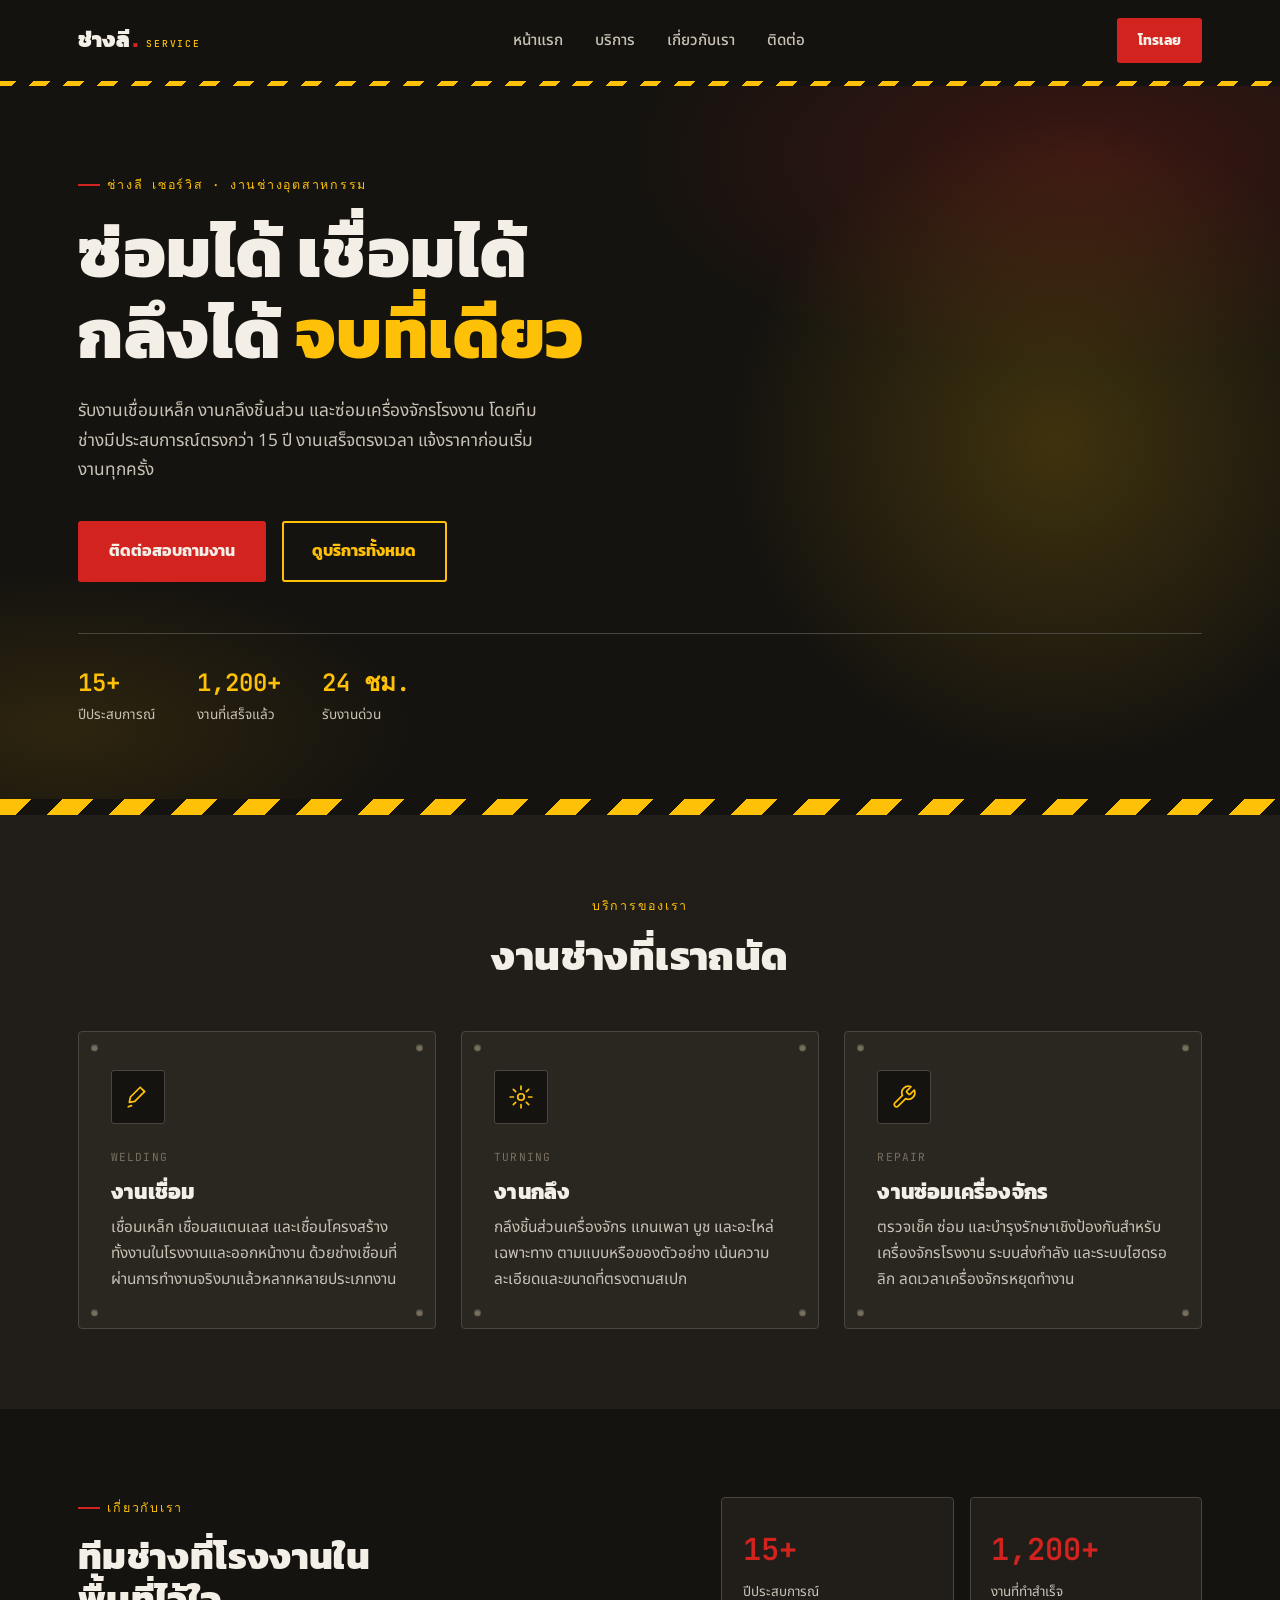
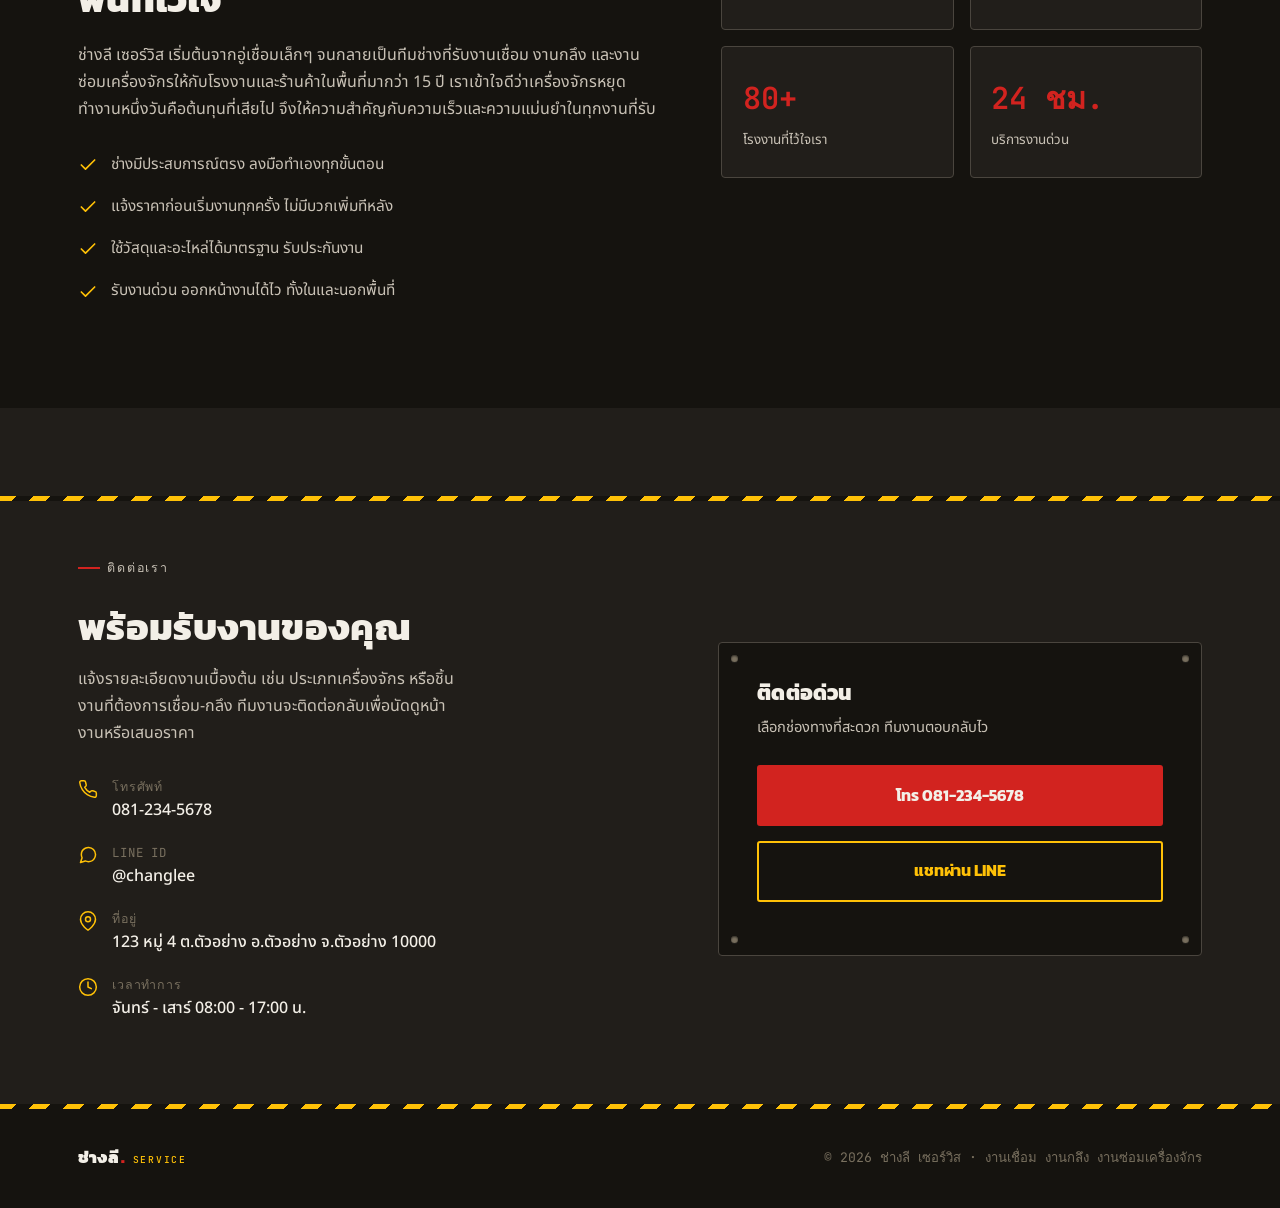
==== index.html @ 19589df7 "Add company website (index.html)" ====
<!DOCTYPE html>
<html lang="th">
<head>
<meta charset="UTF-8">
<meta name="viewport" content="width=device-width, initial-scale=1.0">
<title>ช่างลี เซอร์วิส | งานเชื่อม งานกลึง งานซ่อมเครื่องจักร</title>
<link rel="preconnect" href="https://fonts.googleapis.com">
<link rel="preconnect" href="https://fonts.gstatic.com" crossorigin>
<link href="https://fonts.googleapis.com/css2?family=Kanit:wght@400;600;700;800;900&family=Noto+Sans+Thai:wght@400;500;600;700&family=JetBrains+Mono:wght@400;500;600&display=swap" rel="stylesheet">
<style>
  :root{
    --black:#15130F;
    --charcoal:#211E1A;
    --charcoal-2:#2A2620;
    --steel:#4A453E;
    --steel-light:#79705F;
    --red:#D2231F;
    --red-dark:#9E1A17;
    --yellow:#FFC107;
    --yellow-dark:#E0A800;
    --cream:#F3EFE7;
    --cream-dim:#C9C2B6;
    --mono:'JetBrains Mono', monospace;
    --display:'Kanit', sans-serif;
    --body:'Noto Sans Thai','Kanit', sans-serif;
  }

  *{margin:0;padding:0;box-sizing:border-box;}
  html{scroll-behavior:smooth;}
  body{
    background:var(--black);
    color:var(--cream);
    font-family:var(--body);
    line-height:1.7;
    overflow-x:hidden;
  }
  img,svg{display:block;}
  a{color:inherit;text-decoration:none;}
  ul{list-style:none;}
  section{position:relative;}
  .wrap{max-width:1180px;margin:0 auto;padding:0 28px;}

  h1,h2,h3{font-family:var(--display);font-weight:800;line-height:1.15;letter-spacing:.01em;}
  .eyebrow{
    font-family:var(--mono);
    font-size:.78rem;
    letter-spacing:.14em;
    text-transform:uppercase;
    color:var(--yellow);
    display:flex;
    align-items:center;
    gap:.6em;
    margin-bottom:1.1rem;
  }
  .eyebrow::before{content:"";width:22px;height:2px;background:var(--red);display:inline-block;}
  .eyebrow.center{justify-content:center;}
  .eyebrow.center::before{display:none;}

  /* ---------- Hazard stripe element (signature) ---------- */
  .hazard-bar{
    height:10px;
    background:repeating-linear-gradient(135deg,var(--yellow) 0 18px,var(--black) 18px 36px);
  }
  .hazard-bar.thin{height:5px;background:repeating-linear-gradient(135deg,var(--yellow) 0 12px,var(--black) 12px 24px);}
  .hazard-divider{
    height:16px;
    background:repeating-linear-gradient(135deg,var(--yellow) 0 22px,var(--black) 22px 44px);
  }

  /* ---------- Buttons ---------- */
  .btn{
    display:inline-flex;align-items:center;justify-content:center;
    padding:.95rem 1.8rem;
    font-family:var(--display);font-weight:700;font-size:.98rem;
    border-radius:3px;
    border:2px solid transparent;
    transition:transform .15s ease, background .2s ease, border-color .2s ease, color .2s ease;
    white-space:nowrap;
  }
  .btn-primary{background:var(--red);color:var(--cream);}
  .btn-primary:hover{background:var(--red-dark);transform:translateY(-2px);}
  .btn-outline{border-color:var(--yellow);color:var(--yellow);}
  .btn-outline:hover{background:var(--yellow);color:var(--black);transform:translateY(-2px);}

  /* ---------- Header ---------- */
  .site-header{position:sticky;top:0;z-index:50;background:rgba(21,19,15,.92);backdrop-filter:blur(6px);}
  .header-inner{
    max-width:1180px;margin:0 auto;padding:18px 28px;
    display:flex;align-items:center;justify-content:space-between;gap:1.5rem;
  }
  .logo{font-family:var(--display);font-weight:900;font-size:1.35rem;letter-spacing:.01em;display:flex;align-items:baseline;gap:.15em;}
  .logo .dot{color:var(--red);}
  .logo .sub{font-family:var(--mono);font-weight:500;font-size:.6rem;color:var(--yellow);letter-spacing:.18em;text-transform:uppercase;margin-left:.5em;}
  .nav{display:flex;gap:2rem;font-size:.95rem;font-weight:500;}
  .nav a{position:relative;padding:.3rem 0;color:var(--cream-dim);transition:color .2s ease;}
  .nav a:hover{color:var(--yellow);}
  .nav-cta{
    font-family:var(--display);font-weight:700;font-size:.9rem;
    background:var(--red);color:var(--cream);padding:.65rem 1.3rem;border-radius:3px;
    transition:background .2s ease;
  }
  .nav-cta:hover{background:var(--red-dark);}
  .nav-toggle{display:none;background:none;border:1px solid var(--steel);color:var(--cream);font-size:1.3rem;width:42px;height:42px;border-radius:3px;cursor:pointer;}

  /* ---------- Hero ---------- */
  .hero{
    padding:5.5rem 0 4.5rem;
    background:
      radial-gradient(ellipse 60% 50% at 85% 10%, rgba(210,35,31,.20), transparent 60%),
      radial-gradient(ellipse 50% 40% at 5% 90%, rgba(255,193,7,.10), transparent 55%),
      var(--black);
    overflow:hidden;
  }
  .hero-glow{
    position:absolute;top:0;right:-10%;width:55%;height:100%;
    background:radial-gradient(circle, rgba(255,193,7,.18) 0%, transparent 65%);
    animation:pulse-glow 7s ease-in-out infinite alternate;
    pointer-events:none;
  }
  @keyframes pulse-glow{from{opacity:.5;transform:scale(1);}to{opacity:1;transform:scale(1.12);}}
  @media (prefers-reduced-motion:reduce){.hero-glow{animation:none;}}

  .hero-inner{position:relative;max-width:1180px;margin:0 auto;padding:0 28px;}
  .hero h1{
    font-size:clamp(2.6rem,6vw,4.4rem);
    color:var(--cream);
    margin-bottom:1.4rem;
    max-width:14ch;
  }
  .hero h1 .accent{color:var(--yellow);}
  .hero h1 .accent2{color:var(--red);}
  .hero-sub{
    font-size:1.08rem;color:var(--cream-dim);max-width:46ch;margin-bottom:2.2rem;
  }
  .hero-actions{display:flex;gap:1rem;flex-wrap:wrap;margin-bottom:3.2rem;}

  .hero-stats{display:flex;gap:2.6rem;flex-wrap:wrap;border-top:1px solid var(--steel);padding-top:1.8rem;}
  .stat-num{font-family:var(--mono);font-weight:600;font-size:1.5rem;color:var(--yellow);}
  .stat-label{font-size:.85rem;color:var(--cream-dim);}

  /* ---------- Section headers ---------- */
  .section-head{text-align:center;max-width:640px;margin:0 auto 3.2rem;}
  .section-head h2{font-size:clamp(1.8rem,3.4vw,2.5rem);color:var(--cream);}

  /* ---------- Services ---------- */
  .services{padding:5rem 0;background:var(--charcoal);}
  .cards-grid{display:grid;grid-template-columns:repeat(3,1fr);gap:1.6rem;}
  .plate-card{
    position:relative;background:var(--charcoal-2);border:1px solid var(--steel);
    border-radius:4px;padding:2.4rem 2rem 2.2rem;
    transition:transform .25s ease, border-color .25s ease;
  }
  .plate-card:hover{transform:translateY(-6px);border-color:var(--yellow);}
  .rivet{position:absolute;width:7px;height:7px;border-radius:50%;background:var(--steel-light);
    box-shadow:inset 0 1px 2px rgba(0,0,0,.6), 0 1px 0 rgba(255,255,255,.06);}
  .rivet-tl{top:12px;left:12px;}
  .rivet-tr{top:12px;right:12px;}
  .rivet-bl{bottom:12px;left:12px;}
  .rivet-br{bottom:12px;right:12px;}
  .plate-icon{
    width:54px;height:54px;border-radius:3px;background:var(--black);
    display:flex;align-items:center;justify-content:center;color:var(--yellow);
    margin-bottom:1.5rem;border:1px solid var(--steel);
  }
  .plate-card:hover .plate-icon{color:var(--red);}
  .plate-card h3{font-size:1.3rem;color:var(--cream);margin-bottom:.7rem;}
  .plate-card p{color:var(--cream-dim);font-size:.96rem;}
  .plate-tag{
    font-family:var(--mono);font-size:.7rem;letter-spacing:.1em;color:var(--steel-light);
    text-transform:uppercase;margin-bottom:.8rem;display:block;
  }

  /* ---------- About ---------- */
  .about{padding:5.5rem 0;background:var(--black);}
  .about-grid{display:grid;grid-template-columns:1.1fr .9fr;gap:3.5rem;align-items:start;}
  .about h2{font-size:clamp(1.8rem,3.2vw,2.3rem);color:var(--cream);margin-bottom:1.3rem;max-width:14ch;}
  .about-text p.lead{color:var(--cream-dim);margin-bottom:1.8rem;}
  .why-list li{display:flex;gap:.8rem;align-items:flex-start;margin-bottom:1rem;color:var(--cream-dim);font-size:.96rem;}
  .why-list svg{flex:none;color:var(--yellow);margin-top:.2rem;}

  .stat-plates{display:grid;grid-template-columns:1fr 1fr;gap:1rem;}
  .stat-plate{
    position:relative;background:var(--charcoal);border:1px solid var(--steel);border-radius:4px;
    padding:1.6rem 1.3rem;
  }
  .stat-plate .num{font-family:var(--mono);font-weight:600;font-size:1.9rem;color:var(--red);}
  .stat-plate .lbl{font-size:.84rem;color:var(--cream-dim);margin-top:.3rem;}

  /* ---------- Contact ---------- */
  .contact{background:var(--charcoal);padding:5.5rem 0 4rem;}
  .contact-grid{display:grid;grid-template-columns:1.1fr .9fr;gap:3rem;align-items:center;}
  .contact h2{font-size:clamp(1.8rem,3.2vw,2.3rem);color:var(--cream);margin-bottom:1rem;max-width:16ch;}
  .contact-info > p{color:var(--cream-dim);margin-bottom:1.8rem;max-width:42ch;}
  .contact-list li{display:flex;align-items:flex-start;gap:.9rem;margin-bottom:1.1rem;}
  .contact-list svg{flex:none;color:var(--yellow);margin-top:.15rem;}
  .contact-list .ctitle{font-size:.78rem;color:var(--steel-light);font-family:var(--mono);letter-spacing:.06em;text-transform:uppercase;}
  .contact-list .cval{color:var(--cream);font-weight:500;}

  .contact-card{
    background:var(--black);border:1px solid var(--steel);border-radius:4px;padding:2.4rem;
    position:relative;
  }
  .contact-card h3{color:var(--cream);font-size:1.3rem;margin-bottom:.6rem;}
  .contact-card p{color:var(--cream-dim);font-size:.92rem;margin-bottom:1.6rem;}
  .contact-card .btn{width:100%;margin-bottom:.9rem;}

  /* ---------- Footer ---------- */
  footer{background:var(--black);}
  .footer-inner{
    max-width:1180px;margin:0 auto;padding:2.2rem 28px;
    display:flex;align-items:center;justify-content:space-between;flex-wrap:wrap;gap:1rem;
  }
  .footer-inner .logo{font-size:1.05rem;}
  .footer-note{font-size:.82rem;color:var(--steel-light);font-family:var(--mono);}

  /* ---------- Reveal animation ---------- */
  .reveal{opacity:0;transform:translateY(18px);transition:opacity .6s ease, transform .6s ease;}
  .reveal.in-view{opacity:1;transform:translateY(0);}
  @media (prefers-reduced-motion:reduce){.reveal{opacity:1;transform:none;transition:none;}}

  /* ---------- Responsive ---------- */
  @media (max-width:860px){
    .nav{position:fixed;top:74px;left:0;right:0;background:var(--charcoal);
      flex-direction:column;padding:1.5rem 28px;gap:1.2rem;border-top:1px solid var(--steel);
      transform:translateY(-150%);transition:transform .25s ease;}
    .nav.open{transform:translateY(0);}
    .nav-toggle{display:block;}
    .nav-cta{display:none;}
    .about-grid,.contact-grid{grid-template-columns:1fr;}
    .cards-grid{grid-template-columns:1fr;}
    .stat-plates{grid-template-columns:1fr 1fr;}
  }
</style>
</head>
<body>

<header class="site-header">
  <div class="header-inner">
    <a href="#home" class="logo">ช่างลี<span class="dot">.</span><span class="sub">Service</span></a>
    <nav class="nav" id="nav">
      <a href="#home">หน้าแรก</a>
      <a href="#services">บริการ</a>
      <a href="#about">เกี่ยวกับเรา</a>
      <a href="#contact">ติดต่อ</a>
    </nav>
    <a href="tel:0812345678" class="nav-cta">โทรเลย</a>
    <button class="nav-toggle" id="navToggle" aria-label="เปิดเมนู">☰</button>
  </div>
  <div class="hazard-bar thin"></div>
</header>

<section class="hero" id="home">
  <div class="hero-glow"></div>
  <div class="hero-inner">
    <p class="eyebrow">ช่างลี เซอร์วิส · งานช่างอุตสาหกรรม</p>
    <h1>ซ่อมได้ เชื่อมได้<br>กลึงได้ <span class="accent">จบที่เดียว</span></h1>
    <p class="hero-sub">รับงานเชื่อมเหล็ก งานกลึงชิ้นส่วน และซ่อมเครื่องจักรโรงงาน โดยทีมช่างมีประสบการณ์ตรงกว่า 15 ปี งานเสร็จตรงเวลา แจ้งราคาก่อนเริ่มงานทุกครั้ง</p>
    <div class="hero-actions">
      <a href="#contact" class="btn btn-primary">ติดต่อสอบถามงาน</a>
      <a href="#services" class="btn btn-outline">ดูบริการทั้งหมด</a>
    </div>
    <div class="hero-stats">
      <div><div class="stat-num">15+</div><div class="stat-label">ปีประสบการณ์</div></div>
      <div><div class="stat-num">1,200+</div><div class="stat-label">งานที่เสร็จแล้ว</div></div>
      <div><div class="stat-num">24 ชม.</div><div class="stat-label">รับงานด่วน</div></div>
    </div>
  </div>
</section>

<div class="hazard-divider"></div>

<section class="services" id="services">
  <div class="wrap">
    <div class="section-head reveal">
      <p class="eyebrow center">บริการของเรา</p>
      <h2>งานช่างที่เราถนัด</h2>
    </div>
    <div class="cards-grid">

      <div class="plate-card reveal">
        <span class="rivet rivet-tl"></span><span class="rivet rivet-tr"></span>
        <span class="rivet rivet-bl"></span><span class="rivet rivet-br"></span>
        <div class="plate-icon">
          <svg width="26" height="26" viewBox="0 0 24 24" fill="none" stroke="currentColor" stroke-width="1.6" stroke-linecap="round" stroke-linejoin="round">
            <path d="M14 3l4 4-9 9-5 1 1-5 9-9z"/><path d="M17 6l1 1"/><path d="M3 21l3-1"/>
          </svg>
        </div>
        <span class="plate-tag">Welding</span>
        <h3>งานเชื่อม</h3>
        <p>เชื่อมเหล็ก เชื่อมสแตนเลส และเชื่อมโครงสร้าง ทั้งงานในโรงงานและออกหน้างาน ด้วยช่างเชื่อมที่ผ่านการทำงานจริงมาแล้วหลากหลายประเภทงาน</p>
      </div>

      <div class="plate-card reveal">
        <span class="rivet rivet-tl"></span><span class="rivet rivet-tr"></span>
        <span class="rivet rivet-bl"></span><span class="rivet rivet-br"></span>
        <div class="plate-icon">
          <svg width="26" height="26" viewBox="0 0 24 24" fill="none" stroke="currentColor" stroke-width="1.6" stroke-linecap="round" stroke-linejoin="round">
            <circle cx="12" cy="12" r="3"/><path d="M12 2v3M12 19v3M22 12h-3M5 12H2M19.07 4.93l-2.12 2.12M7.05 16.95l-2.12 2.12M19.07 19.07l-2.12-2.12M7.05 7.05L4.93 4.93"/>
          </svg>
        </div>
        <span class="plate-tag">Turning</span>
        <h3>งานกลึง</h3>
        <p>กลึงชิ้นส่วนเครื่องจักร แกนเพลา บูช และอะไหล่เฉพาะทาง ตามแบบหรือของตัวอย่าง เน้นความละเอียดและขนาดที่ตรงตามสเปก</p>
      </div>

      <div class="plate-card reveal">
        <span class="rivet rivet-tl"></span><span class="rivet rivet-tr"></span>
        <span class="rivet rivet-bl"></span><span class="rivet rivet-br"></span>
        <div class="plate-icon">
          <svg width="26" height="26" viewBox="0 0 24 24" fill="none" stroke="currentColor" stroke-width="1.6" stroke-linecap="round" stroke-linejoin="round">
            <path d="M14.7 6.3a1 1 0 000 1.4l1.6 1.6a1 1 0 001.4 0l3.77-3.77a6 6 0 01-7.94 7.94l-6.91 6.91a2.12 2.12 0 01-3-3l6.91-6.91a6 6 0 017.94-7.94l-3.76 3.76z"/>
          </svg>
        </div>
        <span class="plate-tag">Repair</span>
        <h3>งานซ่อมเครื่องจักร</h3>
        <p>ตรวจเช็ค ซ่อม และบำรุงรักษาเชิงป้องกันสำหรับเครื่องจักรโรงงาน ระบบส่งกำลัง และระบบไฮดรอลิก ลดเวลาเครื่องจักรหยุดทำงาน</p>
      </div>

    </div>
  </div>
</section>

<section class="about" id="about">
  <div class="wrap about-grid">
    <div class="about-text reveal">
      <p class="eyebrow">เกี่ยวกับเรา</p>
      <h2>ทีมช่างที่โรงงานในพื้นที่ไว้ใจ</h2>
      <p class="lead">ช่างลี เซอร์วิส เริ่มต้นจากอู่เชื่อมเล็กๆ จนกลายเป็นทีมช่างที่รับงานเชื่อม งานกลึง และงานซ่อมเครื่องจักรให้กับโรงงานและร้านค้าในพื้นที่มากว่า 15 ปี เราเข้าใจดีว่าเครื่องจักรหยุดทำงานหนึ่งวันคือต้นทุนที่เสียไป จึงให้ความสำคัญกับความเร็วและความแม่นยำในทุกงานที่รับ</p>
      <ul class="why-list">
        <li><svg width="20" height="20" viewBox="0 0 24 24" fill="none" stroke="currentColor" stroke-width="2" stroke-linecap="round" stroke-linejoin="round"><polyline points="20 6 9 17 4 12"/></svg>ช่างมีประสบการณ์ตรง ลงมือทำเองทุกขั้นตอน</li>
        <li><svg width="20" height="20" viewBox="0 0 24 24" fill="none" stroke="currentColor" stroke-width="2" stroke-linecap="round" stroke-linejoin="round"><polyline points="20 6 9 17 4 12"/></svg>แจ้งราคาก่อนเริ่มงานทุกครั้ง ไม่มีบวกเพิ่มทีหลัง</li>
        <li><svg width="20" height="20" viewBox="0 0 24 24" fill="none" stroke="currentColor" stroke-width="2" stroke-linecap="round" stroke-linejoin="round"><polyline points="20 6 9 17 4 12"/></svg>ใช้วัสดุและอะไหล่ได้มาตรฐาน รับประกันงาน</li>
        <li><svg width="20" height="20" viewBox="0 0 24 24" fill="none" stroke="currentColor" stroke-width="2" stroke-linecap="round" stroke-linejoin="round"><polyline points="20 6 9 17 4 12"/></svg>รับงานด่วน ออกหน้างานได้ไว ทั้งในและนอกพื้นที่</li>
      </ul>
    </div>
    <div class="stat-plates reveal">
      <div class="stat-plate"><div class="num">15+</div><div class="lbl">ปีประสบการณ์</div></div>
      <div class="stat-plate"><div class="num">1,200+</div><div class="lbl">งานที่ทำสำเร็จ</div></div>
      <div class="stat-plate"><div class="num">80+</div><div class="lbl">โรงงานที่ไว้ใจเรา</div></div>
      <div class="stat-plate"><div class="num">24 ชม.</div><div class="lbl">บริการงานด่วน</div></div>
    </div>
  </div>
</section>

<section class="contact" id="contact">
  <div class="hazard-bar thin"></div>
  <div class="wrap contact-grid" style="margin-top:3.5rem;">
    <div class="contact-info reveal">
      <p class="eyebrow">ติดต่อเรา</p>
      <h2>พร้อมรับงานของคุณ</h2>
      <p>แจ้งรายละเอียดงานเบื้องต้น เช่น ประเภทเครื่องจักร หรือชิ้นงานที่ต้องการเชื่อม-กลึง ทีมงานจะติดต่อกลับเพื่อนัดดูหน้างานหรือเสนอราคา</p>
      <ul class="contact-list">
        <li>
          <svg width="20" height="20" viewBox="0 0 24 24" fill="none" stroke="currentColor" stroke-width="1.8" stroke-linecap="round" stroke-linejoin="round"><path d="M22 16.92v3a2 2 0 01-2.18 2 19.79 19.79 0 01-8.63-3.07 19.5 19.5 0 01-6-6 19.79 19.79 0 01-3.07-8.67A2 2 0 014.11 2h3a2 2 0 012 1.72c.13.96.36 1.9.68 2.81a2 2 0 01-.45 2.11L8.09 9.91a16 16 0 006 6l1.27-1.27a2 2 0 012.11-.45c.91.32 1.85.55 2.81.68A2 2 0 0122 16.92z"/></svg>
          <div><div class="ctitle">โทรศัพท์</div><div class="cval">081-234-5678</div></div>
        </li>
        <li>
          <svg width="20" height="20" viewBox="0 0 24 24" fill="none" stroke="currentColor" stroke-width="1.8" stroke-linecap="round" stroke-linejoin="round"><path d="M21 11.5a8.38 8.38 0 01-.9 3.8 8.5 8.5 0 01-7.6 4.7 8.38 8.38 0 01-3.8-.9L3 21l1.9-5.7a8.38 8.38 0 01-.9-3.8 8.5 8.5 0 014.7-7.6 8.38 8.38 0 013.8-.9h.5a8.48 8.48 0 018 8v.5z"/></svg>
          <div><div class="ctitle">LINE ID</div><div class="cval">@changlee</div></div>
        </li>
        <li>
          <svg width="20" height="20" viewBox="0 0 24 24" fill="none" stroke="currentColor" stroke-width="1.8" stroke-linecap="round" stroke-linejoin="round"><path d="M21 10c0 7-9 13-9 13s-9-6-9-13a9 9 0 0118 0z"/><circle cx="12" cy="10" r="3"/></svg>
          <div><div class="ctitle">ที่อยู่</div><div class="cval">123 หมู่ 4 ต.ตัวอย่าง อ.ตัวอย่าง จ.ตัวอย่าง 10000</div></div>
        </li>
        <li>
          <svg width="20" height="20" viewBox="0 0 24 24" fill="none" stroke="currentColor" stroke-width="1.8" stroke-linecap="round" stroke-linejoin="round"><circle cx="12" cy="12" r="10"/><polyline points="12 6 12 12 16 14"/></svg>
          <div><div class="ctitle">เวลาทำการ</div><div class="cval">จันทร์ - เสาร์ 08:00 - 17:00 น.</div></div>
        </li>
      </ul>
    </div>
    <div class="contact-card reveal">
      <span class="rivet rivet-tl"></span><span class="rivet rivet-tr"></span>
      <span class="rivet rivet-bl"></span><span class="rivet rivet-br"></span>
      <h3>ติดต่อด่วน</h3>
      <p>เลือกช่องทางที่สะดวก ทีมงานตอบกลับไว</p>
      <a href="tel:0812345678" class="btn btn-primary">โทร 081-234-5678</a>
      <a href="#" class="btn btn-outline">แชทผ่าน LINE</a>
    </div>
  </div>
</section>

<footer>
  <div class="hazard-bar thin"></div>
  <div class="footer-inner">
    <a href="#home" class="logo">ช่างลี<span class="dot">.</span><span class="sub">Service</span></a>
    <p class="footer-note">© 2026 ช่างลี เซอร์วิส · งานเชื่อม งานกลึง งานซ่อมเครื่องจักร</p>
  </div>
</footer>

<script>
  // Mobile nav toggle
  const navToggle = document.getElementById('navToggle');
  const nav = document.getElementById('nav');
  navToggle.addEventListener('click', () => {
    nav.classList.toggle('open');
  });
  nav.querySelectorAll('a').forEach(a => a.addEventListener('click', () => nav.classList.remove('open')));

  // Reveal on scroll
  const revealEls = document.querySelectorAll('.reveal');
  const io = new IntersectionObserver((entries) => {
    entries.forEach(entry => {
      if (entry.isIntersecting) {
        entry.target.classList.add('in-view');
        io.unobserve(entry.target);
      }
    });
  }, { threshold: 0.15 });
  revealEls.forEach(el => io.observe(el));
</script>

</body>
</html>
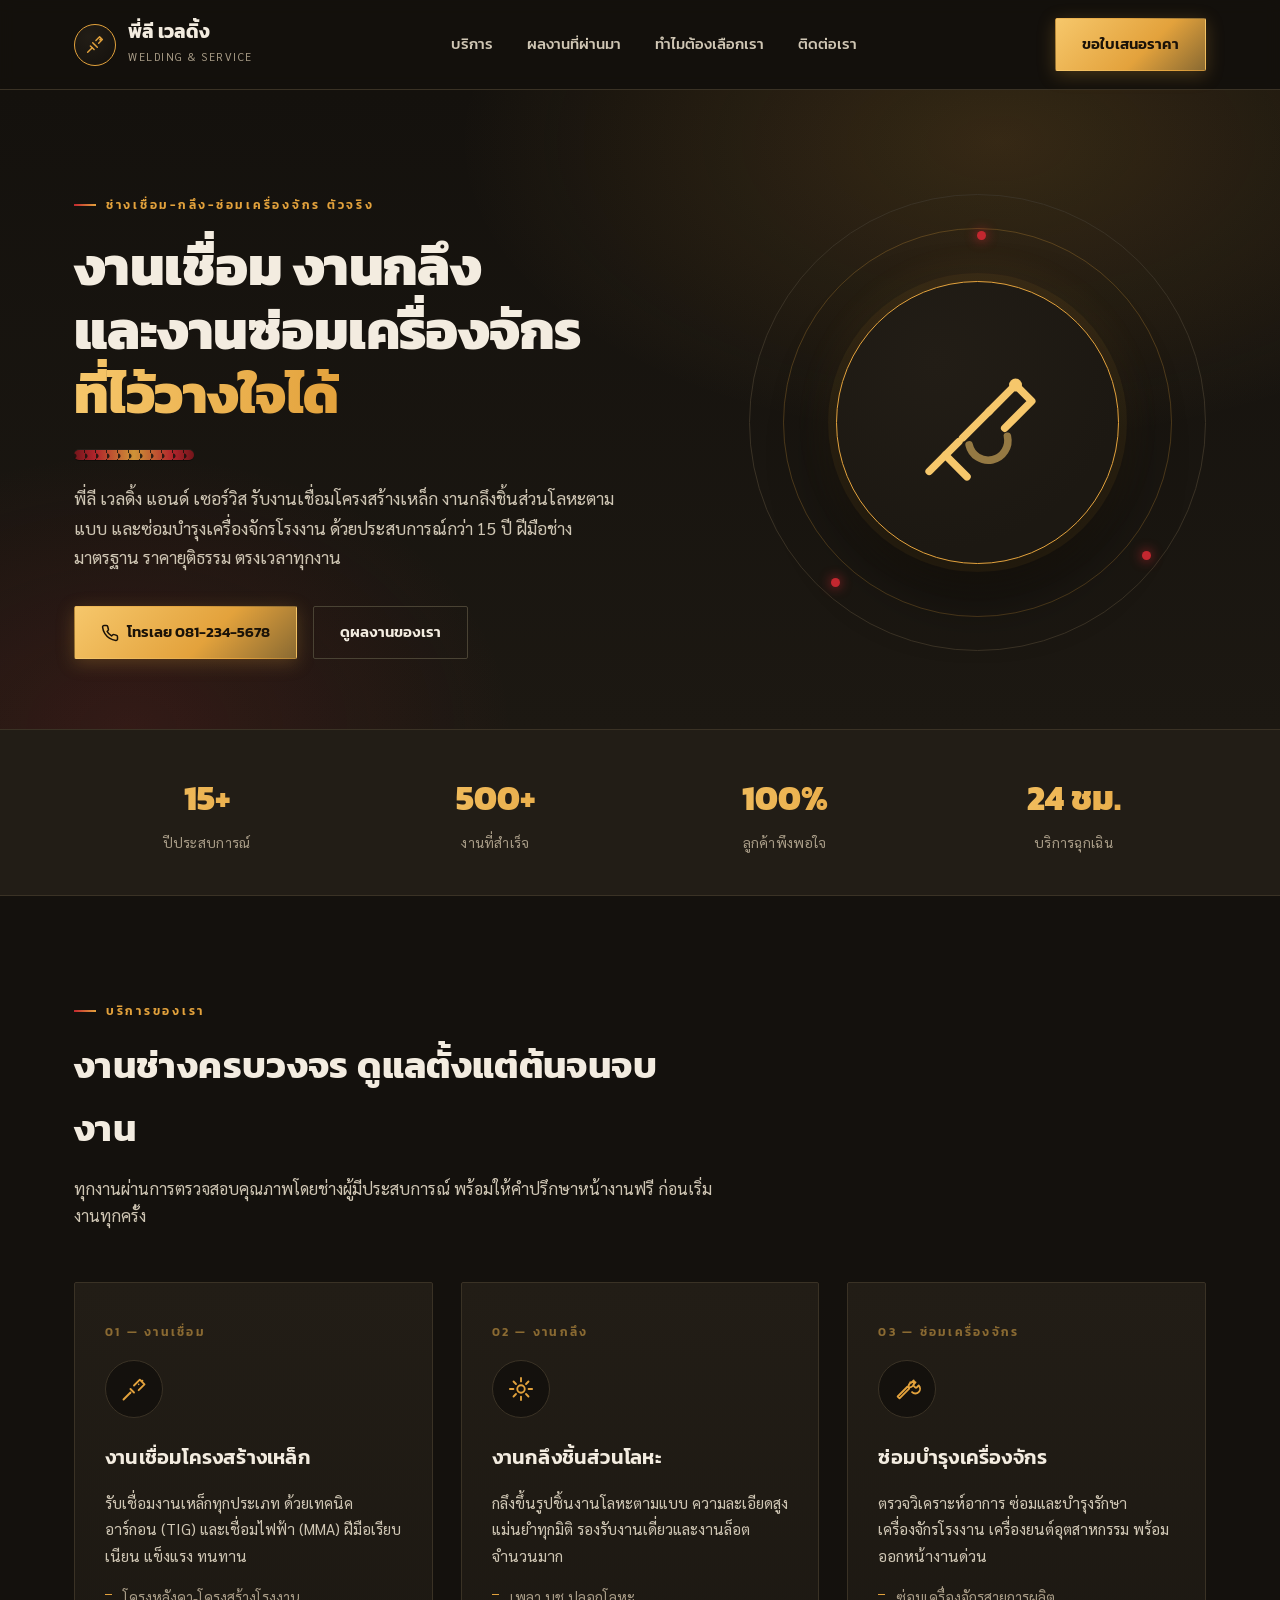
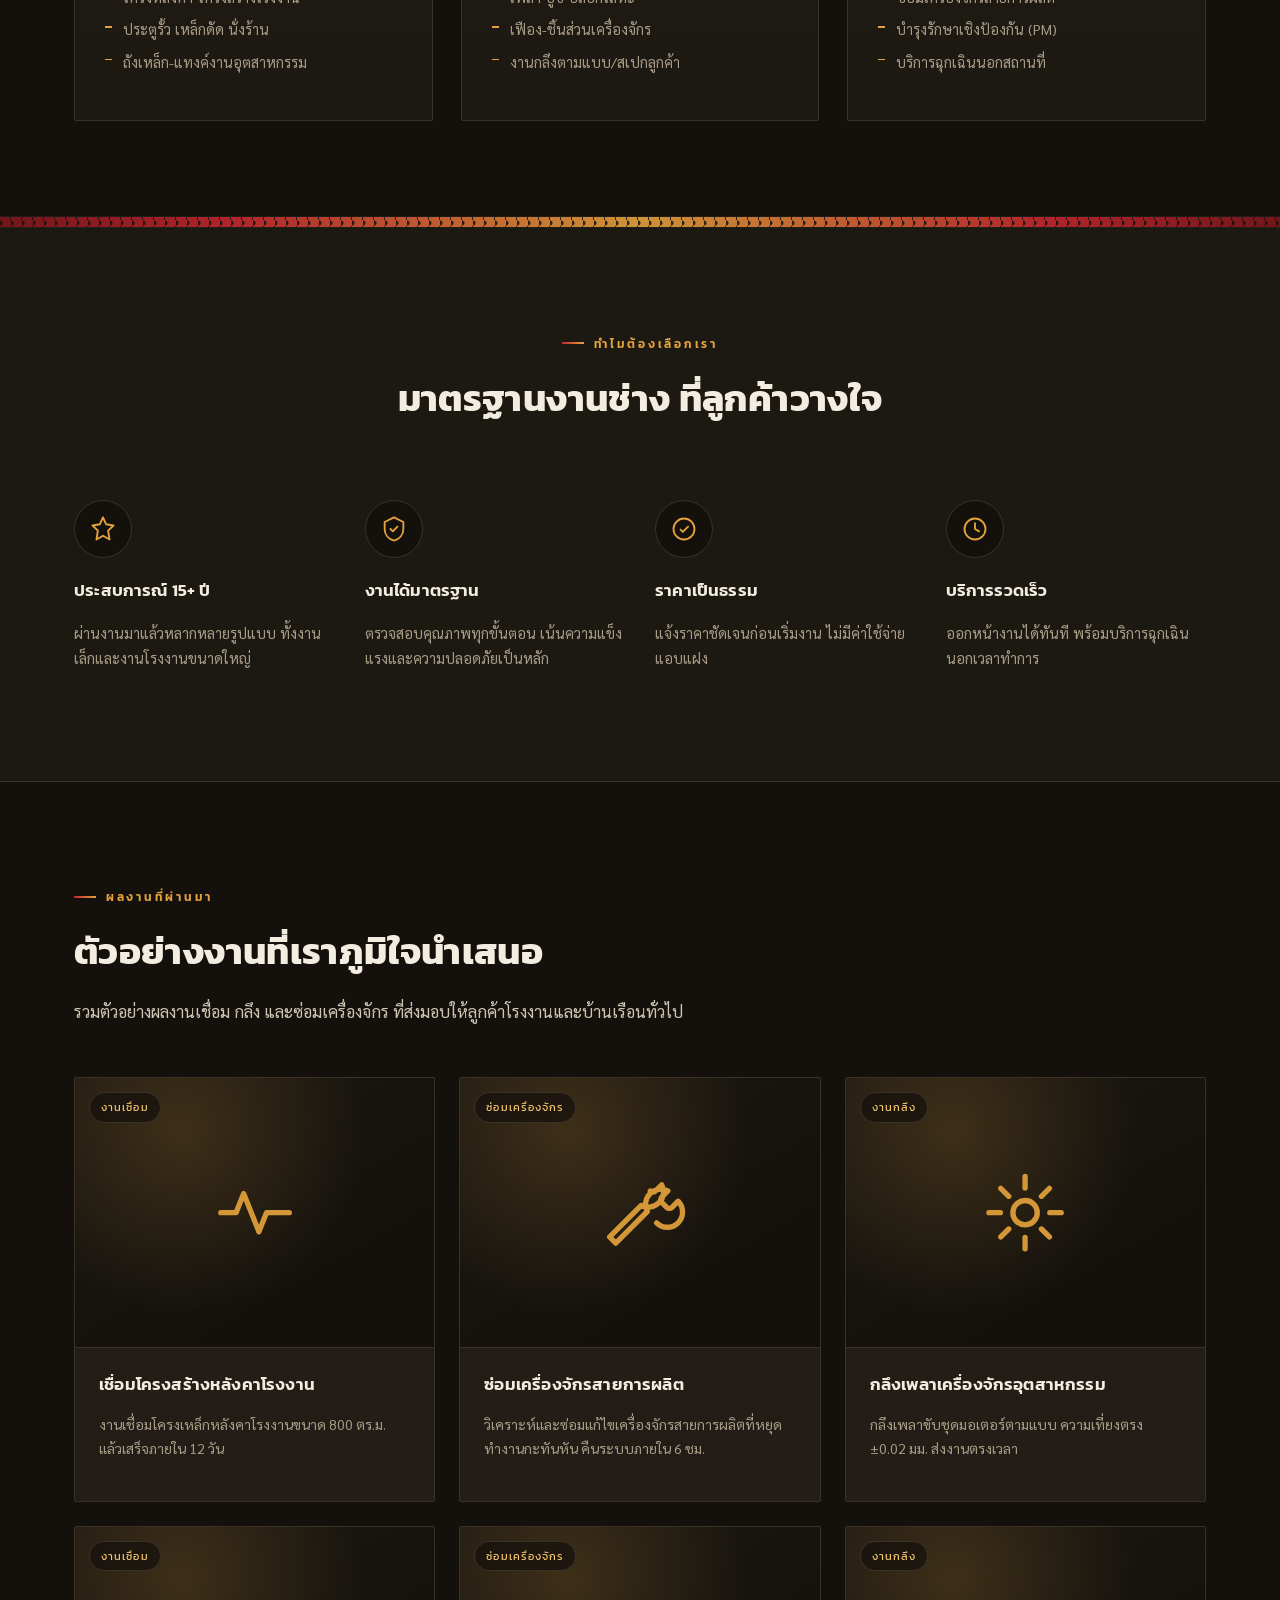
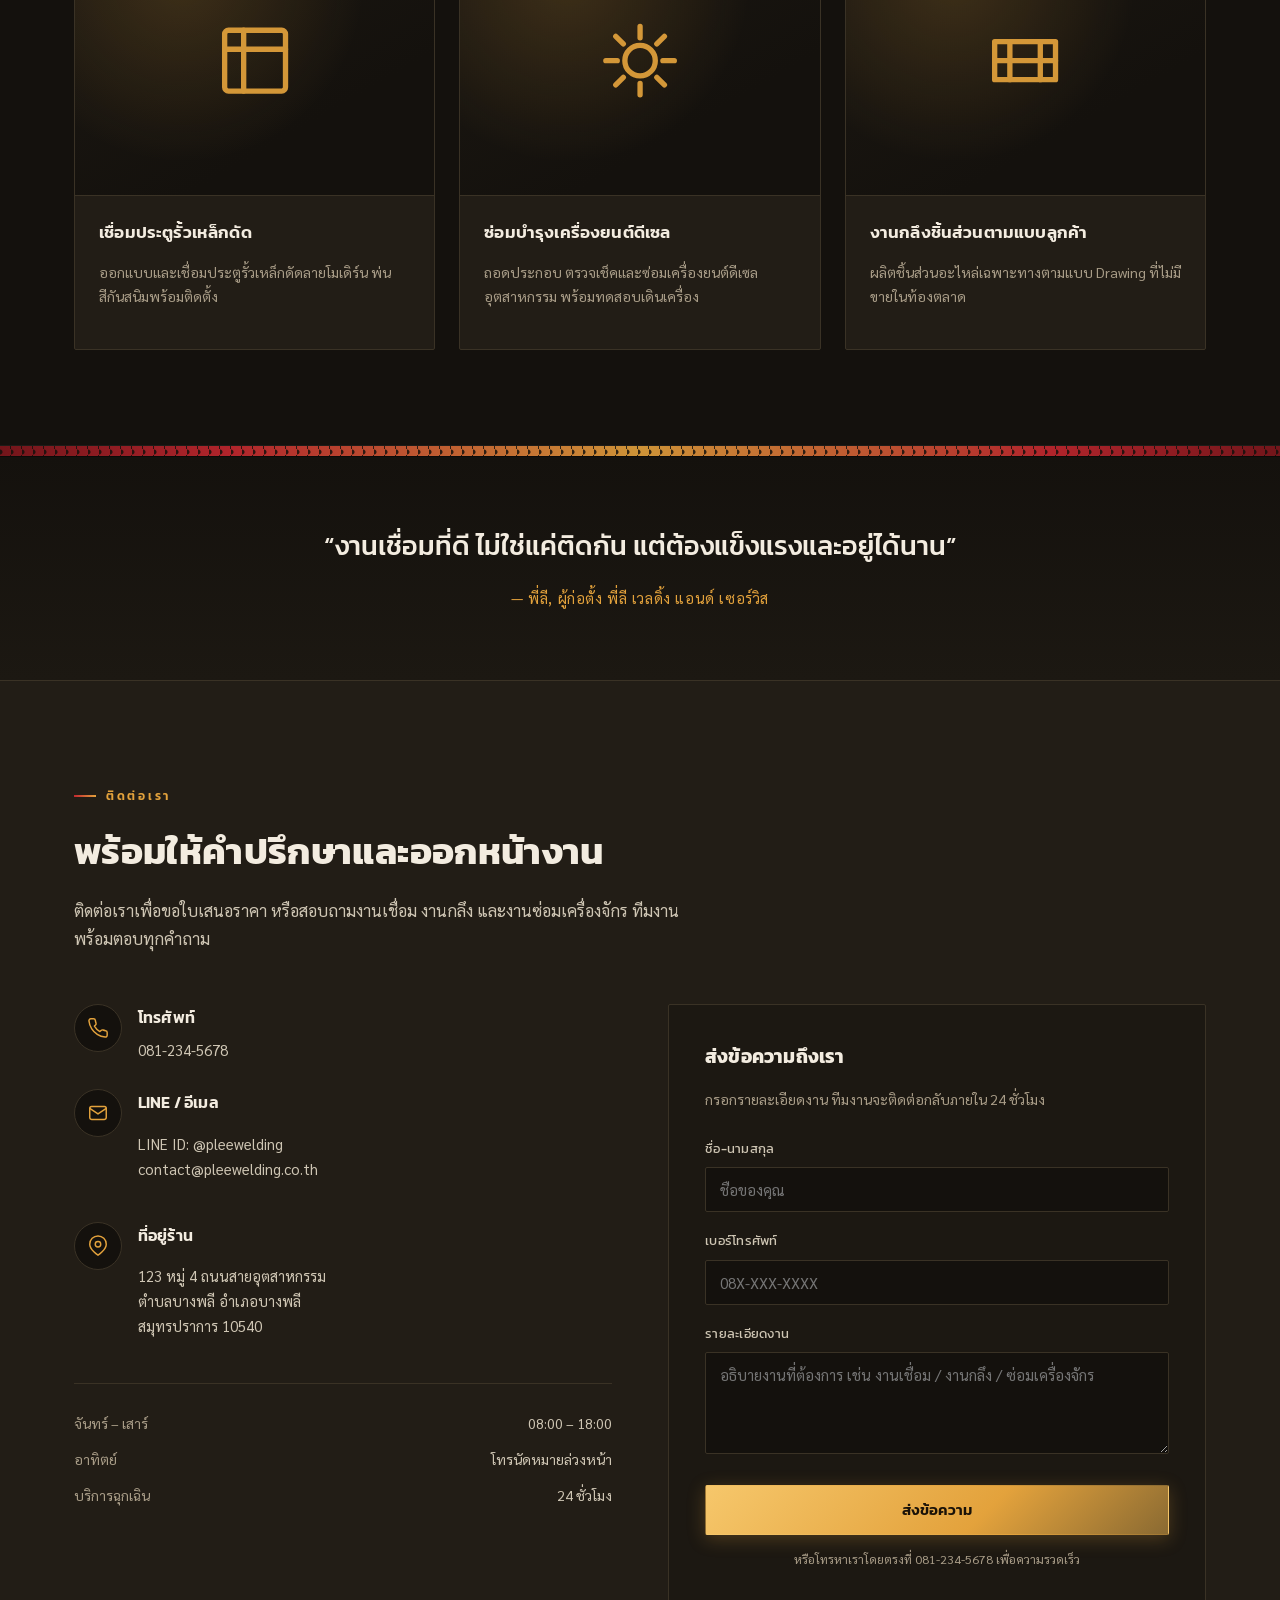
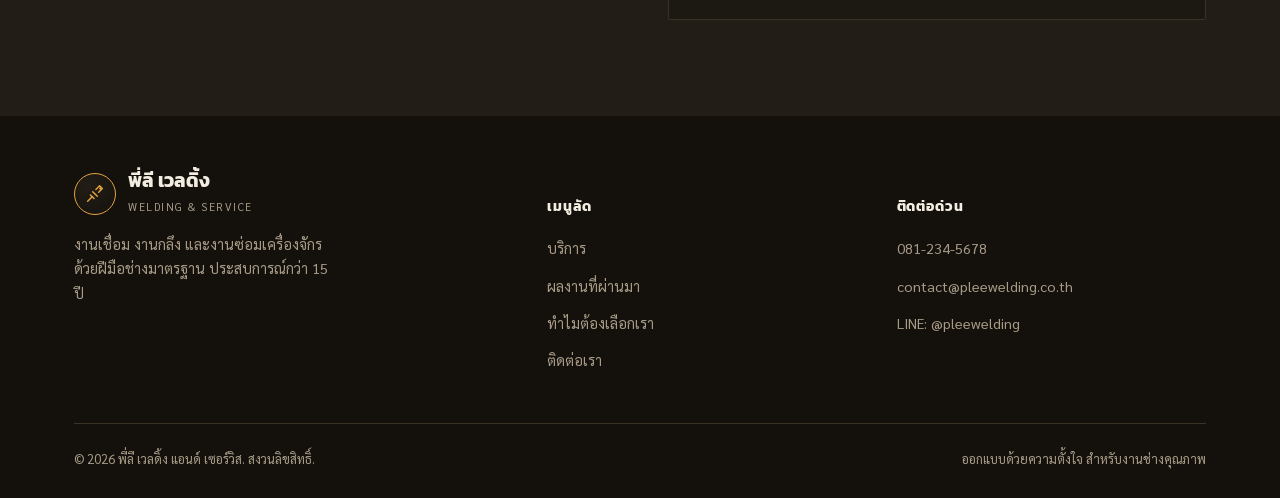
==== commit 92f3dc25: "ปรับเว็บไซต์ใหม่: ดีไซน์หรู เพิ่มเมนูผลงานที่ผ่านมา" ====
--- a/index.html
+++ b/index.html
@@ -3,410 +3,832 @@
 <head>
 <meta charset="UTF-8">
 <meta name="viewport" content="width=device-width, initial-scale=1.0">
-<title>ช่างลี เซอร์วิส | งานเชื่อม งานกลึง งานซ่อมเครื่องจักร</title>
+<title>พี่ลี เวลดิ้ง แอนด์ เซอร์วิส | งานเชื่อม งานกลึง งานซ่อมเครื่องจักร</title>
+<meta name="description" content="พี่ลี เวลดิ้ง แอนด์ เซอร์วิส รับงานเชื่อมโครงสร้างเหล็ก งานกลึงชิ้นส่วนโลหะ และซ่อมบำรุงเครื่องจักรโรงงาน ด้วยประสบการณ์กว่า 15 ปี">
 <link rel="preconnect" href="https://fonts.googleapis.com">
 <link rel="preconnect" href="https://fonts.gstatic.com" crossorigin>
-<link href="https://fonts.googleapis.com/css2?family=Kanit:wght@400;600;700;800;900&family=Noto+Sans+Thai:wght@400;500;600;700&family=JetBrains+Mono:wght@400;500;600&display=swap" rel="stylesheet">
+<link href="https://fonts.googleapis.com/css2?family=Kanit:ital,wght@0,300;0,400;0,500;0,600;0,700;0,800;0,900;1,600&family=Sarabun:wght@300;400;500;600;700&display=swap" rel="stylesheet">
 <style>
   :root{
-    --black:#15130F;
-    --charcoal:#211E1A;
-    --charcoal-2:#2A2620;
-    --steel:#4A453E;
-    --steel-light:#79705F;
-    --red:#D2231F;
-    --red-dark:#9E1A17;
-    --yellow:#FFC107;
-    --yellow-dark:#E0A800;
-    --cream:#F3EFE7;
-    --cream-dim:#C9C2B6;
-    --mono:'JetBrains Mono', monospace;
-    --display:'Kanit', sans-serif;
-    --body:'Noto Sans Thai','Kanit', sans-serif;
-  }
-
-  *{margin:0;padding:0;box-sizing:border-box;}
+    --ink:#14110d;
+    --ink-soft:#1c1812;
+    --panel:#221d16;
+    --panel-line:#3a3225;
+    --steel:#4a4334;
+    --gold:#e3a23c;
+    --gold-bright:#f6c76b;
+    --gold-dim:#8a6a32;
+    --ember:#c2272f;
+    --ember-deep:#7d161c;
+    --paper:#f3ece0;
+    --paper-dim:#cfc6b4;
+    --muted:#a89c87;
+    --radius:2px;
+    --maxw:1180px;
+  }
+  *{box-sizing:border-box;}
   html{scroll-behavior:smooth;}
+  @media (prefers-reduced-motion: reduce){
+    html{scroll-behavior:auto;}
+    *{animation-duration:.001ms !important; animation-iteration-count:1 !important; transition-duration:.001ms !important;}
+  }
   body{
-    background:var(--black);
-    color:var(--cream);
-    font-family:var(--body);
+    margin:0;
+    background:var(--ink);
+    color:var(--paper);
+    font-family:'Sarabun',sans-serif;
+    font-weight:400;
     line-height:1.7;
-    overflow-x:hidden;
-  }
-  img,svg{display:block;}
+    -webkit-font-smoothing:antialiased;
+  }
+  h1,h2,h3,h4,.display{
+    font-family:'Kanit',sans-serif;
+    color:var(--paper);
+    margin:0;
+    letter-spacing:.01em;
+  }
   a{color:inherit;text-decoration:none;}
-  ul{list-style:none;}
-  section{position:relative;}
-  .wrap{max-width:1180px;margin:0 auto;padding:0 28px;}
-
-  h1,h2,h3{font-family:var(--display);font-weight:800;line-height:1.15;letter-spacing:.01em;}
+  img,svg{display:block;max-width:100%;}
+  .container{max-width:var(--maxw);margin:0 auto;padding:0 24px;}
   .eyebrow{
-    font-family:var(--mono);
+    font-family:'Kanit',sans-serif;
     font-size:.78rem;
-    letter-spacing:.14em;
+    letter-spacing:.22em;
     text-transform:uppercase;
-    color:var(--yellow);
-    display:flex;
+    color:var(--gold);
+    font-weight:600;
+    display:inline-flex;
     align-items:center;
-    gap:.6em;
-    margin-bottom:1.1rem;
-  }
-  .eyebrow::before{content:"";width:22px;height:2px;background:var(--red);display:inline-block;}
-  .eyebrow.center{justify-content:center;}
-  .eyebrow.center::before{display:none;}
-
-  /* ---------- Hazard stripe element (signature) ---------- */
-  .hazard-bar{
+    gap:10px;
+  }
+  .eyebrow::before{
+    content:"";
+    width:22px;height:2px;
+    background:linear-gradient(90deg,var(--ember),var(--gold));
+    display:inline-block;
+  }
+  /* ---------- texture: diamond plate ---------- */
+  .plate-texture{
+    background-image:
+      radial-gradient(circle at 12px 12px, rgba(227,162,60,.10) 1.6px, transparent 1.8px);
+    background-size:24px 24px;
+  }
+  /* ---------- weld seam signature divider ---------- */
+  .weld-seam{
     height:10px;
-    background:repeating-linear-gradient(135deg,var(--yellow) 0 18px,var(--black) 18px 36px);
-  }
-  .hazard-bar.thin{height:5px;background:repeating-linear-gradient(135deg,var(--yellow) 0 12px,var(--black) 12px 24px);}
-  .hazard-divider{
-    height:16px;
-    background:repeating-linear-gradient(135deg,var(--yellow) 0 22px,var(--black) 22px 44px);
-  }
-
-  /* ---------- Buttons ---------- */
+    width:100%;
+    background:
+      repeating-radial-gradient(circle at 0 6px, rgba(20,17,13,.85) 0 2px, transparent 3px 11px),
+      linear-gradient(90deg, var(--ember-deep), var(--ember) 18%, var(--gold) 50%, var(--ember) 82%, var(--ember-deep));
+    background-size: 11px 11px, 100% 100%;
+    opacity:.9;
+    box-shadow:0 1px 0 rgba(0,0,0,.4), 0 -1px 0 rgba(255,255,255,.05);
+  }
+  /* ---------- nav ---------- */
+  header{
+    position:sticky;top:0;z-index:100;
+    background:rgba(20,17,13,.92);
+    backdrop-filter:blur(8px);
+    border-bottom:1px solid var(--panel-line);
+    transition:padding .25s ease;
+  }
+  .navwrap{
+    display:flex;align-items:center;justify-content:space-between;
+    padding:18px 24px;max-width:var(--maxw);margin:0 auto;
+  }
+  .brand{display:flex;align-items:center;gap:12px;}
+  .brand-badge{
+    width:42px;height:42px;border-radius:50%;
+    border:1.5px solid var(--gold);
+    display:flex;align-items:center;justify-content:center;
+    background:radial-gradient(circle at 35% 30%, var(--panel), var(--ink));
+    flex-shrink:0;
+  }
+  .brand-badge svg{width:22px;height:22px;color:var(--gold);}
+  .brand-name{font-family:'Kanit';font-weight:700;font-size:1.18rem;line-height:1.1;color:var(--paper);}
+  .brand-tag{font-size:.68rem;letter-spacing:.14em;color:var(--muted);text-transform:uppercase;}
+  nav.links{display:flex;gap:34px;align-items:center;}
+  nav.links a{
+    font-family:'Kanit';font-size:.92rem;font-weight:500;color:var(--paper-dim);
+    position:relative;padding:6px 0;transition:color .2s;
+  }
+  nav.links a:hover{color:var(--gold-bright);}
+  nav.links a::after{
+    content:"";position:absolute;left:0;bottom:0;width:0;height:2px;
+    background:linear-gradient(90deg,var(--gold),var(--ember));
+    transition:width .25s ease;
+  }
+  nav.links a:hover::after{width:100%;}
   .btn{
-    display:inline-flex;align-items:center;justify-content:center;
-    padding:.95rem 1.8rem;
-    font-family:var(--display);font-weight:700;font-size:.98rem;
-    border-radius:3px;
-    border:2px solid transparent;
-    transition:transform .15s ease, background .2s ease, border-color .2s ease, color .2s ease;
+    display:inline-flex;align-items:center;gap:8px;
+    font-family:'Kanit';font-weight:600;font-size:.92rem;
+    padding:13px 26px;border-radius:var(--radius);
+    border:1.5px solid transparent;cursor:pointer;
+    transition:transform .2s ease, box-shadow .2s ease, background .2s ease, border-color .2s;
     white-space:nowrap;
   }
-  .btn-primary{background:var(--red);color:var(--cream);}
-  .btn-primary:hover{background:var(--red-dark);transform:translateY(-2px);}
-  .btn-outline{border-color:var(--yellow);color:var(--yellow);}
-  .btn-outline:hover{background:var(--yellow);color:var(--black);transform:translateY(-2px);}
-
-  /* ---------- Header ---------- */
-  .site-header{position:sticky;top:0;z-index:50;background:rgba(21,19,15,.92);backdrop-filter:blur(6px);}
-  .header-inner{
-    max-width:1180px;margin:0 auto;padding:18px 28px;
-    display:flex;align-items:center;justify-content:space-between;gap:1.5rem;
-  }
-  .logo{font-family:var(--display);font-weight:900;font-size:1.35rem;letter-spacing:.01em;display:flex;align-items:baseline;gap:.15em;}
-  .logo .dot{color:var(--red);}
-  .logo .sub{font-family:var(--mono);font-weight:500;font-size:.6rem;color:var(--yellow);letter-spacing:.18em;text-transform:uppercase;margin-left:.5em;}
-  .nav{display:flex;gap:2rem;font-size:.95rem;font-weight:500;}
-  .nav a{position:relative;padding:.3rem 0;color:var(--cream-dim);transition:color .2s ease;}
-  .nav a:hover{color:var(--yellow);}
-  .nav-cta{
-    font-family:var(--display);font-weight:700;font-size:.9rem;
-    background:var(--red);color:var(--cream);padding:.65rem 1.3rem;border-radius:3px;
-    transition:background .2s ease;
-  }
-  .nav-cta:hover{background:var(--red-dark);}
-  .nav-toggle{display:none;background:none;border:1px solid var(--steel);color:var(--cream);font-size:1.3rem;width:42px;height:42px;border-radius:3px;cursor:pointer;}
-
-  /* ---------- Hero ---------- */
+  .btn-gold{
+    background:linear-gradient(135deg,var(--gold-bright),var(--gold) 60%,var(--gold-dim));
+    color:#1a1208;
+    box-shadow:0 4px 18px rgba(227,162,60,.25);
+  }
+  .btn-gold:hover{transform:translateY(-2px);box-shadow:0 8px 24px rgba(227,162,60,.38);}
+  .btn-ghost{
+    background:transparent;border-color:var(--steel);color:var(--paper);
+  }
+  .btn-ghost:hover{border-color:var(--gold);color:var(--gold-bright);}
+  .navcta{display:flex;align-items:center;gap:14px;}
+  .hamburger{display:none;flex-direction:column;gap:5px;background:none;border:none;cursor:pointer;padding:6px;}
+  .hamburger span{width:24px;height:2px;background:var(--paper);}
+
+  /* ---------- hero ---------- */
   .hero{
-    padding:5.5rem 0 4.5rem;
+    position:relative;overflow:hidden;
     background:
-      radial-gradient(ellipse 60% 50% at 85% 10%, rgba(210,35,31,.20), transparent 60%),
-      radial-gradient(ellipse 50% 40% at 5% 90%, rgba(255,193,7,.10), transparent 55%),
-      var(--black);
-    overflow:hidden;
-  }
-  .hero-glow{
-    position:absolute;top:0;right:-10%;width:55%;height:100%;
-    background:radial-gradient(circle, rgba(255,193,7,.18) 0%, transparent 65%);
-    animation:pulse-glow 7s ease-in-out infinite alternate;
-    pointer-events:none;
-  }
-  @keyframes pulse-glow{from{opacity:.5;transform:scale(1);}to{opacity:1;transform:scale(1.12);}}
-  @media (prefers-reduced-motion:reduce){.hero-glow{animation:none;}}
-
-  .hero-inner{position:relative;max-width:1180px;margin:0 auto;padding:0 28px;}
+      radial-gradient(ellipse 900px 500px at 78% 8%, rgba(227,162,60,.16), transparent 60%),
+      radial-gradient(ellipse 700px 500px at 10% 100%, rgba(194,39,47,.14), transparent 55%),
+      linear-gradient(180deg, var(--ink) 0%, var(--ink-soft) 100%);
+    padding:96px 0 70px;
+  }
+  .hero-grid{
+    display:grid;grid-template-columns:1.15fr .85fr;gap:56px;align-items:center;
+  }
   .hero h1{
-    font-size:clamp(2.6rem,6vw,4.4rem);
-    color:var(--cream);
-    margin-bottom:1.4rem;
-    max-width:14ch;
-  }
-  .hero h1 .accent{color:var(--yellow);}
-  .hero h1 .accent2{color:var(--red);}
-  .hero-sub{
-    font-size:1.08rem;color:var(--cream-dim);max-width:46ch;margin-bottom:2.2rem;
-  }
-  .hero-actions{display:flex;gap:1rem;flex-wrap:wrap;margin-bottom:3.2rem;}
-
-  .hero-stats{display:flex;gap:2.6rem;flex-wrap:wrap;border-top:1px solid var(--steel);padding-top:1.8rem;}
-  .stat-num{font-family:var(--mono);font-weight:600;font-size:1.5rem;color:var(--yellow);}
-  .stat-label{font-size:.85rem;color:var(--cream-dim);}
-
-  /* ---------- Section headers ---------- */
-  .section-head{text-align:center;max-width:640px;margin:0 auto 3.2rem;}
-  .section-head h2{font-size:clamp(1.8rem,3.4vw,2.5rem);color:var(--cream);}
-
-  /* ---------- Services ---------- */
-  .services{padding:5rem 0;background:var(--charcoal);}
-  .cards-grid{display:grid;grid-template-columns:repeat(3,1fr);gap:1.6rem;}
-  .plate-card{
-    position:relative;background:var(--charcoal-2);border:1px solid var(--steel);
-    border-radius:4px;padding:2.4rem 2rem 2.2rem;
-    transition:transform .25s ease, border-color .25s ease;
-  }
-  .plate-card:hover{transform:translateY(-6px);border-color:var(--yellow);}
-  .rivet{position:absolute;width:7px;height:7px;border-radius:50%;background:var(--steel-light);
-    box-shadow:inset 0 1px 2px rgba(0,0,0,.6), 0 1px 0 rgba(255,255,255,.06);}
-  .rivet-tl{top:12px;left:12px;}
-  .rivet-tr{top:12px;right:12px;}
-  .rivet-bl{bottom:12px;left:12px;}
-  .rivet-br{bottom:12px;right:12px;}
-  .plate-icon{
-    width:54px;height:54px;border-radius:3px;background:var(--black);
-    display:flex;align-items:center;justify-content:center;color:var(--yellow);
-    margin-bottom:1.5rem;border:1px solid var(--steel);
-  }
-  .plate-card:hover .plate-icon{color:var(--red);}
-  .plate-card h3{font-size:1.3rem;color:var(--cream);margin-bottom:.7rem;}
-  .plate-card p{color:var(--cream-dim);font-size:.96rem;}
-  .plate-tag{
-    font-family:var(--mono);font-size:.7rem;letter-spacing:.1em;color:var(--steel-light);
-    text-transform:uppercase;margin-bottom:.8rem;display:block;
-  }
-
-  /* ---------- About ---------- */
-  .about{padding:5.5rem 0;background:var(--black);}
-  .about-grid{display:grid;grid-template-columns:1.1fr .9fr;gap:3.5rem;align-items:start;}
-  .about h2{font-size:clamp(1.8rem,3.2vw,2.3rem);color:var(--cream);margin-bottom:1.3rem;max-width:14ch;}
-  .about-text p.lead{color:var(--cream-dim);margin-bottom:1.8rem;}
-  .why-list li{display:flex;gap:.8rem;align-items:flex-start;margin-bottom:1rem;color:var(--cream-dim);font-size:.96rem;}
-  .why-list svg{flex:none;color:var(--yellow);margin-top:.2rem;}
-
-  .stat-plates{display:grid;grid-template-columns:1fr 1fr;gap:1rem;}
-  .stat-plate{
-    position:relative;background:var(--charcoal);border:1px solid var(--steel);border-radius:4px;
-    padding:1.6rem 1.3rem;
-  }
-  .stat-plate .num{font-family:var(--mono);font-weight:600;font-size:1.9rem;color:var(--red);}
-  .stat-plate .lbl{font-size:.84rem;color:var(--cream-dim);margin-top:.3rem;}
-
-  /* ---------- Contact ---------- */
-  .contact{background:var(--charcoal);padding:5.5rem 0 4rem;}
-  .contact-grid{display:grid;grid-template-columns:1.1fr .9fr;gap:3rem;align-items:center;}
-  .contact h2{font-size:clamp(1.8rem,3.2vw,2.3rem);color:var(--cream);margin-bottom:1rem;max-width:16ch;}
-  .contact-info > p{color:var(--cream-dim);margin-bottom:1.8rem;max-width:42ch;}
-  .contact-list li{display:flex;align-items:flex-start;gap:.9rem;margin-bottom:1.1rem;}
-  .contact-list svg{flex:none;color:var(--yellow);margin-top:.15rem;}
-  .contact-list .ctitle{font-size:.78rem;color:var(--steel-light);font-family:var(--mono);letter-spacing:.06em;text-transform:uppercase;}
-  .contact-list .cval{color:var(--cream);font-weight:500;}
-
-  .contact-card{
-    background:var(--black);border:1px solid var(--steel);border-radius:4px;padding:2.4rem;
-    position:relative;
-  }
-  .contact-card h3{color:var(--cream);font-size:1.3rem;margin-bottom:.6rem;}
-  .contact-card p{color:var(--cream-dim);font-size:.92rem;margin-bottom:1.6rem;}
-  .contact-card .btn{width:100%;margin-bottom:.9rem;}
-
-  /* ---------- Footer ---------- */
-  footer{background:var(--black);}
-  .footer-inner{
-    max-width:1180px;margin:0 auto;padding:2.2rem 28px;
-    display:flex;align-items:center;justify-content:space-between;flex-wrap:wrap;gap:1rem;
-  }
-  .footer-inner .logo{font-size:1.05rem;}
-  .footer-note{font-size:.82rem;color:var(--steel-light);font-family:var(--mono);}
-
-  /* ---------- Reveal animation ---------- */
-  .reveal{opacity:0;transform:translateY(18px);transition:opacity .6s ease, transform .6s ease;}
-  .reveal.in-view{opacity:1;transform:translateY(0);}
-  @media (prefers-reduced-motion:reduce){.reveal{opacity:1;transform:none;transition:none;}}
-
-  /* ---------- Responsive ---------- */
-  @media (max-width:860px){
-    .nav{position:fixed;top:74px;left:0;right:0;background:var(--charcoal);
-      flex-direction:column;padding:1.5rem 28px;gap:1.2rem;border-top:1px solid var(--steel);
-      transform:translateY(-150%);transition:transform .25s ease;}
-    .nav.open{transform:translateY(0);}
-    .nav-toggle{display:block;}
-    .nav-cta{display:none;}
-    .about-grid,.contact-grid{grid-template-columns:1fr;}
-    .cards-grid{grid-template-columns:1fr;}
-    .stat-plates{grid-template-columns:1fr 1fr;}
-  }
+    font-size:clamp(2.1rem,4.4vw,3.4rem);
+    font-weight:800;line-height:1.18;letter-spacing:-.01em;
+  }
+  .hero h1 em{
+    font-style:normal;
+    background:linear-gradient(90deg,var(--gold-bright),var(--gold));
+    -webkit-background-clip:text;background-clip:text;color:transparent;
+  }
+  .hero-eyebrow{margin-bottom:18px;}
+  .hero-divider{width:120px;margin:24px 0;border-radius:6px;overflow:hidden;}
+  .hero p.lead{
+    font-size:1.08rem;color:var(--paper-dim);max-width:54ch;margin-bottom:34px;
+  }
+  .hero-ctas{display:flex;gap:16px;flex-wrap:wrap;}
+  .hero-art{
+    position:relative;display:flex;align-items:center;justify-content:center;
+    aspect-ratio:1/1;
+  }
+  .hero-art .ring{
+    position:absolute;inset:0;border-radius:50%;
+    border:1px solid var(--panel-line);
+  }
+  .hero-art .ring.r2{inset:34px;border-color:rgba(227,162,60,.25);}
+  .hero-art .glow{
+    position:absolute;width:78%;height:78%;border-radius:50%;
+    background:radial-gradient(circle, rgba(227,162,60,.22), transparent 70%);
+    filter:blur(6px);
+  }
+  .hero-art .badge{
+    position:relative;width:62%;aspect-ratio:1/1;border-radius:50%;
+    background:radial-gradient(circle at 35% 28%, var(--panel), var(--ink-soft) 70%);
+    border:1.5px solid var(--gold);
+    display:flex;align-items:center;justify-content:center;
+    box-shadow:0 0 0 8px rgba(227,162,60,.06), 0 30px 60px rgba(0,0,0,.5);
+  }
+  .hero-art .badge svg{width:46%;height:46%;color:var(--gold-bright);}
+  .hero-art .orbit-dot{
+    position:absolute;width:9px;height:9px;border-radius:50%;
+    background:var(--ember);box-shadow:0 0 12px var(--ember);
+  }
+  @media (prefers-reduced-motion: no-preference){
+    .hero-art .badge{animation:floaty 6s ease-in-out infinite;}
+  }
+  @keyframes floaty{0%,100%{transform:translateY(0);}50%{transform:translateY(-10px);}}
+
+  /* ---------- stats ---------- */
+  .stats{
+    background:var(--panel);
+    border-top:1px solid var(--panel-line);
+    border-bottom:1px solid var(--panel-line);
+    padding:40px 0;
+  }
+  .stats-grid{
+    display:grid;grid-template-columns:repeat(4,1fr);gap:24px;text-align:center;
+  }
+  .stat .num{
+    font-family:'Kanit';font-weight:800;font-size:2.1rem;
+    background:linear-gradient(90deg,var(--gold-bright),var(--gold));
+    -webkit-background-clip:text;background-clip:text;color:transparent;
+  }
+  .stat .label{font-size:.86rem;color:var(--muted);margin-top:4px;letter-spacing:.02em;}
+
+  /* ---------- section shells ---------- */
+  section{padding:96px 0;}
+  .section-head{max-width:640px;margin:0 0 52px;}
+  .section-head h2{font-size:clamp(1.7rem,3vw,2.3rem);font-weight:700;margin-top:14px;}
+  .section-head p{color:var(--paper-dim);margin-top:14px;font-size:1.02rem;}
+  .section-head.center{margin-left:auto;margin-right:auto;text-align:center;}
+
+  /* ---------- services ---------- */
+  .services-grid{display:grid;grid-template-columns:repeat(3,1fr);gap:28px;}
+  .service-card{
+    background:linear-gradient(180deg, var(--panel), var(--ink-soft));
+    border:1px solid var(--panel-line);
+    border-radius:var(--radius);
+    padding:38px 30px;
+    position:relative;overflow:hidden;
+    transition:transform .3s ease, border-color .3s ease, box-shadow .3s ease;
+  }
+  .service-card::before{
+    content:"";position:absolute;top:0;left:0;right:0;height:3px;
+    background:linear-gradient(90deg,var(--ember),var(--gold));
+    transform:scaleX(0);transform-origin:left;transition:transform .35s ease;
+  }
+  .service-card:hover{transform:translateY(-6px);border-color:var(--gold-dim);box-shadow:0 20px 40px rgba(0,0,0,.35);}
+  .service-card:hover::before{transform:scaleX(1);}
+  .service-num{
+    font-family:'Kanit';font-size:.78rem;color:var(--gold-dim);letter-spacing:.18em;font-weight:600;
+  }
+  .icon-circle{
+    width:58px;height:58px;border-radius:50%;
+    border:1px solid var(--panel-line);
+    background:var(--ink);
+    display:flex;align-items:center;justify-content:center;
+    margin:18px 0 22px;
+  }
+  .icon-circle svg{width:28px;height:28px;color:var(--gold);}
+  .service-card h3{font-size:1.28rem;font-weight:600;margin-bottom:12px;}
+  .service-card p{color:var(--paper-dim);font-size:.96rem;}
+  .service-card ul{margin:16px 0 0;padding:0;list-style:none;}
+  .service-card li{
+    font-size:.9rem;color:var(--muted);padding-left:18px;position:relative;margin-bottom:8px;
+  }
+  .service-card li::before{
+    content:"";position:absolute;left:0;top:9px;width:7px;height:1.5px;background:var(--gold);
+  }
+
+  /* ---------- why us ---------- */
+  .why-section{
+    background:var(--ink-soft);
+    border-top:1px solid var(--panel-line);
+    border-bottom:1px solid var(--panel-line);
+  }
+  .why-grid{display:grid;grid-template-columns:repeat(4,1fr);gap:30px;}
+  .why-item{text-align:left;}
+  .why-item .icon-circle{margin-bottom:18px;}
+  .why-item h4{font-size:1.06rem;font-weight:600;margin-bottom:8px;}
+  .why-item p{font-size:.92rem;color:var(--muted);}
+
+  /* ---------- portfolio ---------- */
+  .portfolio-grid{display:grid;grid-template-columns:repeat(3,1fr);gap:24px;}
+  .work-card{
+    border-radius:var(--radius);overflow:hidden;
+    border:1px solid var(--panel-line);
+    background:var(--panel);
+    transition:transform .3s ease, box-shadow .3s ease;
+  }
+  .work-card:hover{transform:translateY(-5px);box-shadow:0 22px 44px rgba(0,0,0,.4);}
+  .work-visual{
+    aspect-ratio:4/3;position:relative;
+    display:flex;align-items:center;justify-content:center;
+    background:
+      radial-gradient(circle at 30% 20%, rgba(227,162,60,.18), transparent 55%),
+      linear-gradient(150deg, var(--ink-soft), var(--ink) 70%);
+    border-bottom:1px solid var(--panel-line);
+  }
+  .work-visual svg{width:34%;height:34%;color:var(--gold);opacity:.92;}
+  .work-tag{
+    position:absolute;top:14px;left:14px;
+    font-family:'Kanit';font-size:.68rem;letter-spacing:.1em;
+    background:rgba(20,17,13,.75);border:1px solid var(--panel-line);
+    color:var(--gold-bright);padding:5px 11px;border-radius:20px;
+  }
+  .work-body{padding:22px 24px 26px;}
+  .work-body h4{font-size:1.06rem;font-weight:600;margin-bottom:8px;}
+  .work-body p{font-size:.88rem;color:var(--muted);}
+
+  /* ---------- quote / trust strip ---------- */
+  .quote-strip{
+    text-align:center;padding:70px 0;
+    background:linear-gradient(180deg, var(--ink) 0%, var(--ink-soft) 100%);
+  }
+  .quote-strip blockquote{
+    font-family:'Kanit';font-weight:500;font-size:clamp(1.2rem,2.4vw,1.7rem);
+    max-width:760px;margin:0 auto 18px;line-height:1.5;color:var(--paper);
+  }
+  .quote-strip .who{color:var(--gold);font-size:.92rem;letter-spacing:.04em;}
+
+  /* ---------- contact ---------- */
+  .contact-section{
+    background:var(--panel);border-top:1px solid var(--panel-line);
+  }
+  .contact-grid{display:grid;grid-template-columns:1fr 1fr;gap:56px;align-items:start;}
+  .contact-info .item{display:flex;gap:16px;margin-bottom:26px;align-items:flex-start;}
+  .contact-info .icon-circle{flex-shrink:0;margin:0;width:48px;height:48px;}
+  .contact-info .icon-circle svg{width:22px;height:22px;}
+  .contact-info h4{font-size:1rem;font-weight:600;margin-bottom:4px;}
+  .contact-info p,.contact-info a{font-size:.92rem;color:var(--paper-dim);}
+  .contact-info a:hover{color:var(--gold-bright);}
+  .hours-table{margin-top:30px;border-top:1px solid var(--panel-line);padding-top:22px;}
+  .hours-row{display:flex;justify-content:space-between;font-size:.88rem;color:var(--paper-dim);padding:6px 0;}
+  .hours-row span:first-child{color:var(--muted);}
+
+  .form-card{
+    background:var(--ink-soft);border:1px solid var(--panel-line);
+    border-radius:var(--radius);padding:36px;
+  }
+  .form-card h3{font-size:1.2rem;margin-bottom:6px;}
+  .form-card .sub{font-size:.88rem;color:var(--muted);margin-bottom:26px;}
+  .field{margin-bottom:18px;}
+  .field label{display:block;font-size:.82rem;color:var(--paper-dim);margin-bottom:7px;font-family:'Kanit';letter-spacing:.02em;}
+  .field input,.field textarea{
+    width:100%;background:var(--ink);border:1px solid var(--panel-line);
+    border-radius:var(--radius);padding:12px 14px;color:var(--paper);
+    font-family:'Sarabun';font-size:.94rem;resize:vertical;
+    transition:border-color .2s;
+  }
+  .field input:focus,.field textarea:focus{outline:none;border-color:var(--gold);}
+  .form-card .btn{width:100%;justify-content:center;margin-top:6px;}
+  .form-note{font-size:.78rem;color:var(--muted);margin-top:14px;text-align:center;}
+
+  /* ---------- footer ---------- */
+  footer{background:var(--ink);padding:54px 0 28px;}
+  .footer-grid{display:grid;grid-template-columns:1.4fr 1fr 1fr;gap:40px;margin-bottom:40px;}
+  .footer-brand p{color:var(--muted);font-size:.9rem;margin-top:14px;max-width:32ch;}
+  footer h5{font-family:'Kanit';font-size:.9rem;letter-spacing:.06em;color:var(--paper);margin-bottom:16px;}
+  footer ul{list-style:none;padding:0;margin:0;}
+  footer li{margin-bottom:10px;}
+  footer a{font-size:.9rem;color:var(--muted);transition:color .2s;}
+  footer a:hover{color:var(--gold-bright);}
+  .footer-bottom{
+    border-top:1px solid var(--panel-line);padding-top:24px;
+    display:flex;justify-content:space-between;flex-wrap:wrap;gap:12px;
+    font-size:.8rem;color:var(--muted);
+  }
+
+  /* ---------- reveal-on-scroll ---------- */
+  .reveal{opacity:0;transform:translateY(18px);transition:opacity .7s ease, transform .7s ease;}
+  .reveal.in{opacity:1;transform:translateY(0);}
+
+  /* ---------- responsive ---------- */
+  @media (max-width:980px){
+    nav.links{display:none;}
+    .hamburger{display:flex;}
+    .hero-grid{grid-template-columns:1fr;}
+    .hero-art{max-width:300px;margin:0 auto;}
+    .stats-grid{grid-template-columns:repeat(2,1fr);row-gap:28px;}
+    .services-grid{grid-template-columns:1fr;}
+    .why-grid{grid-template-columns:repeat(2,1fr);}
+    .portfolio-grid{grid-template-columns:repeat(2,1fr);}
+    .contact-grid{grid-template-columns:1fr;}
+    .footer-grid{grid-template-columns:1fr 1fr;}
+  }
+  @media (max-width:560px){
+    .why-grid{grid-template-columns:1fr;}
+    .portfolio-grid{grid-template-columns:1fr;}
+    .footer-grid{grid-template-columns:1fr;}
+    .hero-ctas{flex-direction:column;align-items:stretch;}
+    section{padding:64px 0;}
+  }
+
+  /* mobile menu */
+  .mobile-menu{
+    display:none;position:fixed;inset:0;z-index:200;
+    background:rgba(15,12,8,.97);
+    flex-direction:column;align-items:center;justify-content:center;gap:30px;
+  }
+  .mobile-menu.open{display:flex;}
+  .mobile-menu a{font-family:'Kanit';font-size:1.4rem;font-weight:600;color:var(--paper);}
+  .mobile-menu .close-btn{position:absolute;top:24px;right:24px;background:none;border:none;color:var(--paper);font-size:1.8rem;cursor:pointer;}
 </style>
 </head>
 <body>
 
-<header class="site-header">
-  <div class="header-inner">
-    <a href="#home" class="logo">ช่างลี<span class="dot">.</span><span class="sub">Service</span></a>
-    <nav class="nav" id="nav">
-      <a href="#home">หน้าแรก</a>
+<!-- ============ NAV ============ -->
+<header>
+  <div class="navwrap">
+    <a href="#top" class="brand">
+      <span class="brand-badge">
+        <svg viewBox="0 0 24 24" fill="none" stroke="currentColor" stroke-width="1.6" stroke-linecap="round" stroke-linejoin="round"><path d="M4 20l5-5"/><path d="M13 7l4-4 3 3-4 4"/><path d="M7 13l4 4"/><path d="M9.5 9.5l5 5"/><circle cx="18" cy="6" r="1.4" fill="currentColor" stroke="none"/></svg>
+      </span>
+      <span>
+        <span class="brand-name" style="display:block;">พี่ลี เวลดิ้ง</span>
+        <span class="brand-tag">Welding &amp; Service</span>
+      </span>
+    </a>
+    <nav class="links">
       <a href="#services">บริการ</a>
-      <a href="#about">เกี่ยวกับเรา</a>
-      <a href="#contact">ติดต่อ</a>
+      <a href="#portfolio">ผลงานที่ผ่านมา</a>
+      <a href="#why">ทำไมต้องเลือกเรา</a>
+      <a href="#contact">ติดต่อเรา</a>
     </nav>
-    <a href="tel:0812345678" class="nav-cta">โทรเลย</a>
-    <button class="nav-toggle" id="navToggle" aria-label="เปิดเมนู">☰</button>
+    <div class="navcta">
+      <a href="#contact" class="btn btn-gold">ขอใบเสนอราคา</a>
+      <button class="hamburger" id="hamburgerBtn" aria-label="เปิดเมนู">
+        <span></span><span></span><span></span>
+      </button>
+    </div>
   </div>
-  <div class="hazard-bar thin"></div>
 </header>
 
-<section class="hero" id="home">
-  <div class="hero-glow"></div>
-  <div class="hero-inner">
-    <p class="eyebrow">ช่างลี เซอร์วิส · งานช่างอุตสาหกรรม</p>
-    <h1>ซ่อมได้ เชื่อมได้<br>กลึงได้ <span class="accent">จบที่เดียว</span></h1>
-    <p class="hero-sub">รับงานเชื่อมเหล็ก งานกลึงชิ้นส่วน และซ่อมเครื่องจักรโรงงาน โดยทีมช่างมีประสบการณ์ตรงกว่า 15 ปี งานเสร็จตรงเวลา แจ้งราคาก่อนเริ่มงานทุกครั้ง</p>
-    <div class="hero-actions">
-      <a href="#contact" class="btn btn-primary">ติดต่อสอบถามงาน</a>
-      <a href="#services" class="btn btn-outline">ดูบริการทั้งหมด</a>
-    </div>
-    <div class="hero-stats">
-      <div><div class="stat-num">15+</div><div class="stat-label">ปีประสบการณ์</div></div>
-      <div><div class="stat-num">1,200+</div><div class="stat-label">งานที่เสร็จแล้ว</div></div>
-      <div><div class="stat-num">24 ชม.</div><div class="stat-label">รับงานด่วน</div></div>
+<div class="mobile-menu" id="mobileMenu">
+  <button class="close-btn" id="closeMenuBtn" aria-label="ปิดเมนู">&times;</button>
+  <a href="#services">บริการ</a>
+  <a href="#portfolio">ผลงานที่ผ่านมา</a>
+  <a href="#why">ทำไมต้องเลือกเรา</a>
+  <a href="#contact">ติดต่อเรา</a>
+</div>
+
+<div id="top"></div>
+
+<!-- ============ HERO ============ -->
+<section class="hero">
+  <div class="container hero-grid">
+    <div>
+      <div class="eyebrow hero-eyebrow">ช่างเชื่อม-กลึง-ซ่อมเครื่องจักร ตัวจริง</div>
+      <h1>งานเชื่อม งานกลึง<br>และงานซ่อมเครื่องจักร<br><em>ที่ไว้วางใจได้</em></h1>
+      <div class="hero-divider weld-seam"></div>
+      <p class="lead">พี่ลี เวลดิ้ง แอนด์ เซอร์วิส รับงานเชื่อมโครงสร้างเหล็ก งานกลึงชิ้นส่วนโลหะตามแบบ และซ่อมบำรุงเครื่องจักรโรงงาน ด้วยประสบการณ์กว่า 15 ปี ฝีมือช่างมาตรฐาน ราคายุติธรรม ตรงเวลาทุกงาน</p>
+      <div class="hero-ctas">
+        <a href="tel:0812345678" class="btn btn-gold">
+          <svg width="18" height="18" viewBox="0 0 24 24" fill="none" stroke="currentColor" stroke-width="2" stroke-linecap="round" stroke-linejoin="round"><path d="M22 16.92v3a2 2 0 0 1-2.18 2 19.79 19.79 0 0 1-8.63-3.07 19.5 19.5 0 0 1-6-6 19.79 19.79 0 0 1-3.07-8.67A2 2 0 0 1 4.11 2h3a2 2 0 0 1 2 1.72c.127.96.361 1.903.7 2.81a2 2 0 0 1-.45 2.11L8.09 9.91a16 16 0 0 0 6 6l1.27-1.27a2 2 0 0 1 2.11-.45c.907.339 1.85.573 2.81.7A2 2 0 0 1 22 16.92z"/></svg>
+          โทรเลย 081-234-5678
+        </a>
+        <a href="#portfolio" class="btn btn-ghost">ดูผลงานของเรา</a>
+      </div>
+    </div>
+    <div class="hero-art" aria-hidden="true">
+      <div class="ring"></div>
+      <div class="ring r2"></div>
+      <div class="glow"></div>
+      <div class="badge">
+        <svg viewBox="0 0 24 24" fill="none" stroke="currentColor" stroke-width="1.4" stroke-linecap="round" stroke-linejoin="round">
+          <path d="M3 21l5.5-5.5"/>
+          <path d="M14 10l5-5 3 3-5 5"/>
+          <path d="M6 18l4 4"/>
+          <path d="M9.2 14.8l5-5"/>
+          <circle cx="19" cy="5" r="1.2" fill="currentColor" stroke="none"/>
+          <path d="M17.5 14.5a3.2 3.2 0 1 1-7.1 1.6" stroke-opacity=".55"/>
+        </svg>
+      </div>
+      <span class="orbit-dot" style="top:8%;left:50%;"></span>
+      <span class="orbit-dot" style="bottom:14%;left:18%;"></span>
+      <span class="orbit-dot" style="bottom:20%;right:12%;"></span>
     </div>
   </div>
 </section>
 
-<div class="hazard-divider"></div>
-
-<section class="services" id="services">
-  <div class="wrap">
+<!-- ============ STATS ============ -->
+<div class="stats">
+  <div class="container stats-grid">
+    <div class="stat"><div class="num">15+</div><div class="label">ปีประสบการณ์</div></div>
+    <div class="stat"><div class="num">500+</div><div class="label">งานที่สำเร็จ</div></div>
+    <div class="stat"><div class="num">100%</div><div class="label">ลูกค้าพึงพอใจ</div></div>
+    <div class="stat"><div class="num">24 ชม.</div><div class="label">บริการฉุกเฉิน</div></div>
+  </div>
+</div>
+
+<!-- ============ SERVICES ============ -->
+<section id="services">
+  <div class="container">
     <div class="section-head reveal">
-      <p class="eyebrow center">บริการของเรา</p>
-      <h2>งานช่างที่เราถนัด</h2>
-    </div>
-    <div class="cards-grid">
-
-      <div class="plate-card reveal">
-        <span class="rivet rivet-tl"></span><span class="rivet rivet-tr"></span>
-        <span class="rivet rivet-bl"></span><span class="rivet rivet-br"></span>
-        <div class="plate-icon">
-          <svg width="26" height="26" viewBox="0 0 24 24" fill="none" stroke="currentColor" stroke-width="1.6" stroke-linecap="round" stroke-linejoin="round">
-            <path d="M14 3l4 4-9 9-5 1 1-5 9-9z"/><path d="M17 6l1 1"/><path d="M3 21l3-1"/>
-          </svg>
-        </div>
-        <span class="plate-tag">Welding</span>
-        <h3>งานเชื่อม</h3>
-        <p>เชื่อมเหล็ก เชื่อมสแตนเลส และเชื่อมโครงสร้าง ทั้งงานในโรงงานและออกหน้างาน ด้วยช่างเชื่อมที่ผ่านการทำงานจริงมาแล้วหลากหลายประเภทงาน</p>
-      </div>
-
-      <div class="plate-card reveal">
-        <span class="rivet rivet-tl"></span><span class="rivet rivet-tr"></span>
-        <span class="rivet rivet-bl"></span><span class="rivet rivet-br"></span>
-        <div class="plate-icon">
-          <svg width="26" height="26" viewBox="0 0 24 24" fill="none" stroke="currentColor" stroke-width="1.6" stroke-linecap="round" stroke-linejoin="round">
-            <circle cx="12" cy="12" r="3"/><path d="M12 2v3M12 19v3M22 12h-3M5 12H2M19.07 4.93l-2.12 2.12M7.05 16.95l-2.12 2.12M19.07 19.07l-2.12-2.12M7.05 7.05L4.93 4.93"/>
-          </svg>
-        </div>
-        <span class="plate-tag">Turning</span>
-        <h3>งานกลึง</h3>
-        <p>กลึงชิ้นส่วนเครื่องจักร แกนเพลา บูช และอะไหล่เฉพาะทาง ตามแบบหรือของตัวอย่าง เน้นความละเอียดและขนาดที่ตรงตามสเปก</p>
-      </div>
-
-      <div class="plate-card reveal">
-        <span class="rivet rivet-tl"></span><span class="rivet rivet-tr"></span>
-        <span class="rivet rivet-bl"></span><span class="rivet rivet-br"></span>
-        <div class="plate-icon">
-          <svg width="26" height="26" viewBox="0 0 24 24" fill="none" stroke="currentColor" stroke-width="1.6" stroke-linecap="round" stroke-linejoin="round">
-            <path d="M14.7 6.3a1 1 0 000 1.4l1.6 1.6a1 1 0 001.4 0l3.77-3.77a6 6 0 01-7.94 7.94l-6.91 6.91a2.12 2.12 0 01-3-3l6.91-6.91a6 6 0 017.94-7.94l-3.76 3.76z"/>
-          </svg>
-        </div>
-        <span class="plate-tag">Repair</span>
-        <h3>งานซ่อมเครื่องจักร</h3>
-        <p>ตรวจเช็ค ซ่อม และบำรุงรักษาเชิงป้องกันสำหรับเครื่องจักรโรงงาน ระบบส่งกำลัง และระบบไฮดรอลิก ลดเวลาเครื่องจักรหยุดทำงาน</p>
+      <div class="eyebrow">บริการของเรา</div>
+      <h2>งานช่างครบวงจร ดูแลตั้งแต่ต้นจนจบงาน</h2>
+      <p>ทุกงานผ่านการตรวจสอบคุณภาพโดยช่างผู้มีประสบการณ์ พร้อมให้คำปรึกษาหน้างานฟรี ก่อนเริ่มงานทุกครั้ง</p>
+    </div>
+
+    <div class="services-grid">
+
+      <div class="service-card reveal">
+        <div class="service-num">01 — งานเชื่อม</div>
+        <div class="icon-circle">
+          <svg viewBox="0 0 24 24" fill="none" stroke="currentColor" stroke-width="1.6" stroke-linecap="round" stroke-linejoin="round"><path d="M3 21l6-6"/><path d="M12 9l5-5 4 4-5 5"/><path d="M9 12l3 3"/><circle cx="19" cy="5" r="1" fill="currentColor" stroke="none"/><circle cx="16" cy="8" r=".7" fill="currentColor" stroke="none"/></svg>
+        </div>
+        <h3>งานเชื่อมโครงสร้างเหล็ก</h3>
+        <p>รับเชื่อมงานเหล็กทุกประเภท ด้วยเทคนิคอาร์กอน (TIG) และเชื่อมไฟฟ้า (MMA) ฝีมือเรียบเนียน แข็งแรง ทนทาน</p>
+        <ul>
+          <li>โครงหลังคา-โครงสร้างโรงงาน</li>
+          <li>ประตูรั้ว เหล็กดัด นั่งร้าน</li>
+          <li>ถังเหล็ก-แทงค์งานอุตสาหกรรม</li>
+        </ul>
+      </div>
+
+      <div class="service-card reveal">
+        <div class="service-num">02 — งานกลึง</div>
+        <div class="icon-circle">
+          <svg viewBox="0 0 24 24" fill="none" stroke="currentColor" stroke-width="1.6" stroke-linecap="round" stroke-linejoin="round"><circle cx="12" cy="12" r="3.2"/><path d="M12 2.5v3M12 18.5v3M21.5 12h-3M5.5 12h-3M18.4 5.6l-2.1 2.1M7.7 16.3l-2.1 2.1M18.4 18.4l-2.1-2.1M7.7 7.7L5.6 5.6"/></svg>
+        </div>
+        <h3>งานกลึงชิ้นส่วนโลหะ</h3>
+        <p>กลึงขึ้นรูปชิ้นงานโลหะตามแบบ ความละเอียดสูง แม่นยำทุกมิติ รองรับงานเดี่ยวและงานล็อตจำนวนมาก</p>
+        <ul>
+          <li>เพลา บูช ปลอกโลหะ</li>
+          <li>เฟือง-ชิ้นส่วนเครื่องจักร</li>
+          <li>งานกลึงตามแบบ/สเปกลูกค้า</li>
+        </ul>
+      </div>
+
+      <div class="service-card reveal">
+        <div class="service-num">03 — ซ่อมเครื่องจักร</div>
+        <div class="icon-circle">
+          <svg viewBox="0 0 24 24" fill="none" stroke="currentColor" stroke-width="1.6" stroke-linecap="round" stroke-linejoin="round"><path d="M14.7 6.3a1 1 0 0 0 1.4 0l1.6-1.6a4 4 0 0 1-5.4 5.4L4 18.4 5.6 20l8.3-8.3a4 4 0 0 1 5.4-5.4l-1.6 1.6a1 1 0 0 0 0 1.4l1.3 1.3a1 1 0 0 0 1.4 0L22 9a4 4 0 0 1-5.66 5.66"/></svg>
+        </div>
+        <h3>ซ่อมบำรุงเครื่องจักร</h3>
+        <p>ตรวจวิเคราะห์อาการ ซ่อมและบำรุงรักษาเครื่องจักรโรงงาน เครื่องยนต์อุตสาหกรรม พร้อมออกหน้างานด่วน</p>
+        <ul>
+          <li>ซ่อมเครื่องจักรสายการผลิต</li>
+          <li>บำรุงรักษาเชิงป้องกัน (PM)</li>
+          <li>บริการฉุกเฉินนอกสถานที่</li>
+        </ul>
       </div>
 
     </div>
   </div>
 </section>
 
-<section class="about" id="about">
-  <div class="wrap about-grid">
-    <div class="about-text reveal">
-      <p class="eyebrow">เกี่ยวกับเรา</p>
-      <h2>ทีมช่างที่โรงงานในพื้นที่ไว้ใจ</h2>
-      <p class="lead">ช่างลี เซอร์วิส เริ่มต้นจากอู่เชื่อมเล็กๆ จนกลายเป็นทีมช่างที่รับงานเชื่อม งานกลึง และงานซ่อมเครื่องจักรให้กับโรงงานและร้านค้าในพื้นที่มากว่า 15 ปี เราเข้าใจดีว่าเครื่องจักรหยุดทำงานหนึ่งวันคือต้นทุนที่เสียไป จึงให้ความสำคัญกับความเร็วและความแม่นยำในทุกงานที่รับ</p>
-      <ul class="why-list">
-        <li><svg width="20" height="20" viewBox="0 0 24 24" fill="none" stroke="currentColor" stroke-width="2" stroke-linecap="round" stroke-linejoin="round"><polyline points="20 6 9 17 4 12"/></svg>ช่างมีประสบการณ์ตรง ลงมือทำเองทุกขั้นตอน</li>
-        <li><svg width="20" height="20" viewBox="0 0 24 24" fill="none" stroke="currentColor" stroke-width="2" stroke-linecap="round" stroke-linejoin="round"><polyline points="20 6 9 17 4 12"/></svg>แจ้งราคาก่อนเริ่มงานทุกครั้ง ไม่มีบวกเพิ่มทีหลัง</li>
-        <li><svg width="20" height="20" viewBox="0 0 24 24" fill="none" stroke="currentColor" stroke-width="2" stroke-linecap="round" stroke-linejoin="round"><polyline points="20 6 9 17 4 12"/></svg>ใช้วัสดุและอะไหล่ได้มาตรฐาน รับประกันงาน</li>
-        <li><svg width="20" height="20" viewBox="0 0 24 24" fill="none" stroke="currentColor" stroke-width="2" stroke-linecap="round" stroke-linejoin="round"><polyline points="20 6 9 17 4 12"/></svg>รับงานด่วน ออกหน้างานได้ไว ทั้งในและนอกพื้นที่</li>
-      </ul>
-    </div>
-    <div class="stat-plates reveal">
-      <div class="stat-plate"><div class="num">15+</div><div class="lbl">ปีประสบการณ์</div></div>
-      <div class="stat-plate"><div class="num">1,200+</div><div class="lbl">งานที่ทำสำเร็จ</div></div>
-      <div class="stat-plate"><div class="num">80+</div><div class="lbl">โรงงานที่ไว้ใจเรา</div></div>
-      <div class="stat-plate"><div class="num">24 ชม.</div><div class="lbl">บริการงานด่วน</div></div>
+<div class="weld-seam"></div>
+
+<!-- ============ WHY US ============ -->
+<section id="why" class="why-section">
+  <div class="container">
+    <div class="section-head center reveal" style="margin-left:auto;margin-right:auto;">
+      <div class="eyebrow" style="justify-content:center;">ทำไมต้องเลือกเรา</div>
+      <h2>มาตรฐานงานช่าง ที่ลูกค้าวางใจ</h2>
+    </div>
+    <div class="why-grid">
+
+      <div class="why-item reveal">
+        <div class="icon-circle">
+          <svg viewBox="0 0 24 24" fill="none" stroke="currentColor" stroke-width="1.6" stroke-linecap="round" stroke-linejoin="round"><path d="M12 2l2.6 5.9L21 9l-4.6 4.4L17.6 21 12 17.8 6.4 21l1.2-7.6L3 9l6.4-1.1z"/></svg>
+        </div>
+        <h4>ประสบการณ์ 15+ ปี</h4>
+        <p>ผ่านงานมาแล้วหลากหลายรูปแบบ ทั้งงานเล็กและงานโรงงานขนาดใหญ่</p>
+      </div>
+
+      <div class="why-item reveal">
+        <div class="icon-circle">
+          <svg viewBox="0 0 24 24" fill="none" stroke="currentColor" stroke-width="1.6" stroke-linecap="round" stroke-linejoin="round"><path d="M12 2l8 4v6c0 5-3.4 8.7-8 10-4.6-1.3-8-5-8-10V6z"/><path d="M9 12l2 2 4-4"/></svg>
+        </div>
+        <h4>งานได้มาตรฐาน</h4>
+        <p>ตรวจสอบคุณภาพทุกขั้นตอน เน้นความแข็งแรงและความปลอดภัยเป็นหลัก</p>
+      </div>
+
+      <div class="why-item reveal">
+        <div class="icon-circle">
+          <svg viewBox="0 0 24 24" fill="none" stroke="currentColor" stroke-width="1.6" stroke-linecap="round" stroke-linejoin="round"><circle cx="12" cy="12" r="9"/><path d="M9 12.5l2 2 4.5-4.5"/></svg>
+        </div>
+        <h4>ราคาเป็นธรรม</h4>
+        <p>แจ้งราคาชัดเจนก่อนเริ่มงาน ไม่มีค่าใช้จ่ายแอบแฝง</p>
+      </div>
+
+      <div class="why-item reveal">
+        <div class="icon-circle">
+          <svg viewBox="0 0 24 24" fill="none" stroke="currentColor" stroke-width="1.6" stroke-linecap="round" stroke-linejoin="round"><circle cx="12" cy="12" r="9"/><path d="M12 7v5l3.5 2"/></svg>
+        </div>
+        <h4>บริการรวดเร็ว</h4>
+        <p>ออกหน้างานได้ทันที พร้อมบริการฉุกเฉินนอกเวลาทำการ</p>
+      </div>
+
     </div>
   </div>
 </section>
 
-<section class="contact" id="contact">
-  <div class="hazard-bar thin"></div>
-  <div class="wrap contact-grid" style="margin-top:3.5rem;">
-    <div class="contact-info reveal">
-      <p class="eyebrow">ติดต่อเรา</p>
-      <h2>พร้อมรับงานของคุณ</h2>
-      <p>แจ้งรายละเอียดงานเบื้องต้น เช่น ประเภทเครื่องจักร หรือชิ้นงานที่ต้องการเชื่อม-กลึง ทีมงานจะติดต่อกลับเพื่อนัดดูหน้างานหรือเสนอราคา</p>
-      <ul class="contact-list">
-        <li>
-          <svg width="20" height="20" viewBox="0 0 24 24" fill="none" stroke="currentColor" stroke-width="1.8" stroke-linecap="round" stroke-linejoin="round"><path d="M22 16.92v3a2 2 0 01-2.18 2 19.79 19.79 0 01-8.63-3.07 19.5 19.5 0 01-6-6 19.79 19.79 0 01-3.07-8.67A2 2 0 014.11 2h3a2 2 0 012 1.72c.13.96.36 1.9.68 2.81a2 2 0 01-.45 2.11L8.09 9.91a16 16 0 006 6l1.27-1.27a2 2 0 012.11-.45c.91.32 1.85.55 2.81.68A2 2 0 0122 16.92z"/></svg>
-          <div><div class="ctitle">โทรศัพท์</div><div class="cval">081-234-5678</div></div>
-        </li>
-        <li>
-          <svg width="20" height="20" viewBox="0 0 24 24" fill="none" stroke="currentColor" stroke-width="1.8" stroke-linecap="round" stroke-linejoin="round"><path d="M21 11.5a8.38 8.38 0 01-.9 3.8 8.5 8.5 0 01-7.6 4.7 8.38 8.38 0 01-3.8-.9L3 21l1.9-5.7a8.38 8.38 0 01-.9-3.8 8.5 8.5 0 014.7-7.6 8.38 8.38 0 013.8-.9h.5a8.48 8.48 0 018 8v.5z"/></svg>
-          <div><div class="ctitle">LINE ID</div><div class="cval">@changlee</div></div>
-        </li>
-        <li>
-          <svg width="20" height="20" viewBox="0 0 24 24" fill="none" stroke="currentColor" stroke-width="1.8" stroke-linecap="round" stroke-linejoin="round"><path d="M21 10c0 7-9 13-9 13s-9-6-9-13a9 9 0 0118 0z"/><circle cx="12" cy="10" r="3"/></svg>
-          <div><div class="ctitle">ที่อยู่</div><div class="cval">123 หมู่ 4 ต.ตัวอย่าง อ.ตัวอย่าง จ.ตัวอย่าง 10000</div></div>
-        </li>
-        <li>
-          <svg width="20" height="20" viewBox="0 0 24 24" fill="none" stroke="currentColor" stroke-width="1.8" stroke-linecap="round" stroke-linejoin="round"><circle cx="12" cy="12" r="10"/><polyline points="12 6 12 12 16 14"/></svg>
-          <div><div class="ctitle">เวลาทำการ</div><div class="cval">จันทร์ - เสาร์ 08:00 - 17:00 น.</div></div>
-        </li>
-      </ul>
-    </div>
-    <div class="contact-card reveal">
-      <span class="rivet rivet-tl"></span><span class="rivet rivet-tr"></span>
-      <span class="rivet rivet-bl"></span><span class="rivet rivet-br"></span>
-      <h3>ติดต่อด่วน</h3>
-      <p>เลือกช่องทางที่สะดวก ทีมงานตอบกลับไว</p>
-      <a href="tel:0812345678" class="btn btn-primary">โทร 081-234-5678</a>
-      <a href="#" class="btn btn-outline">แชทผ่าน LINE</a>
+<!-- ============ PORTFOLIO ============ -->
+<section id="portfolio">
+  <div class="container">
+    <div class="section-head reveal">
+      <div class="eyebrow">ผลงานที่ผ่านมา</div>
+      <h2>ตัวอย่างงานที่เราภูมิใจนำเสนอ</h2>
+      <p>รวมตัวอย่างผลงานเชื่อม กลึง และซ่อมเครื่องจักร ที่ส่งมอบให้ลูกค้าโรงงานและบ้านเรือนทั่วไป</p>
+    </div>
+
+    <div class="portfolio-grid">
+
+      <div class="work-card reveal">
+        <div class="work-visual">
+          <span class="work-tag">งานเชื่อม</span>
+          <svg viewBox="0 0 24 24" fill="none" stroke="currentColor" stroke-width="1.4" stroke-linecap="round" stroke-linejoin="round"><path d="M3 12h4l2-5 4 10 2-5h6"/></svg>
+        </div>
+        <div class="work-body">
+          <h4>เชื่อมโครงสร้างหลังคาโรงงาน</h4>
+          <p>งานเชื่อมโครงเหล็กหลังคาโรงงานขนาด 800 ตร.ม. แล้วเสร็จภายใน 12 วัน</p>
+        </div>
+      </div>
+
+      <div class="work-card reveal">
+        <div class="work-visual">
+          <span class="work-tag">ซ่อมเครื่องจักร</span>
+          <svg viewBox="0 0 24 24" fill="none" stroke="currentColor" stroke-width="1.4" stroke-linecap="round" stroke-linejoin="round"><path d="M14.7 6.3a1 1 0 0 0 1.4 0l1.6-1.6a4 4 0 0 1-5.4 5.4L4 18.4 5.6 20l8.3-8.3a4 4 0 0 1 5.4-5.4l-1.6 1.6a1 1 0 0 0 0 1.4l1.3 1.3a1 1 0 0 0 1.4 0L22 9a4 4 0 0 1-5.66 5.66"/></svg>
+        </div>
+        <div class="work-body">
+          <h4>ซ่อมเครื่องจักรสายการผลิต</h4>
+          <p>วิเคราะห์และซ่อมแก้ไขเครื่องจักรสายการผลิตที่หยุดทำงานกะทันหัน คืนระบบภายใน 6 ชม.</p>
+        </div>
+      </div>
+
+      <div class="work-card reveal">
+        <div class="work-visual">
+          <span class="work-tag">งานกลึง</span>
+          <svg viewBox="0 0 24 24" fill="none" stroke="currentColor" stroke-width="1.4" stroke-linecap="round" stroke-linejoin="round"><circle cx="12" cy="12" r="3.2"/><path d="M12 2.5v3M12 18.5v3M21.5 12h-3M5.5 12h-3M18.4 5.6l-2.1 2.1M7.7 16.3l-2.1 2.1M18.4 18.4l-2.1-2.1M7.7 7.7L5.6 5.6"/></svg>
+        </div>
+        <div class="work-body">
+          <h4>กลึงเพลาเครื่องจักรอุตสาหกรรม</h4>
+          <p>กลึงเพลาขับชุดมอเตอร์ตามแบบ ความเที่ยงตรง ±0.02 มม. ส่งงานตรงเวลา</p>
+        </div>
+      </div>
+
+      <div class="work-card reveal">
+        <div class="work-visual">
+          <span class="work-tag">งานเชื่อม</span>
+          <svg viewBox="0 0 24 24" fill="none" stroke="currentColor" stroke-width="1.4" stroke-linecap="round" stroke-linejoin="round"><rect x="4" y="4" width="16" height="16" rx="1"/><path d="M4 9h16M9 4v16"/></svg>
+        </div>
+        <div class="work-body">
+          <h4>เชื่อมประตูรั้วเหล็กดัด</h4>
+          <p>ออกแบบและเชื่อมประตูรั้วเหล็กดัดลายโมเดิร์น พ่นสีกันสนิมพร้อมติดตั้ง</p>
+        </div>
+      </div>
+
+      <div class="work-card reveal">
+        <div class="work-visual">
+          <span class="work-tag">ซ่อมเครื่องจักร</span>
+          <svg viewBox="0 0 24 24" fill="none" stroke="currentColor" stroke-width="1.4" stroke-linecap="round" stroke-linejoin="round"><path d="M12 3v3M12 18v3M3 12h3M18 12h3M5.6 5.6l2 2M16.4 16.4l2 2M5.6 18.4l2-2M16.4 7.6l2-2"/><circle cx="12" cy="12" r="4"/></svg>
+        </div>
+        <div class="work-body">
+          <h4>ซ่อมบำรุงเครื่องยนต์ดีเซล</h4>
+          <p>ถอดประกอบ ตรวจเช็คและซ่อมเครื่องยนต์ดีเซลอุตสาหกรรม พร้อมทดสอบเดินเครื่อง</p>
+        </div>
+      </div>
+
+      <div class="work-card reveal">
+        <div class="work-visual">
+          <span class="work-tag">งานกลึง</span>
+          <svg viewBox="0 0 24 24" fill="none" stroke="currentColor" stroke-width="1.4" stroke-linecap="round" stroke-linejoin="round"><path d="M4 7h16v10H4z"/><path d="M8 7v10M16 7v10M4 12h16"/></svg>
+        </div>
+        <div class="work-body">
+          <h4>งานกลึงชิ้นส่วนตามแบบลูกค้า</h4>
+          <p>ผลิตชิ้นส่วนอะไหล่เฉพาะทางตามแบบ Drawing ที่ไม่มีขายในท้องตลาด</p>
+        </div>
+      </div>
+
     </div>
   </div>
 </section>
 
+<div class="weld-seam"></div>
+
+<!-- ============ QUOTE ============ -->
+<div class="quote-strip">
+  <div class="container">
+    <blockquote class="reveal">&ldquo;งานเชื่อมที่ดี ไม่ใช่แค่ติดกัน แต่ต้องแข็งแรงและอยู่ได้นาน&rdquo;</blockquote>
+    <div class="who">— พี่ลี, ผู้ก่อตั้ง พี่ลี เวลดิ้ง แอนด์ เซอร์วิส</div>
+  </div>
+</div>
+
+<!-- ============ CONTACT ============ -->
+<section id="contact" class="contact-section">
+  <div class="container">
+    <div class="section-head reveal">
+      <div class="eyebrow">ติดต่อเรา</div>
+      <h2>พร้อมให้คำปรึกษาและออกหน้างาน</h2>
+      <p>ติดต่อเราเพื่อขอใบเสนอราคา หรือสอบถามงานเชื่อม งานกลึง และงานซ่อมเครื่องจักร ทีมงานพร้อมตอบทุกคำถาม</p>
+    </div>
+
+    <div class="contact-grid">
+      <div class="contact-info reveal">
+
+        <div class="item">
+          <div class="icon-circle">
+            <svg viewBox="0 0 24 24" fill="none" stroke="currentColor" stroke-width="1.6" stroke-linecap="round" stroke-linejoin="round"><path d="M22 16.92v3a2 2 0 0 1-2.18 2 19.79 19.79 0 0 1-8.63-3.07 19.5 19.5 0 0 1-6-6 19.79 19.79 0 0 1-3.07-8.67A2 2 0 0 1 4.11 2h3a2 2 0 0 1 2 1.72c.127.96.361 1.903.7 2.81a2 2 0 0 1-.45 2.11L8.09 9.91a16 16 0 0 0 6 6l1.27-1.27a2 2 0 0 1 2.11-.45c.907.339 1.85.573 2.81.7A2 2 0 0 1 22 16.92z"/></svg>
+          </div>
+          <div>
+            <h4>โทรศัพท์</h4>
+            <a href="tel:0812345678">081-234-5678</a>
+          </div>
+        </div>
+
+        <div class="item">
+          <div class="icon-circle">
+            <svg viewBox="0 0 24 24" fill="none" stroke="currentColor" stroke-width="1.6" stroke-linecap="round" stroke-linejoin="round"><path d="M3 7l9 6 9-6"/><rect x="3" y="5" width="18" height="14" rx="2"/></svg>
+          </div>
+          <div>
+            <h4>LINE / อีเมล</h4>
+            <p>LINE ID: @pleewelding<br><a href="mailto:contact@pleewelding.co.th">contact@pleewelding.co.th</a></p>
+          </div>
+        </div>
+
+        <div class="item">
+          <div class="icon-circle">
+            <svg viewBox="0 0 24 24" fill="none" stroke="currentColor" stroke-width="1.6" stroke-linecap="round" stroke-linejoin="round"><path d="M21 10c0 6-9 12-9 12s-9-6-9-12a9 9 0 0 1 18 0z"/><circle cx="12" cy="10" r="3"/></svg>
+          </div>
+          <div>
+            <h4>ที่อยู่ร้าน</h4>
+            <p>123 หมู่ 4 ถนนสายอุตสาหกรรม<br>ตำบลบางพลี อำเภอบางพลี<br>สมุทรปราการ 10540</p>
+          </div>
+        </div>
+
+        <div class="hours-table">
+          <div class="hours-row"><span>จันทร์ – เสาร์</span><span>08:00 – 18:00</span></div>
+          <div class="hours-row"><span>อาทิตย์</span><span>โทรนัดหมายล่วงหน้า</span></div>
+          <div class="hours-row"><span>บริการฉุกเฉิน</span><span>24 ชั่วโมง</span></div>
+        </div>
+      </div>
+
+      <form class="form-card reveal" id="contactForm">
+        <h3>ส่งข้อความถึงเรา</h3>
+        <p class="sub">กรอกรายละเอียดงาน ทีมงานจะติดต่อกลับภายใน 24 ชั่วโมง</p>
+
+        <div class="field">
+          <label for="name">ชื่อ-นามสกุล</label>
+          <input type="text" id="name" name="name" placeholder="ชื่อของคุณ" required>
+        </div>
+        <div class="field">
+          <label for="phone">เบอร์โทรศัพท์</label>
+          <input type="tel" id="phone" name="phone" placeholder="08X-XXX-XXXX" required>
+        </div>
+        <div class="field">
+          <label for="message">รายละเอียดงาน</label>
+          <textarea id="message" name="message" rows="4" placeholder="อธิบายงานที่ต้องการ เช่น งานเชื่อม / งานกลึง / ซ่อมเครื่องจักร"></textarea>
+        </div>
+        <button type="submit" class="btn btn-gold">ส่งข้อความ</button>
+        <p class="form-note">หรือโทรหาเราโดยตรงที่ 081-234-5678 เพื่อความรวดเร็ว</p>
+      </form>
+    </div>
+  </div>
+</section>
+
+<!-- ============ FOOTER ============ -->
 <footer>
-  <div class="hazard-bar thin"></div>
-  <div class="footer-inner">
-    <a href="#home" class="logo">ช่างลี<span class="dot">.</span><span class="sub">Service</span></a>
-    <p class="footer-note">© 2026 ช่างลี เซอร์วิส · งานเชื่อม งานกลึง งานซ่อมเครื่องจักร</p>
+  <div class="container">
+    <div class="footer-grid">
+      <div class="footer-brand">
+        <div class="brand" style="margin-bottom:0;">
+          <span class="brand-badge">
+            <svg viewBox="0 0 24 24" fill="none" stroke="currentColor" stroke-width="1.6" stroke-linecap="round" stroke-linejoin="round"><path d="M4 20l5-5"/><path d="M13 7l4-4 3 3-4 4"/><path d="M7 13l4 4"/><path d="M9.5 9.5l5 5"/><circle cx="18" cy="6" r="1.4" fill="currentColor" stroke="none"/></svg>
+          </span>
+          <span>
+            <span class="brand-name" style="display:block;">พี่ลี เวลดิ้ง</span>
+            <span class="brand-tag">Welding &amp; Service</span>
+          </span>
+        </div>
+        <p>งานเชื่อม งานกลึง และงานซ่อมเครื่องจักร ด้วยฝีมือช่างมาตรฐาน ประสบการณ์กว่า 15 ปี</p>
+      </div>
+      <div>
+        <h5>เมนูลัด</h5>
+        <ul>
+          <li><a href="#services">บริการ</a></li>
+          <li><a href="#portfolio">ผลงานที่ผ่านมา</a></li>
+          <li><a href="#why">ทำไมต้องเลือกเรา</a></li>
+          <li><a href="#contact">ติดต่อเรา</a></li>
+        </ul>
+      </div>
+      <div>
+        <h5>ติดต่อด่วน</h5>
+        <ul>
+          <li><a href="tel:0812345678">081-234-5678</a></li>
+          <li><a href="mailto:contact@pleewelding.co.th">contact@pleewelding.co.th</a></li>
+          <li><a href="#">LINE: @pleewelding</a></li>
+        </ul>
+      </div>
+    </div>
+    <div class="footer-bottom">
+      <span id="year">© 2026 พี่ลี เวลดิ้ง แอนด์ เซอร์วิส. สงวนลิขสิทธิ์.</span>
+      <span>ออกแบบด้วยความตั้งใจ สำหรับงานช่างคุณภาพ</span>
+    </div>
   </div>
 </footer>
 
 <script>
-  // Mobile nav toggle
-  const navToggle = document.getElementById('navToggle');
-  const nav = document.getElementById('nav');
-  navToggle.addEventListener('click', () => {
-    nav.classList.toggle('open');
+  // year
+  document.getElementById('year').textContent = '© ' + new Date().getFullYear() + ' พี่ลี เวลดิ้ง แอนด์ เซอร์วิส. สงวนลิขสิทธิ์.';
+
+  // mobile menu
+  const hamburgerBtn = document.getElementById('hamburgerBtn');
+  const closeMenuBtn = document.getElementById('closeMenuBtn');
+  const mobileMenu = document.getElementById('mobileMenu');
+  hamburgerBtn.addEventListener('click', () => mobileMenu.classList.add('open'));
+  closeMenuBtn.addEventListener('click', () => mobileMenu.classList.remove('open'));
+  mobileMenu.querySelectorAll('a').forEach(a => a.addEventListener('click', () => mobileMenu.classList.remove('open')));
+
+  // reveal on scroll
+  const revealEls = document.querySelectorAll('.reveal');
+  if ('IntersectionObserver' in window) {
+    const io = new IntersectionObserver((entries) => {
+      entries.forEach(entry => {
+        if (entry.isIntersecting) {
+          entry.target.classList.add('in');
+          io.unobserve(entry.target);
+        }
+      });
+    }, { threshold: 0.12 });
+    revealEls.forEach(el => io.observe(el));
+  } else {
+    revealEls.forEach(el => el.classList.add('in'));
+  }
+
+  // contact form -> mailto fallback (no backend)
+  const form = document.getElementById('contactForm');
+  form.addEventListener('submit', function(e){
+    e.preventDefault();
+    const name = document.getElementById('name').value;
+    const phone = document.getElementById('phone').value;
+    const message = document.getElementById('message').value;
+    const subject = encodeURIComponent('ขอใบเสนอราคา - ' + name);
+    const body = encodeURIComponent('ชื่อ: ' + name + '\nเบอร์โทร: ' + phone + '\n\nรายละเอียดงาน:\n' + message);
+    window.location.href = 'mailto:contact@pleewelding.co.th?subject=' + subject + '&body=' + body;
   });
-  nav.querySelectorAll('a').forEach(a => a.addEventListener('click', () => nav.classList.remove('open')));
-
-  // Reveal on scroll
-  const revealEls = document.querySelectorAll('.reveal');
-  const io = new IntersectionObserver((entries) => {
-    entries.forEach(entry => {
-      if (entry.isIntersecting) {
-        entry.target.classList.add('in-view');
-        io.unobserve(entry.target);
-      }
-    });
-  }, { threshold: 0.15 });
-  revealEls.forEach(el => io.observe(el));
 </script>
 
 </body>
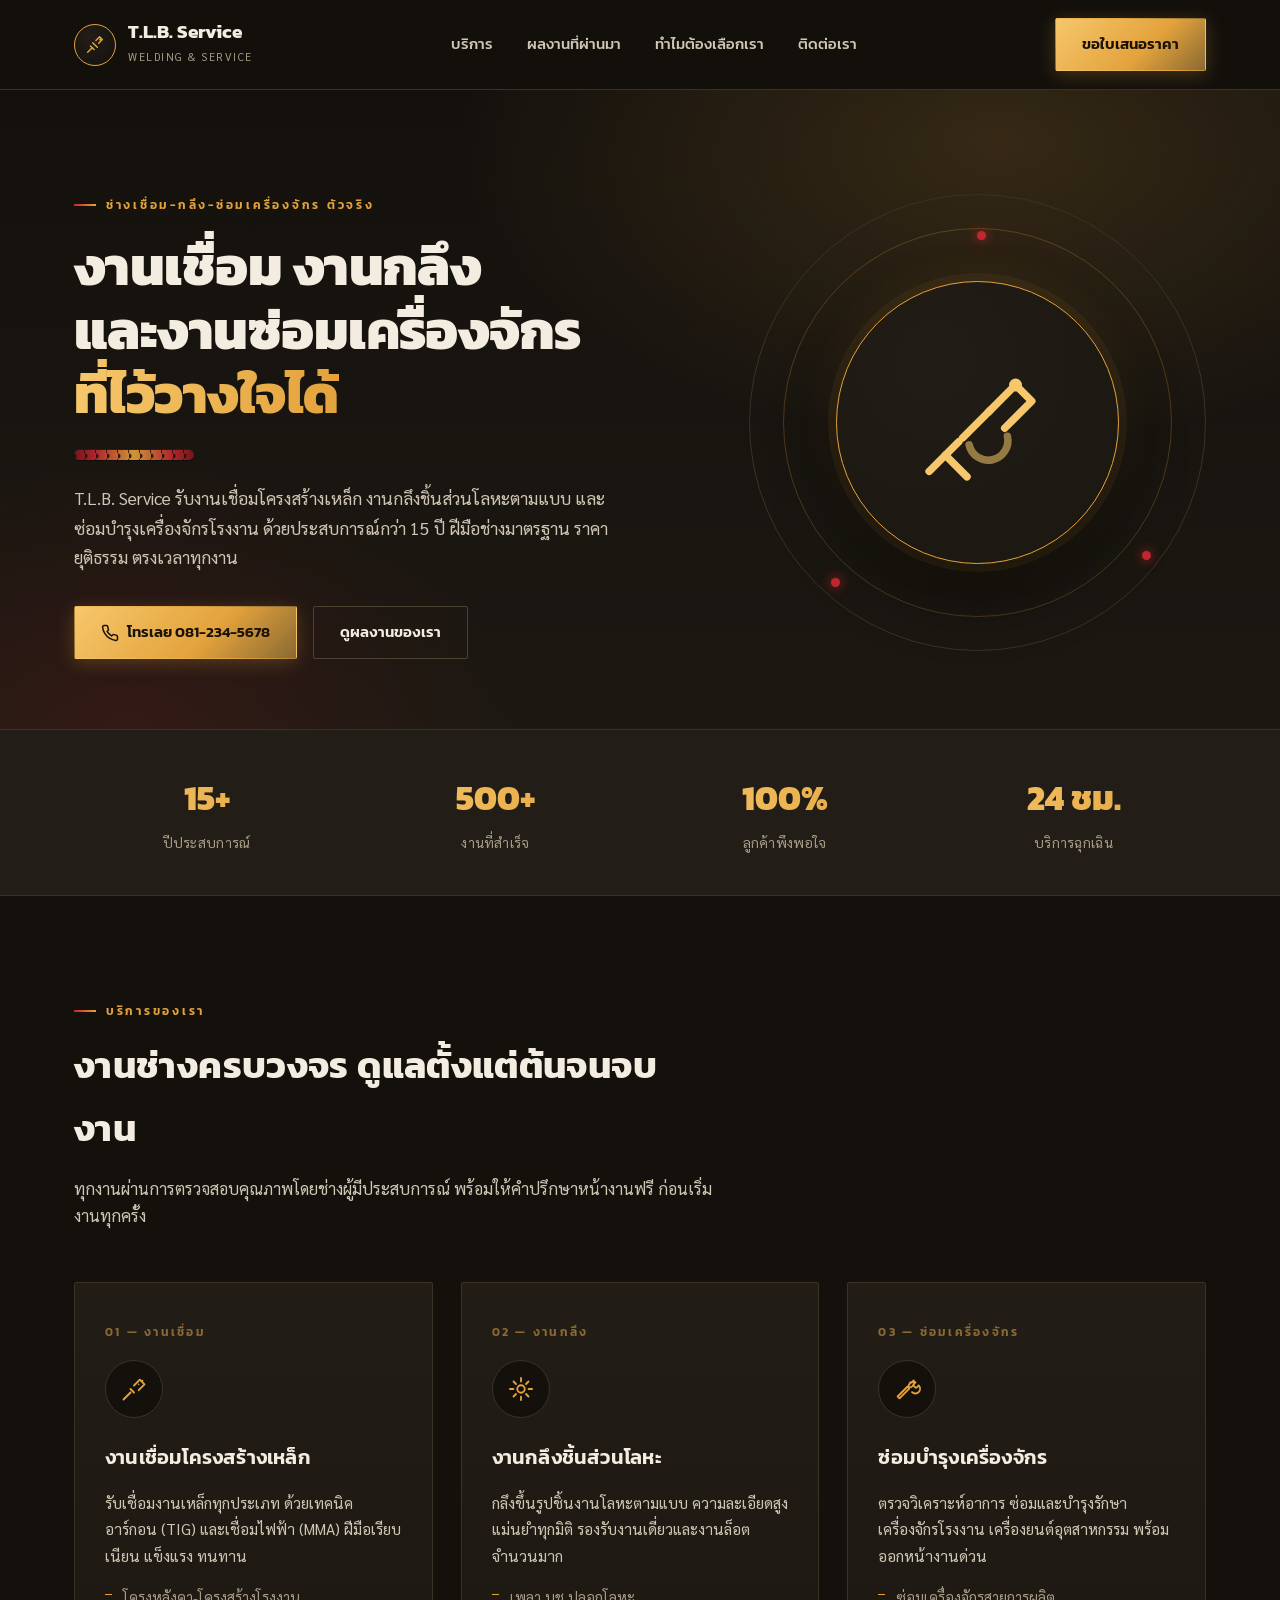
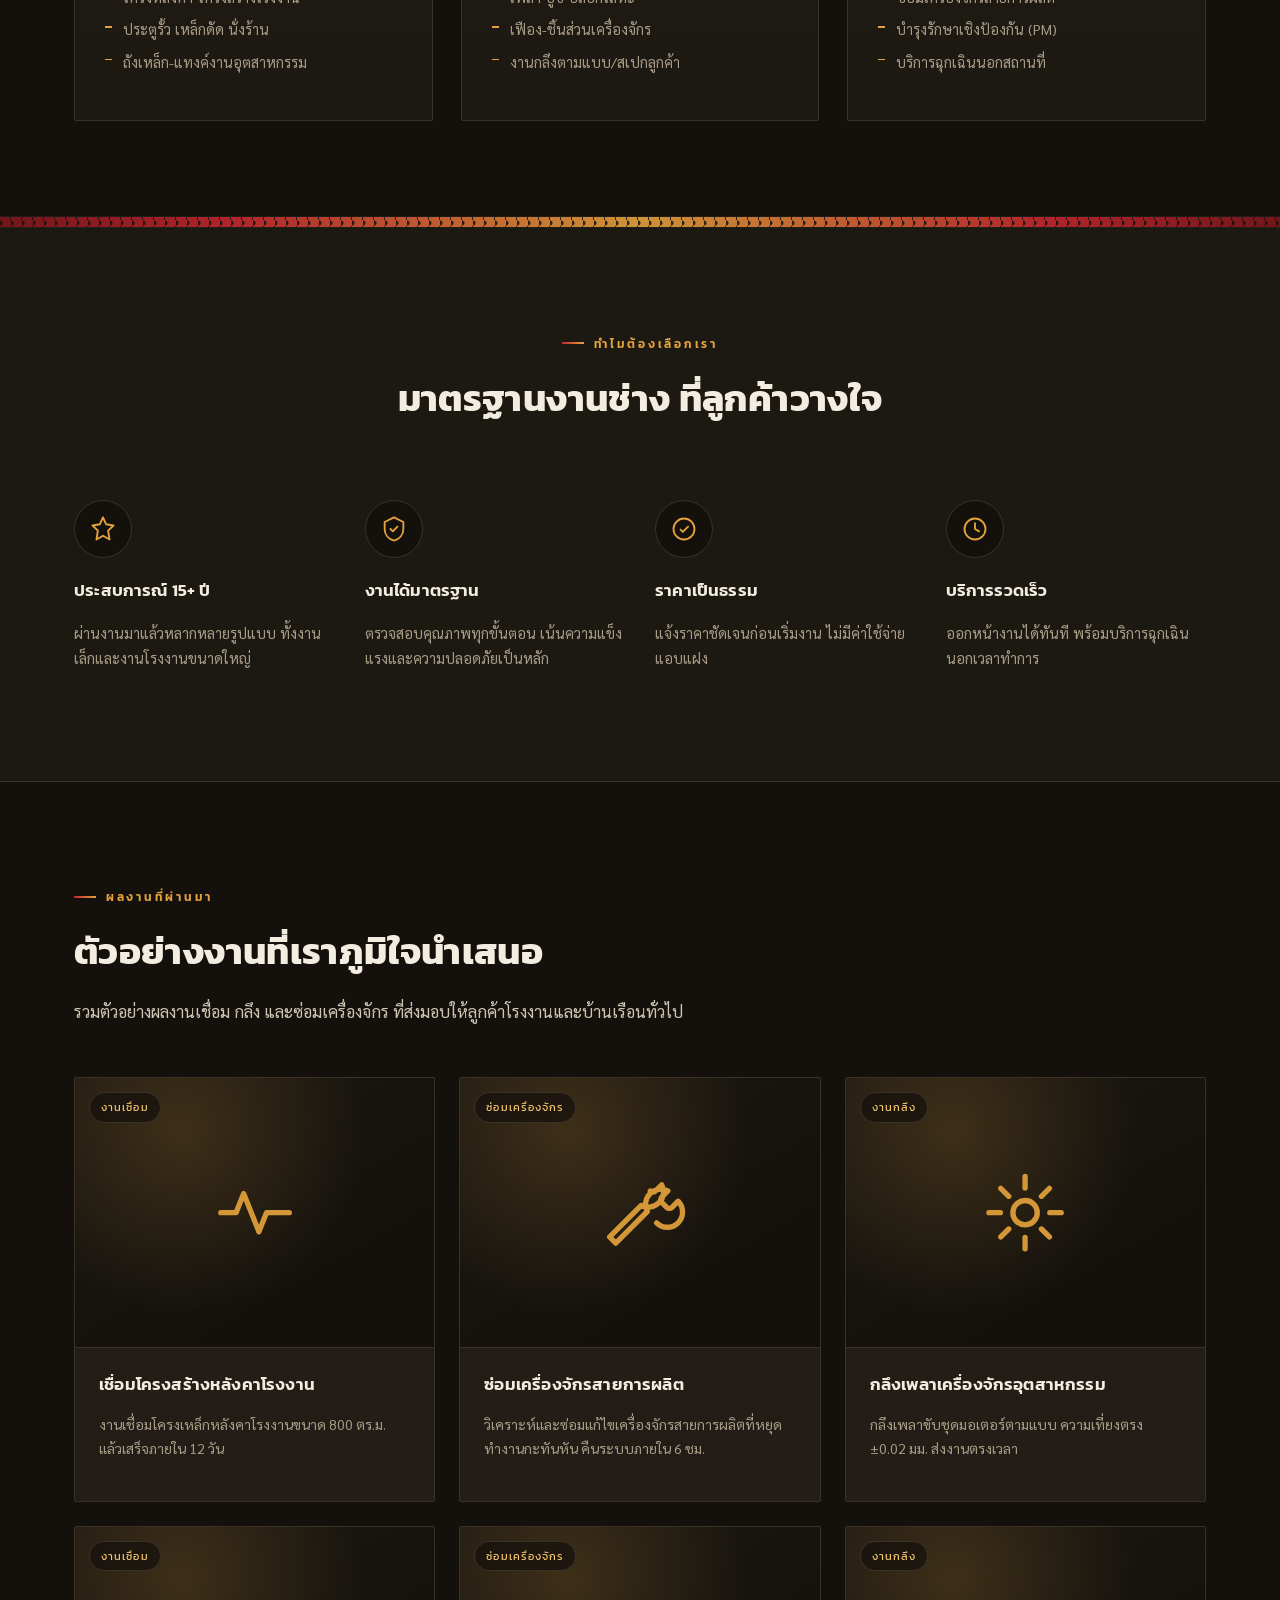
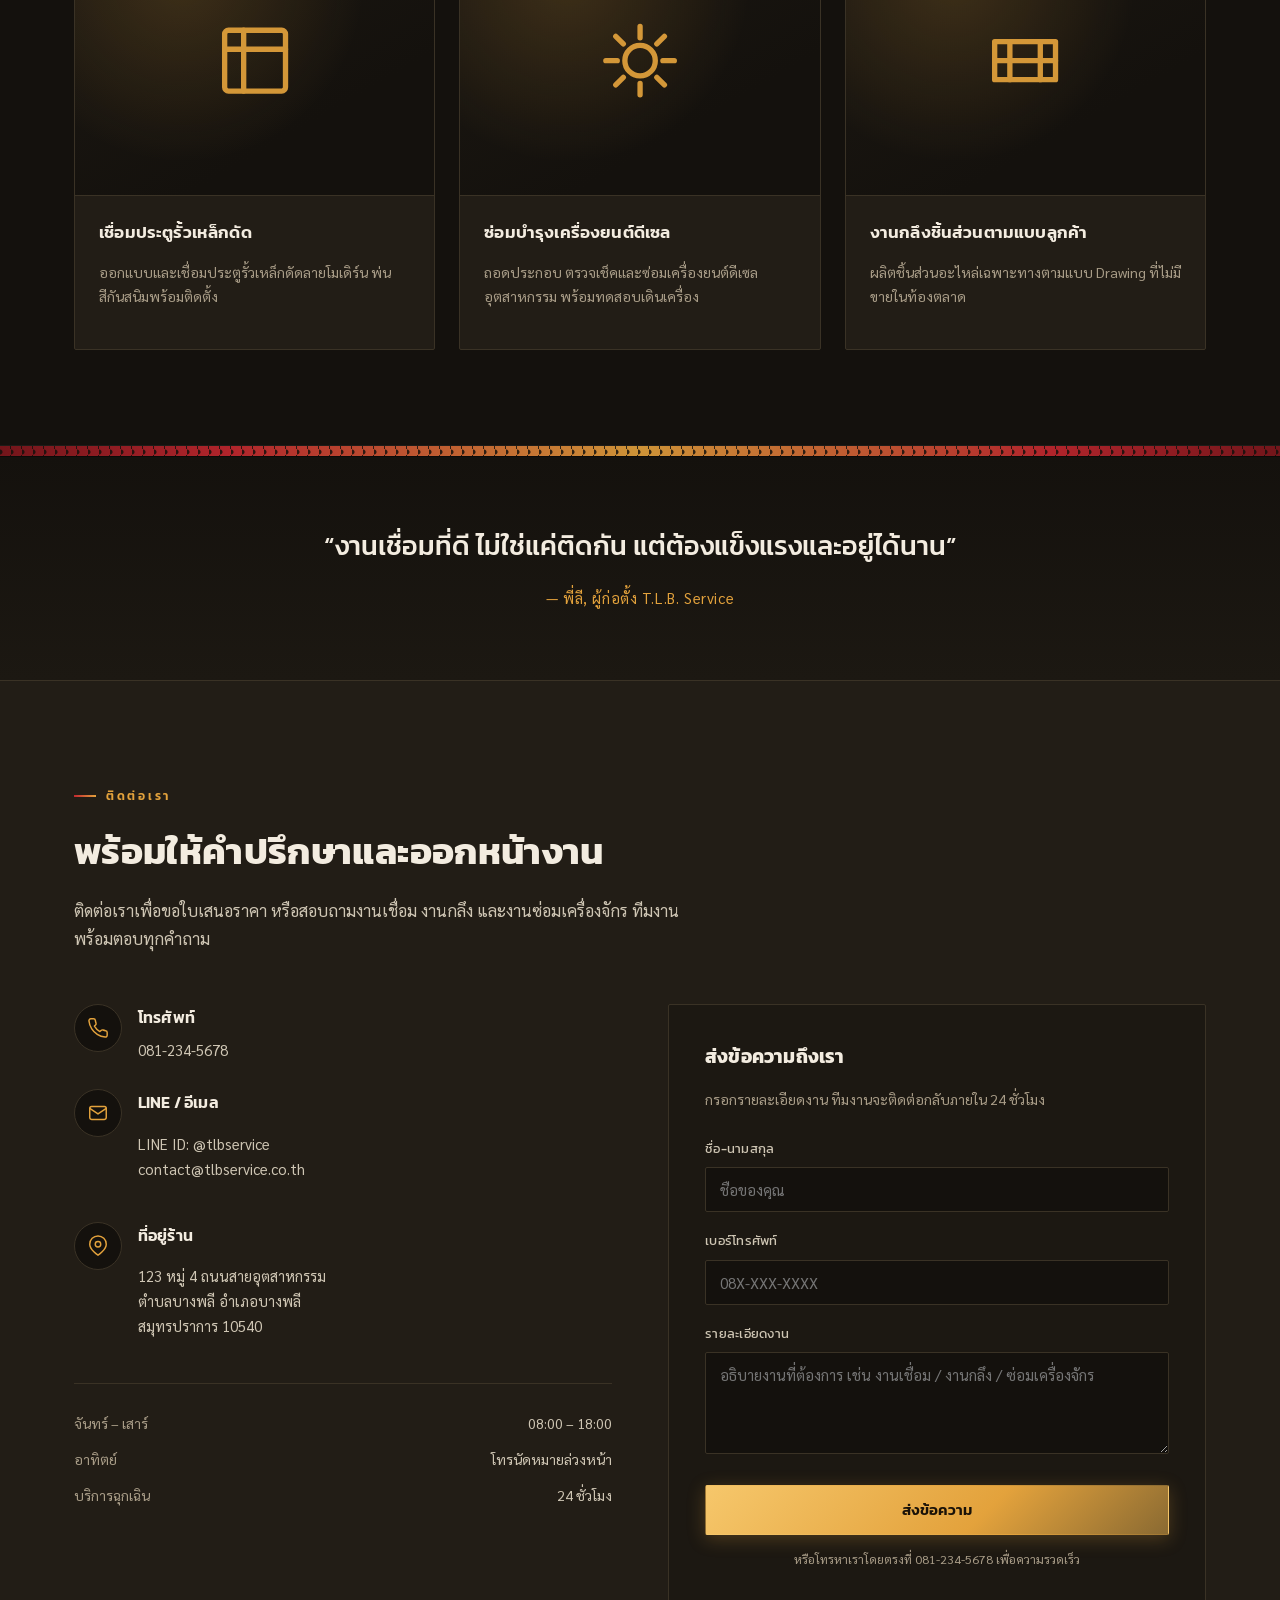
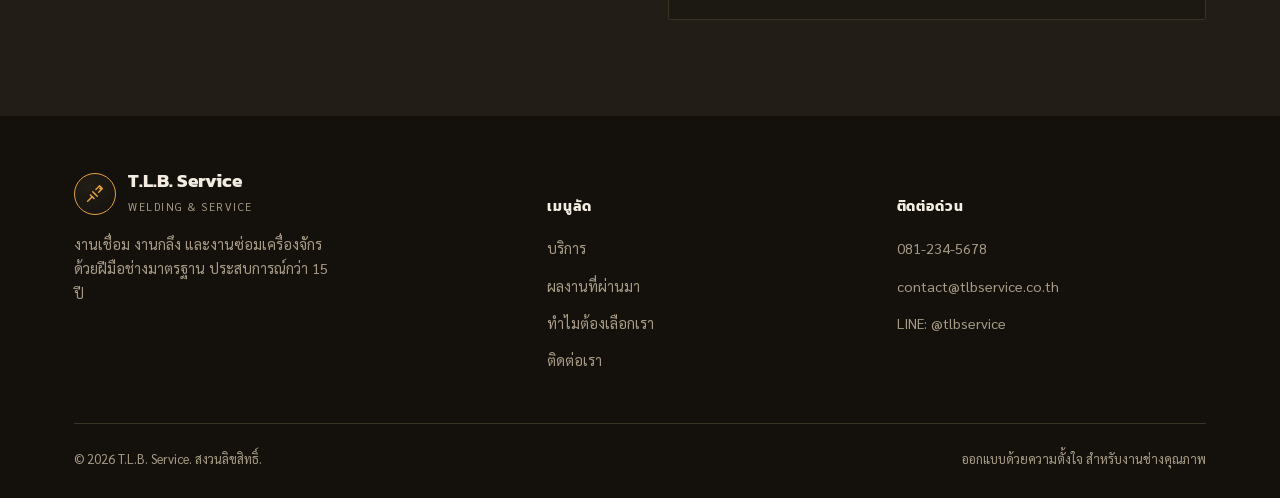
==== commit 4cf31cdd: "Update company name to T.L.B. Service" ====
--- a/index.html
+++ b/index.html
@@ -3,8 +3,8 @@
 <head>
 <meta charset="UTF-8">
 <meta name="viewport" content="width=device-width, initial-scale=1.0">
-<title>พี่ลี เวลดิ้ง แอนด์ เซอร์วิส | งานเชื่อม งานกลึง งานซ่อมเครื่องจักร</title>
-<meta name="description" content="พี่ลี เวลดิ้ง แอนด์ เซอร์วิส รับงานเชื่อมโครงสร้างเหล็ก งานกลึงชิ้นส่วนโลหะ และซ่อมบำรุงเครื่องจักรโรงงาน ด้วยประสบการณ์กว่า 15 ปี">
+<title>T.L.B. Service | งานเชื่อม งานกลึง งานซ่อมเครื่องจักร</title>
+<meta name="description" content="T.L.B. Service รับงานเชื่อมโครงสร้างเหล็ก งานกลึงชิ้นส่วนโลหะ และซ่อมบำรุงเครื่องจักรโรงงาน ด้วยประสบการณ์กว่า 15 ปี">
 <link rel="preconnect" href="https://fonts.googleapis.com">
 <link rel="preconnect" href="https://fonts.gstatic.com" crossorigin>
 <link href="https://fonts.googleapis.com/css2?family=Kanit:ital,wght@0,300;0,400;0,500;0,600;0,700;0,800;0,900;1,600&family=Sarabun:wght@300;400;500;600;700&display=swap" rel="stylesheet">
@@ -406,7 +406,7 @@
         <svg viewBox="0 0 24 24" fill="none" stroke="currentColor" stroke-width="1.6" stroke-linecap="round" stroke-linejoin="round"><path d="M4 20l5-5"/><path d="M13 7l4-4 3 3-4 4"/><path d="M7 13l4 4"/><path d="M9.5 9.5l5 5"/><circle cx="18" cy="6" r="1.4" fill="currentColor" stroke="none"/></svg>
       </span>
       <span>
-        <span class="brand-name" style="display:block;">พี่ลี เวลดิ้ง</span>
+        <span class="brand-name" style="display:block;">T.L.B. Service</span>
         <span class="brand-tag">Welding &amp; Service</span>
       </span>
     </a>
@@ -442,7 +442,7 @@
       <div class="eyebrow hero-eyebrow">ช่างเชื่อม-กลึง-ซ่อมเครื่องจักร ตัวจริง</div>
       <h1>งานเชื่อม งานกลึง<br>และงานซ่อมเครื่องจักร<br><em>ที่ไว้วางใจได้</em></h1>
       <div class="hero-divider weld-seam"></div>
-      <p class="lead">พี่ลี เวลดิ้ง แอนด์ เซอร์วิส รับงานเชื่อมโครงสร้างเหล็ก งานกลึงชิ้นส่วนโลหะตามแบบ และซ่อมบำรุงเครื่องจักรโรงงาน ด้วยประสบการณ์กว่า 15 ปี ฝีมือช่างมาตรฐาน ราคายุติธรรม ตรงเวลาทุกงาน</p>
+      <p class="lead">T.L.B. Service รับงานเชื่อมโครงสร้างเหล็ก งานกลึงชิ้นส่วนโลหะตามแบบ และซ่อมบำรุงเครื่องจักรโรงงาน ด้วยประสบการณ์กว่า 15 ปี ฝีมือช่างมาตรฐาน ราคายุติธรรม ตรงเวลาทุกงาน</p>
       <div class="hero-ctas">
         <a href="tel:0812345678" class="btn btn-gold">
           <svg width="18" height="18" viewBox="0 0 24 24" fill="none" stroke="currentColor" stroke-width="2" stroke-linecap="round" stroke-linejoin="round"><path d="M22 16.92v3a2 2 0 0 1-2.18 2 19.79 19.79 0 0 1-8.63-3.07 19.5 19.5 0 0 1-6-6 19.79 19.79 0 0 1-3.07-8.67A2 2 0 0 1 4.11 2h3a2 2 0 0 1 2 1.72c.127.96.361 1.903.7 2.81a2 2 0 0 1-.45 2.11L8.09 9.91a16 16 0 0 0 6 6l1.27-1.27a2 2 0 0 1 2.11-.45c.907.339 1.85.573 2.81.7A2 2 0 0 1 22 16.92z"/></svg>
@@ -673,7 +673,7 @@
 <div class="quote-strip">
   <div class="container">
     <blockquote class="reveal">&ldquo;งานเชื่อมที่ดี ไม่ใช่แค่ติดกัน แต่ต้องแข็งแรงและอยู่ได้นาน&rdquo;</blockquote>
-    <div class="who">— พี่ลี, ผู้ก่อตั้ง พี่ลี เวลดิ้ง แอนด์ เซอร์วิส</div>
+    <div class="who">— พี่ลี, ผู้ก่อตั้ง T.L.B. Service</div>
   </div>
 </div>
 
@@ -705,7 +705,7 @@
           </div>
           <div>
             <h4>LINE / อีเมล</h4>
-            <p>LINE ID: @pleewelding<br><a href="mailto:contact@pleewelding.co.th">contact@pleewelding.co.th</a></p>
+            <p>LINE ID: @tlbservice<br><a href="mailto:contact@tlbservice.co.th">contact@tlbservice.co.th</a></p>
           </div>
         </div>
 
@@ -759,7 +759,7 @@
             <svg viewBox="0 0 24 24" fill="none" stroke="currentColor" stroke-width="1.6" stroke-linecap="round" stroke-linejoin="round"><path d="M4 20l5-5"/><path d="M13 7l4-4 3 3-4 4"/><path d="M7 13l4 4"/><path d="M9.5 9.5l5 5"/><circle cx="18" cy="6" r="1.4" fill="currentColor" stroke="none"/></svg>
           </span>
           <span>
-            <span class="brand-name" style="display:block;">พี่ลี เวลดิ้ง</span>
+            <span class="brand-name" style="display:block;">T.L.B. Service</span>
             <span class="brand-tag">Welding &amp; Service</span>
           </span>
         </div>
@@ -778,13 +778,13 @@
         <h5>ติดต่อด่วน</h5>
         <ul>
           <li><a href="tel:0812345678">081-234-5678</a></li>
-          <li><a href="mailto:contact@pleewelding.co.th">contact@pleewelding.co.th</a></li>
-          <li><a href="#">LINE: @pleewelding</a></li>
+          <li><a href="mailto:contact@tlbservice.co.th">contact@tlbservice.co.th</a></li>
+          <li><a href="#">LINE: @tlbservice</a></li>
         </ul>
       </div>
     </div>
     <div class="footer-bottom">
-      <span id="year">© 2026 พี่ลี เวลดิ้ง แอนด์ เซอร์วิส. สงวนลิขสิทธิ์.</span>
+      <span id="year">© 2026 T.L.B. Service. สงวนลิขสิทธิ์.</span>
       <span>ออกแบบด้วยความตั้งใจ สำหรับงานช่างคุณภาพ</span>
     </div>
   </div>
@@ -792,7 +792,7 @@
 
 <script>
   // year
-  document.getElementById('year').textContent = '© ' + new Date().getFullYear() + ' พี่ลี เวลดิ้ง แอนด์ เซอร์วิส. สงวนลิขสิทธิ์.';
+  document.getElementById('year').textContent = '© ' + new Date().getFullYear() + ' T.L.B. Service. สงวนลิขสิทธิ์.';
 
   // mobile menu
   const hamburgerBtn = document.getElementById('hamburgerBtn');
@@ -827,7 +827,7 @@
     const message = document.getElementById('message').value;
     const subject = encodeURIComponent('ขอใบเสนอราคา - ' + name);
     const body = encodeURIComponent('ชื่อ: ' + name + '\nเบอร์โทร: ' + phone + '\n\nรายละเอียดงาน:\n' + message);
-    window.location.href = 'mailto:contact@pleewelding.co.th?subject=' + subject + '&body=' + body;
+    window.location.href = 'mailto:contact@tlbservice.co.th?subject=' + subject + '&body=' + body;
   });
 </script>
 
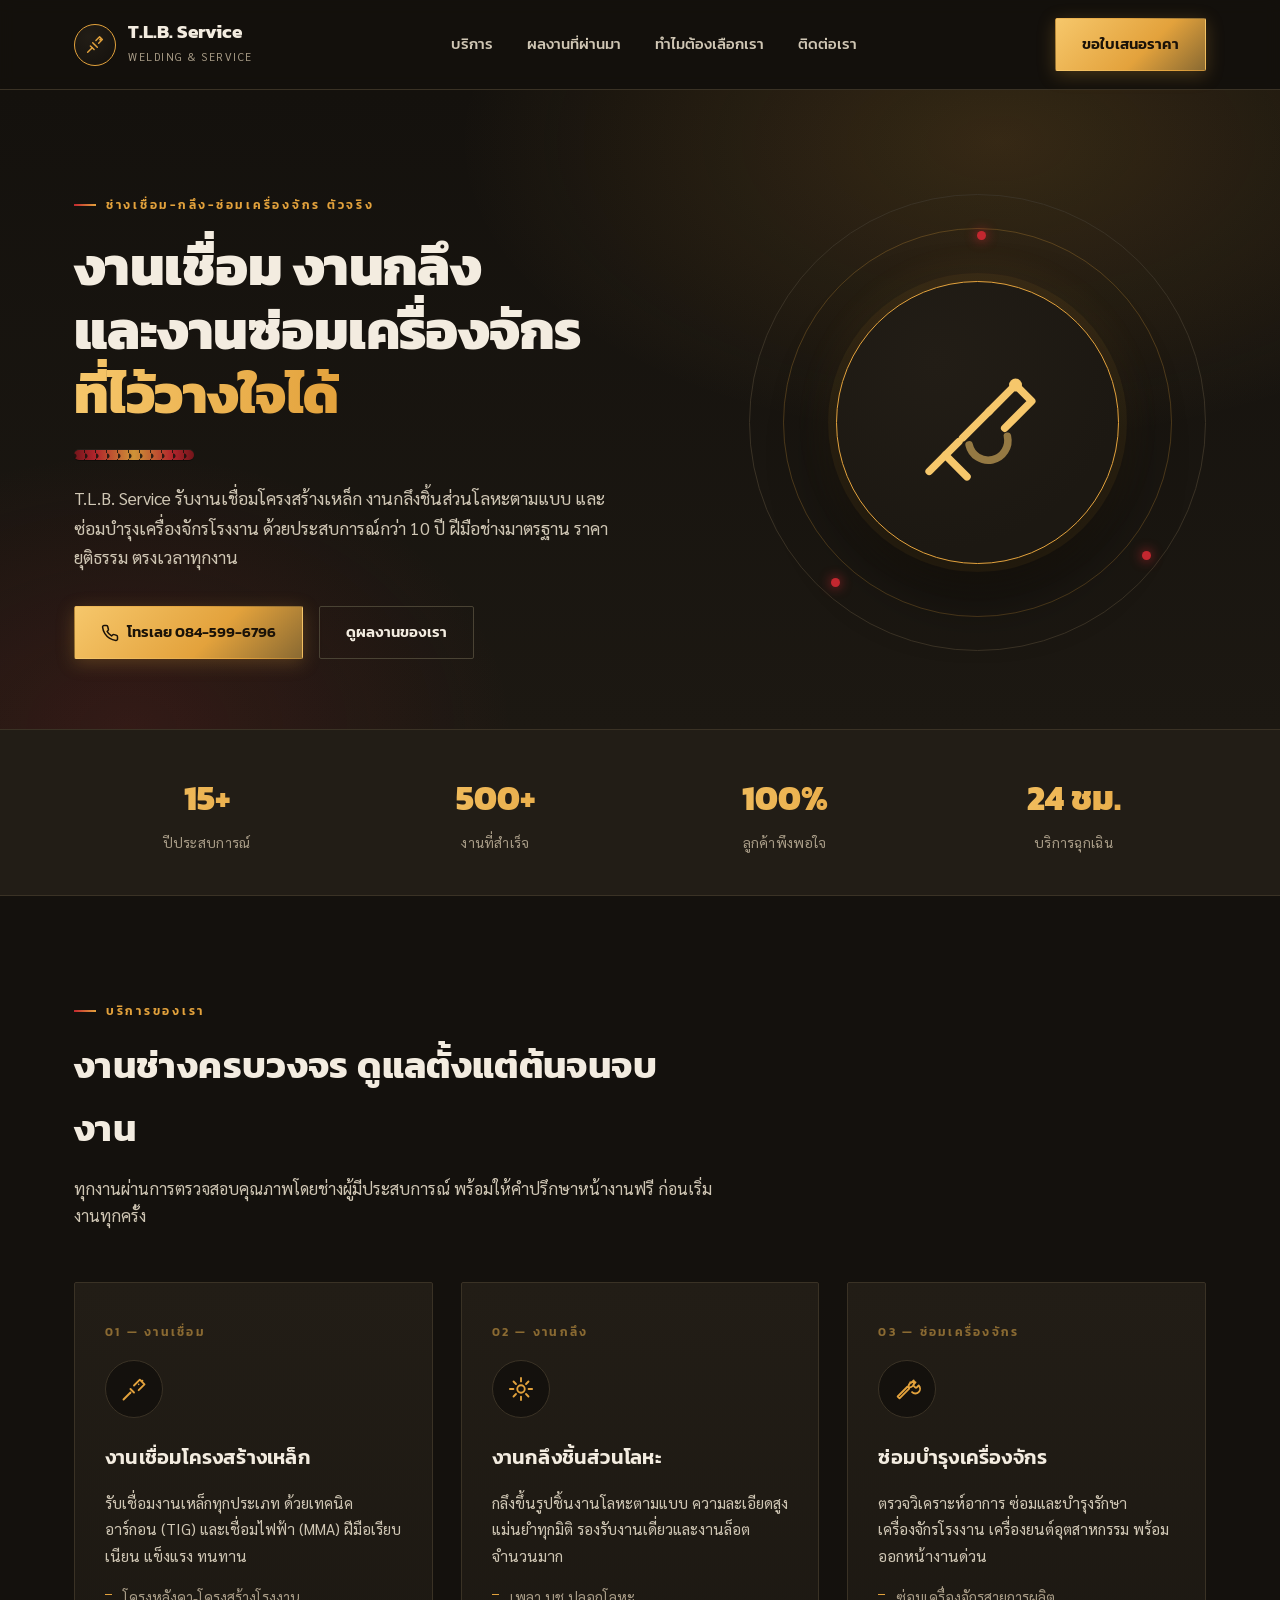
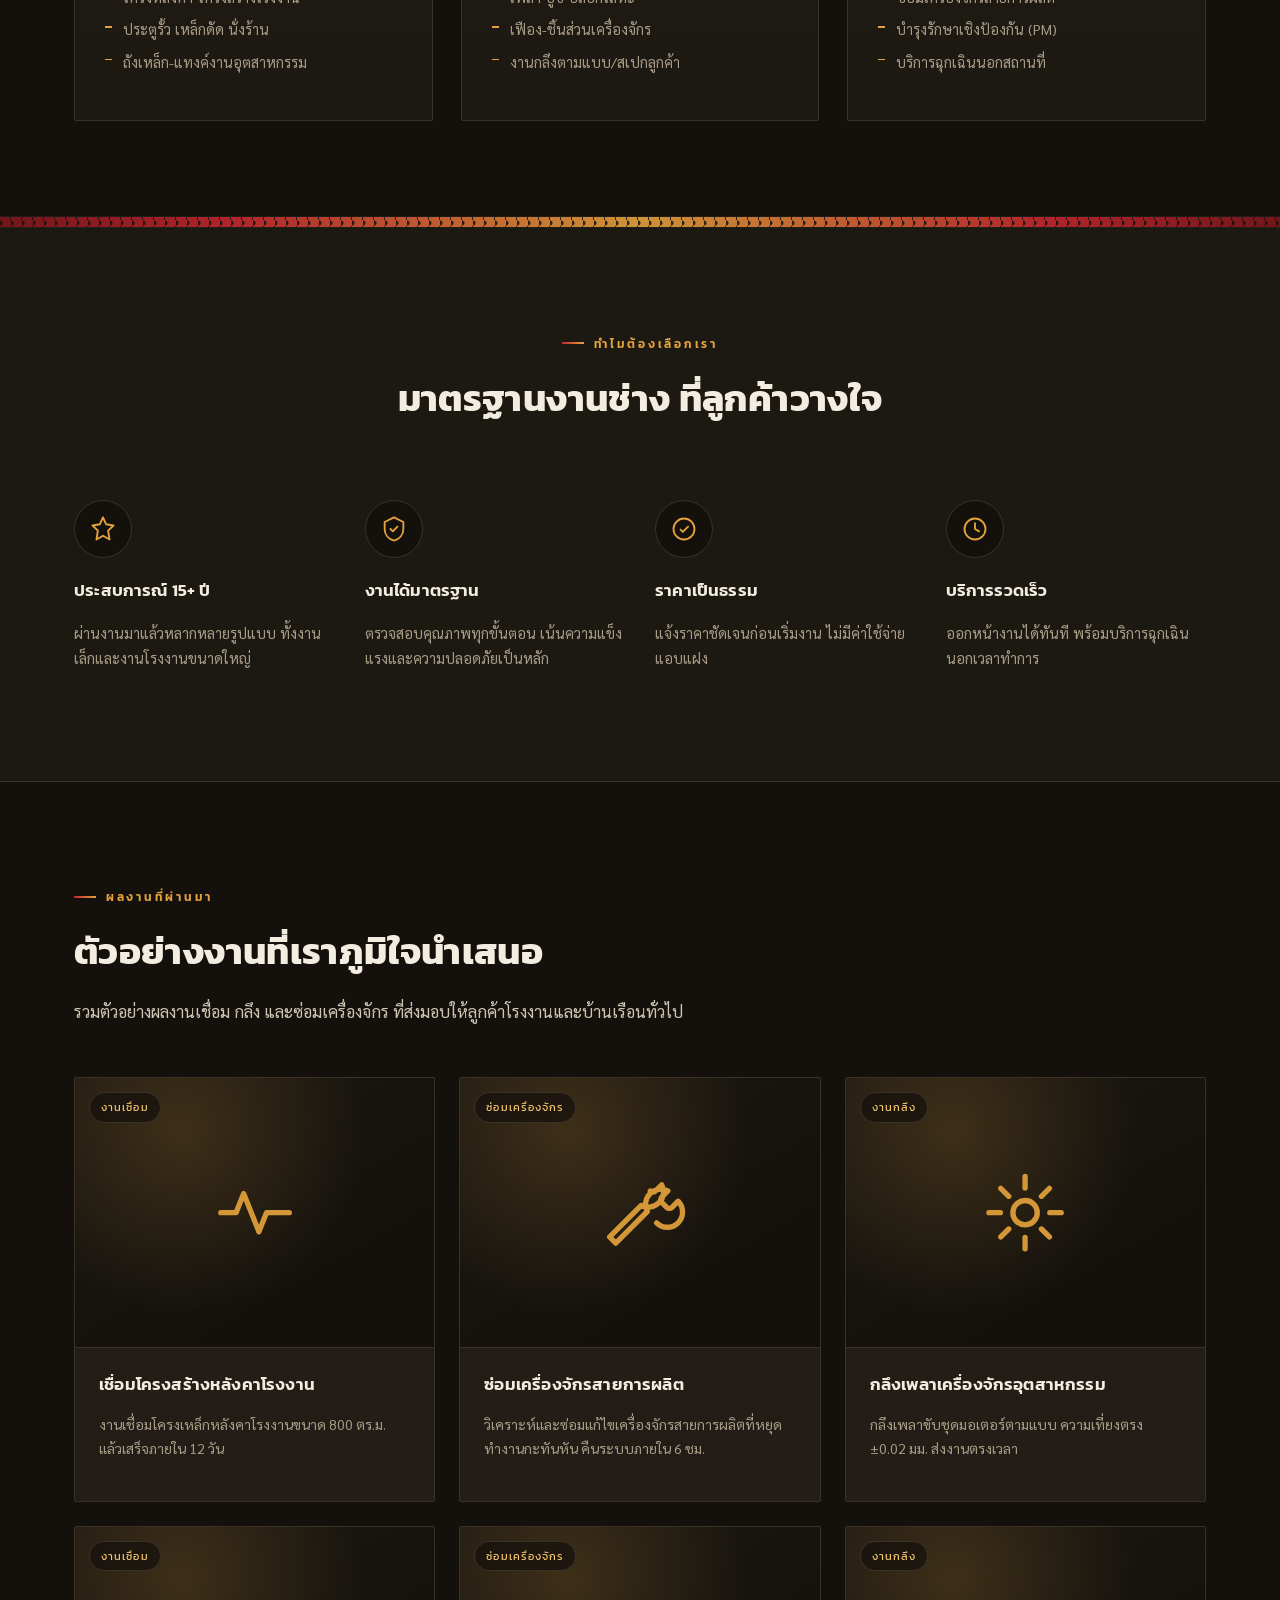
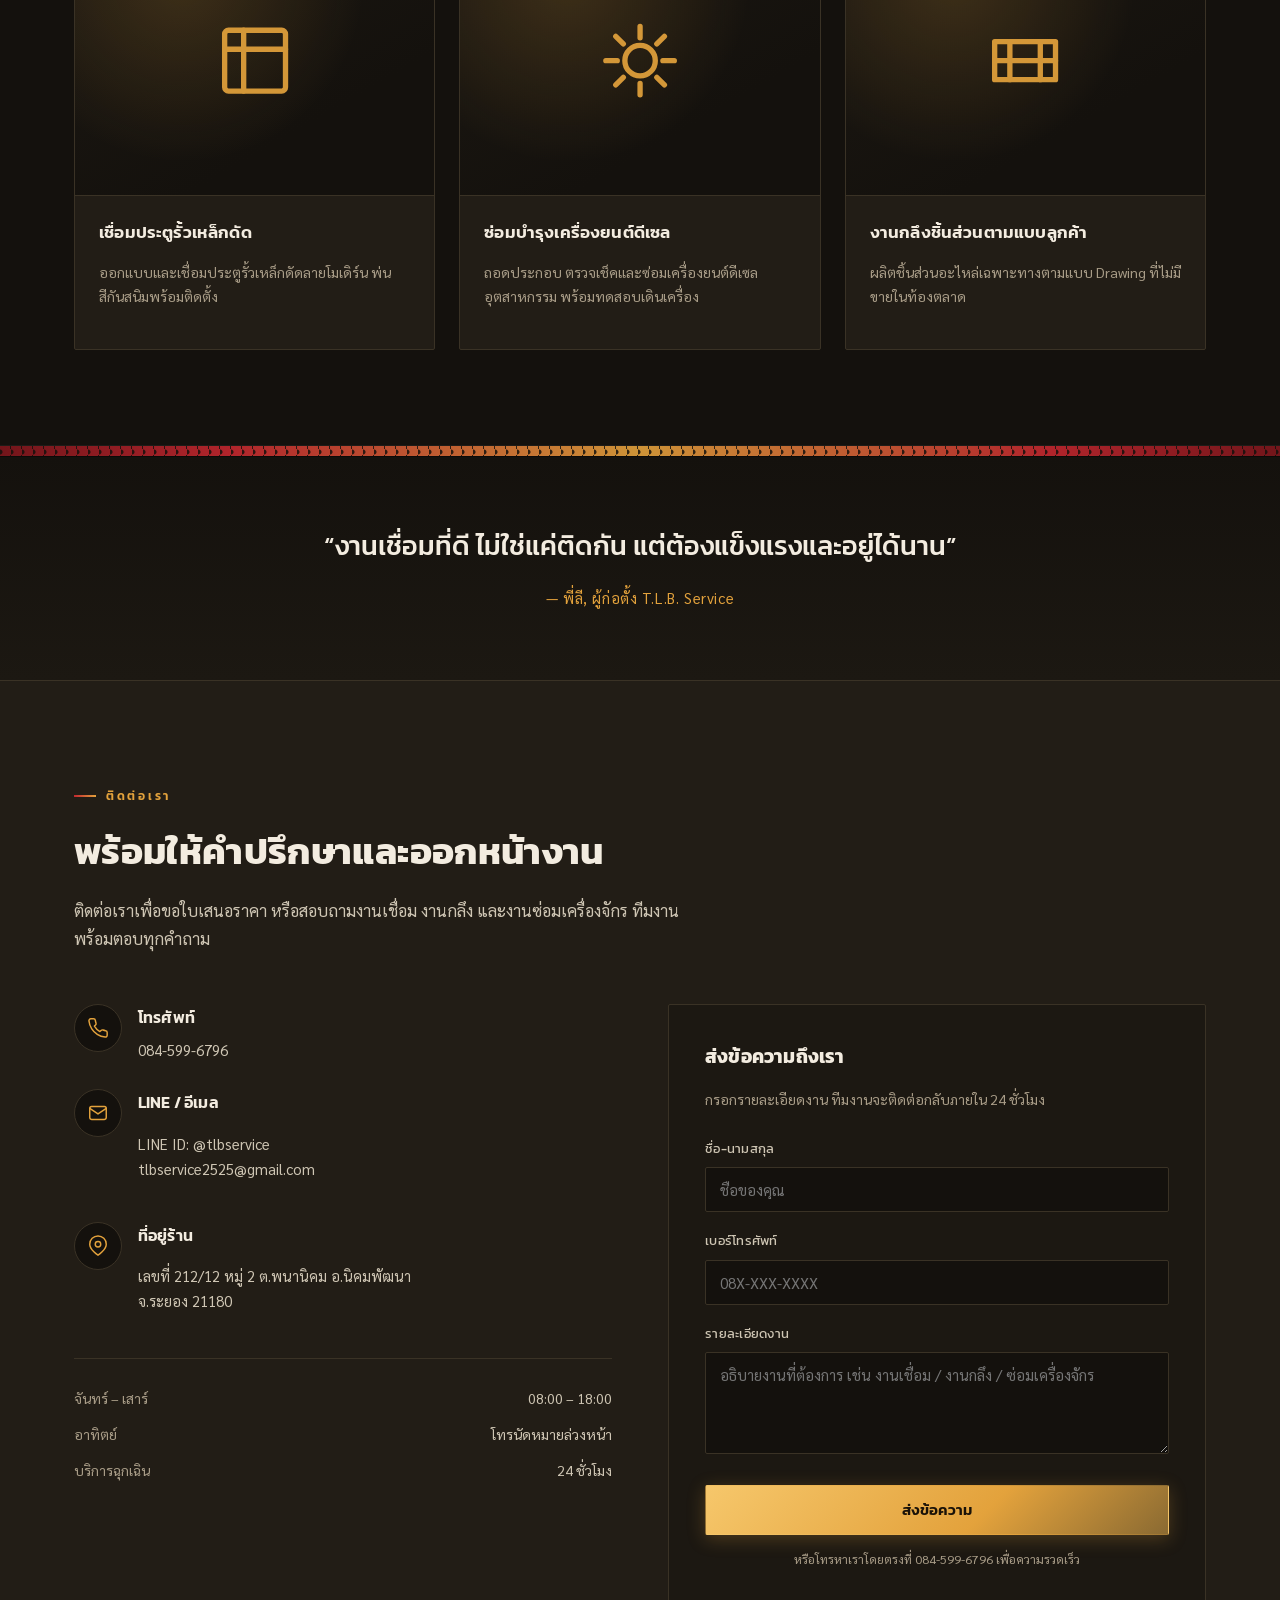
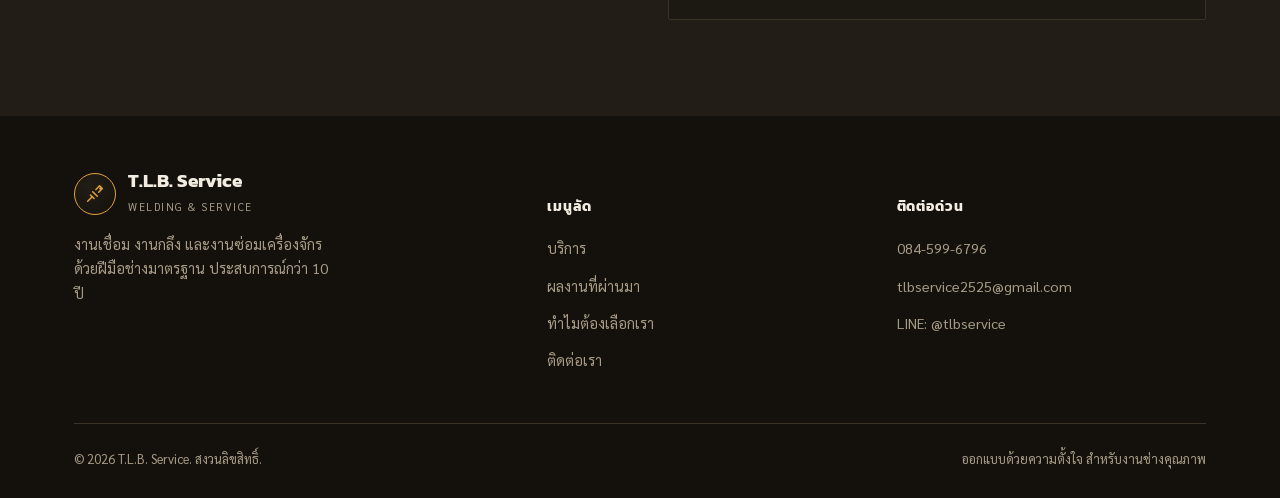
==== commit 85daede3: "เปลี่ยนประสบการณ์จาก 15 ปี เป็น 10 ปี ใน 3 ไฟล์ Co-Authored-By: Claude Sonnet 4.6 <noreply@anthropic" ====
--- a/index.html
+++ b/index.html
@@ -4,832 +4,47 @@
 <meta charset="UTF-8">
 <meta name="viewport" content="width=device-width, initial-scale=1.0">
 <title>T.L.B. Service | งานเชื่อม งานกลึง งานซ่อมเครื่องจักร</title>
-<meta name="description" content="T.L.B. Service รับงานเชื่อมโครงสร้างเหล็ก งานกลึงชิ้นส่วนโลหะ และซ่อมบำรุงเครื่องจักรโรงงาน ด้วยประสบการณ์กว่า 15 ปี">
+<meta name="description" content="T.L.B. Service รับงานเชื่อมโครงสร้างเหล็ก งานกลึงชิ้นส่วนโลหะ และซ่อมบำรุงเครื่องจักรโรงงาน ด้วยประสบการณ์กว่า 10 ปี">
 <link rel="preconnect" href="https://fonts.googleapis.com">
 <link rel="preconnect" href="https://fonts.gstatic.com" crossorigin>
 <link href="https://fonts.googleapis.com/css2?family=Kanit:ital,wght@0,300;0,400;0,500;0,600;0,700;0,800;0,900;1,600&family=Sarabun:wght@300;400;500;600;700&display=swap" rel="stylesheet">
-<style>
-  :root{
-    --ink:#14110d;
-    --ink-soft:#1c1812;
-    --panel:#221d16;
-    --panel-line:#3a3225;
-    --steel:#4a4334;
-    --gold:#e3a23c;
-    --gold-bright:#f6c76b;
-    --gold-dim:#8a6a32;
-    --ember:#c2272f;
-    --ember-deep:#7d161c;
-    --paper:#f3ece0;
-    --paper-dim:#cfc6b4;
-    --muted:#a89c87;
-    --radius:2px;
-    --maxw:1180px;
-  }
-  *{box-sizing:border-box;}
-  html{scroll-behavior:smooth;}
-  @media (prefers-reduced-motion: reduce){
-    html{scroll-behavior:auto;}
-    *{animation-duration:.001ms !important; animation-iteration-count:1 !important; transition-duration:.001ms !important;}
-  }
-  body{
-    margin:0;
-    background:var(--ink);
-    color:var(--paper);
-    font-family:'Sarabun',sans-serif;
-    font-weight:400;
-    line-height:1.7;
-    -webkit-font-smoothing:antialiased;
-  }
-  h1,h2,h3,h4,.display{
-    font-family:'Kanit',sans-serif;
-    color:var(--paper);
-    margin:0;
-    letter-spacing:.01em;
-  }
-  a{color:inherit;text-decoration:none;}
-  img,svg{display:block;max-width:100%;}
-  .container{max-width:var(--maxw);margin:0 auto;padding:0 24px;}
-  .eyebrow{
-    font-family:'Kanit',sans-serif;
-    font-size:.78rem;
-    letter-spacing:.22em;
-    text-transform:uppercase;
-    color:var(--gold);
-    font-weight:600;
-    display:inline-flex;
-    align-items:center;
-    gap:10px;
-  }
-  .eyebrow::before{
-    content:"";
-    width:22px;height:2px;
-    background:linear-gradient(90deg,var(--ember),var(--gold));
-    display:inline-block;
-  }
-  /* ---------- texture: diamond plate ---------- */
-  .plate-texture{
-    background-image:
-      radial-gradient(circle at 12px 12px, rgba(227,162,60,.10) 1.6px, transparent 1.8px);
-    background-size:24px 24px;
-  }
-  /* ---------- weld seam signature divider ---------- */
-  .weld-seam{
-    height:10px;
-    width:100%;
-    background:
-      repeating-radial-gradient(circle at 0 6px, rgba(20,17,13,.85) 0 2px, transparent 3px 11px),
-      linear-gradient(90deg, var(--ember-deep), var(--ember) 18%, var(--gold) 50%, var(--ember) 82%, var(--ember-deep));
-    background-size: 11px 11px, 100% 100%;
-    opacity:.9;
-    box-shadow:0 1px 0 rgba(0,0,0,.4), 0 -1px 0 rgba(255,255,255,.05);
-  }
-  /* ---------- nav ---------- */
-  header{
-    position:sticky;top:0;z-index:100;
-    background:rgba(20,17,13,.92);
-    backdrop-filter:blur(8px);
-    border-bottom:1px solid var(--panel-line);
-    transition:padding .25s ease;
-  }
-  .navwrap{
-    display:flex;align-items:center;justify-content:space-between;
-    padding:18px 24px;max-width:var(--maxw);margin:0 auto;
-  }
-  .brand{display:flex;align-items:center;gap:12px;}
-  .brand-badge{
-    width:42px;height:42px;border-radius:50%;
-    border:1.5px solid var(--gold);
-    display:flex;align-items:center;justify-content:center;
-    background:radial-gradient(circle at 35% 30%, var(--panel), var(--ink));
-    flex-shrink:0;
-  }
-  .brand-badge svg{width:22px;height:22px;color:var(--gold);}
-  .brand-name{font-family:'Kanit';font-weight:700;font-size:1.18rem;line-height:1.1;color:var(--paper);}
-  .brand-tag{font-size:.68rem;letter-spacing:.14em;color:var(--muted);text-transform:uppercase;}
-  nav.links{display:flex;gap:34px;align-items:center;}
-  nav.links a{
-    font-family:'Kanit';font-size:.92rem;font-weight:500;color:var(--paper-dim);
-    position:relative;padding:6px 0;transition:color .2s;
-  }
-  nav.links a:hover{color:var(--gold-bright);}
-  nav.links a::after{
-    content:"";position:absolute;left:0;bottom:0;width:0;height:2px;
-    background:linear-gradient(90deg,var(--gold),var(--ember));
-    transition:width .25s ease;
-  }
-  nav.links a:hover::after{width:100%;}
-  .btn{
-    display:inline-flex;align-items:center;gap:8px;
-    font-family:'Kanit';font-weight:600;font-size:.92rem;
-    padding:13px 26px;border-radius:var(--radius);
-    border:1.5px solid transparent;cursor:pointer;
-    transition:transform .2s ease, box-shadow .2s ease, background .2s ease, border-color .2s;
-    white-space:nowrap;
-  }
-  .btn-gold{
-    background:linear-gradient(135deg,var(--gold-bright),var(--gold) 60%,var(--gold-dim));
-    color:#1a1208;
-    box-shadow:0 4px 18px rgba(227,162,60,.25);
-  }
-  .btn-gold:hover{transform:translateY(-2px);box-shadow:0 8px 24px rgba(227,162,60,.38);}
-  .btn-ghost{
-    background:transparent;border-color:var(--steel);color:var(--paper);
-  }
-  .btn-ghost:hover{border-color:var(--gold);color:var(--gold-bright);}
-  .navcta{display:flex;align-items:center;gap:14px;}
-  .hamburger{display:none;flex-direction:column;gap:5px;background:none;border:none;cursor:pointer;padding:6px;}
-  .hamburger span{width:24px;height:2px;background:var(--paper);}
-
-  /* ---------- hero ---------- */
-  .hero{
-    position:relative;overflow:hidden;
-    background:
-      radial-gradient(ellipse 900px 500px at 78% 8%, rgba(227,162,60,.16), transparent 60%),
-      radial-gradient(ellipse 700px 500px at 10% 100%, rgba(194,39,47,.14), transparent 55%),
-      linear-gradient(180deg, var(--ink) 0%, var(--ink-soft) 100%);
-    padding:96px 0 70px;
-  }
-  .hero-grid{
-    display:grid;grid-template-columns:1.15fr .85fr;gap:56px;align-items:center;
-  }
-  .hero h1{
-    font-size:clamp(2.1rem,4.4vw,3.4rem);
-    font-weight:800;line-height:1.18;letter-spacing:-.01em;
-  }
-  .hero h1 em{
-    font-style:normal;
-    background:linear-gradient(90deg,var(--gold-bright),var(--gold));
-    -webkit-background-clip:text;background-clip:text;color:transparent;
-  }
-  .hero-eyebrow{margin-bottom:18px;}
-  .hero-divider{width:120px;margin:24px 0;border-radius:6px;overflow:hidden;}
-  .hero p.lead{
-    font-size:1.08rem;color:var(--paper-dim);max-width:54ch;margin-bottom:34px;
-  }
-  .hero-ctas{display:flex;gap:16px;flex-wrap:wrap;}
-  .hero-art{
-    position:relative;display:flex;align-items:center;justify-content:center;
-    aspect-ratio:1/1;
-  }
-  .hero-art .ring{
-    position:absolute;inset:0;border-radius:50%;
-    border:1px solid var(--panel-line);
-  }
-  .hero-art .ring.r2{inset:34px;border-color:rgba(227,162,60,.25);}
-  .hero-art .glow{
-    position:absolute;width:78%;height:78%;border-radius:50%;
-    background:radial-gradient(circle, rgba(227,162,60,.22), transparent 70%);
-    filter:blur(6px);
-  }
-  .hero-art .badge{
-    position:relative;width:62%;aspect-ratio:1/1;border-radius:50%;
-    background:radial-gradient(circle at 35% 28%, var(--panel), var(--ink-soft) 70%);
-    border:1.5px solid var(--gold);
-    display:flex;align-items:center;justify-content:center;
-    box-shadow:0 0 0 8px rgba(227,162,60,.06), 0 30px 60px rgba(0,0,0,.5);
-  }
-  .hero-art .badge svg{width:46%;height:46%;color:var(--gold-bright);}
-  .hero-art .orbit-dot{
-    position:absolute;width:9px;height:9px;border-radius:50%;
-    background:var(--ember);box-shadow:0 0 12px var(--ember);
-  }
-  @media (prefers-reduced-motion: no-preference){
-    .hero-art .badge{animation:floaty 6s ease-in-out infinite;}
-  }
-  @keyframes floaty{0%,100%{transform:translateY(0);}50%{transform:translateY(-10px);}}
-
-  /* ---------- stats ---------- */
-  .stats{
-    background:var(--panel);
-    border-top:1px solid var(--panel-line);
-    border-bottom:1px solid var(--panel-line);
-    padding:40px 0;
-  }
-  .stats-grid{
-    display:grid;grid-template-columns:repeat(4,1fr);gap:24px;text-align:center;
-  }
-  .stat .num{
-    font-family:'Kanit';font-weight:800;font-size:2.1rem;
-    background:linear-gradient(90deg,var(--gold-bright),var(--gold));
-    -webkit-background-clip:text;background-clip:text;color:transparent;
-  }
-  .stat .label{font-size:.86rem;color:var(--muted);margin-top:4px;letter-spacing:.02em;}
-
-  /* ---------- section shells ---------- */
-  section{padding:96px 0;}
-  .section-head{max-width:640px;margin:0 0 52px;}
-  .section-head h2{font-size:clamp(1.7rem,3vw,2.3rem);font-weight:700;margin-top:14px;}
-  .section-head p{color:var(--paper-dim);margin-top:14px;font-size:1.02rem;}
-  .section-head.center{margin-left:auto;margin-right:auto;text-align:center;}
-
-  /* ---------- services ---------- */
-  .services-grid{display:grid;grid-template-columns:repeat(3,1fr);gap:28px;}
-  .service-card{
-    background:linear-gradient(180deg, var(--panel), var(--ink-soft));
-    border:1px solid var(--panel-line);
-    border-radius:var(--radius);
-    padding:38px 30px;
-    position:relative;overflow:hidden;
-    transition:transform .3s ease, border-color .3s ease, box-shadow .3s ease;
-  }
-  .service-card::before{
-    content:"";position:absolute;top:0;left:0;right:0;height:3px;
-    background:linear-gradient(90deg,var(--ember),var(--gold));
-    transform:scaleX(0);transform-origin:left;transition:transform .35s ease;
-  }
-  .service-card:hover{transform:translateY(-6px);border-color:var(--gold-dim);box-shadow:0 20px 40px rgba(0,0,0,.35);}
-  .service-card:hover::before{transform:scaleX(1);}
-  .service-num{
-    font-family:'Kanit';font-size:.78rem;color:var(--gold-dim);letter-spacing:.18em;font-weight:600;
-  }
-  .icon-circle{
-    width:58px;height:58px;border-radius:50%;
-    border:1px solid var(--panel-line);
-    background:var(--ink);
-    display:flex;align-items:center;justify-content:center;
-    margin:18px 0 22px;
-  }
-  .icon-circle svg{width:28px;height:28px;color:var(--gold);}
-  .service-card h3{font-size:1.28rem;font-weight:600;margin-bottom:12px;}
-  .service-card p{color:var(--paper-dim);font-size:.96rem;}
-  .service-card ul{margin:16px 0 0;padding:0;list-style:none;}
-  .service-card li{
-    font-size:.9rem;color:var(--muted);padding-left:18px;position:relative;margin-bottom:8px;
-  }
-  .service-card li::before{
-    content:"";position:absolute;left:0;top:9px;width:7px;height:1.5px;background:var(--gold);
-  }
-
-  /* ---------- why us ---------- */
-  .why-section{
-    background:var(--ink-soft);
-    border-top:1px solid var(--panel-line);
-    border-bottom:1px solid var(--panel-line);
-  }
-  .why-grid{display:grid;grid-template-columns:repeat(4,1fr);gap:30px;}
-  .why-item{text-align:left;}
-  .why-item .icon-circle{margin-bottom:18px;}
-  .why-item h4{font-size:1.06rem;font-weight:600;margin-bottom:8px;}
-  .why-item p{font-size:.92rem;color:var(--muted);}
-
-  /* ---------- portfolio ---------- */
-  .portfolio-grid{display:grid;grid-template-columns:repeat(3,1fr);gap:24px;}
-  .work-card{
-    border-radius:var(--radius);overflow:hidden;
-    border:1px solid var(--panel-line);
-    background:var(--panel);
-    transition:transform .3s ease, box-shadow .3s ease;
-  }
-  .work-card:hover{transform:translateY(-5px);box-shadow:0 22px 44px rgba(0,0,0,.4);}
-  .work-visual{
-    aspect-ratio:4/3;position:relative;
-    display:flex;align-items:center;justify-content:center;
-    background:
-      radial-gradient(circle at 30% 20%, rgba(227,162,60,.18), transparent 55%),
-      linear-gradient(150deg, var(--ink-soft), var(--ink) 70%);
-    border-bottom:1px solid var(--panel-line);
-  }
-  .work-visual svg{width:34%;height:34%;color:var(--gold);opacity:.92;}
-  .work-tag{
-    position:absolute;top:14px;left:14px;
-    font-family:'Kanit';font-size:.68rem;letter-spacing:.1em;
-    background:rgba(20,17,13,.75);border:1px solid var(--panel-line);
-    color:var(--gold-bright);padding:5px 11px;border-radius:20px;
-  }
-  .work-body{padding:22px 24px 26px;}
-  .work-body h4{font-size:1.06rem;font-weight:600;margin-bottom:8px;}
-  .work-body p{font-size:.88rem;color:var(--muted);}
-
-  /* ---------- quote / trust strip ---------- */
-  .quote-strip{
-    text-align:center;padding:70px 0;
-    background:linear-gradient(180deg, var(--ink) 0%, var(--ink-soft) 100%);
-  }
-  .quote-strip blockquote{
-    font-family:'Kanit';font-weight:500;font-size:clamp(1.2rem,2.4vw,1.7rem);
-    max-width:760px;margin:0 auto 18px;line-height:1.5;color:var(--paper);
-  }
-  .quote-strip .who{color:var(--gold);font-size:.92rem;letter-spacing:.04em;}
-
-  /* ---------- contact ---------- */
-  .contact-section{
-    background:var(--panel);border-top:1px solid var(--panel-line);
-  }
-  .contact-grid{display:grid;grid-template-columns:1fr 1fr;gap:56px;align-items:start;}
-  .contact-info .item{display:flex;gap:16px;margin-bottom:26px;align-items:flex-start;}
-  .contact-info .icon-circle{flex-shrink:0;margin:0;width:48px;height:48px;}
-  .contact-info .icon-circle svg{width:22px;height:22px;}
-  .contact-info h4{font-size:1rem;font-weight:600;margin-bottom:4px;}
-  .contact-info p,.contact-info a{font-size:.92rem;color:var(--paper-dim);}
-  .contact-info a:hover{color:var(--gold-bright);}
-  .hours-table{margin-top:30px;border-top:1px solid var(--panel-line);padding-top:22px;}
-  .hours-row{display:flex;justify-content:space-between;font-size:.88rem;color:var(--paper-dim);padding:6px 0;}
-  .hours-row span:first-child{color:var(--muted);}
-
-  .form-card{
-    background:var(--ink-soft);border:1px solid var(--panel-line);
-    border-radius:var(--radius);padding:36px;
-  }
-  .form-card h3{font-size:1.2rem;margin-bottom:6px;}
-  .form-card .sub{font-size:.88rem;color:var(--muted);margin-bottom:26px;}
-  .field{margin-bottom:18px;}
-  .field label{display:block;font-size:.82rem;color:var(--paper-dim);margin-bottom:7px;font-family:'Kanit';letter-spacing:.02em;}
-  .field input,.field textarea{
-    width:100%;background:var(--ink);border:1px solid var(--panel-line);
-    border-radius:var(--radius);padding:12px 14px;color:var(--paper);
-    font-family:'Sarabun';font-size:.94rem;resize:vertical;
-    transition:border-color .2s;
-  }
-  .field input:focus,.field textarea:focus{outline:none;border-color:var(--gold);}
-  .form-card .btn{width:100%;justify-content:center;margin-top:6px;}
-  .form-note{font-size:.78rem;color:var(--muted);margin-top:14px;text-align:center;}
-
-  /* ---------- footer ---------- */
-  footer{background:var(--ink);padding:54px 0 28px;}
-  .footer-grid{display:grid;grid-template-columns:1.4fr 1fr 1fr;gap:40px;margin-bottom:40px;}
-  .footer-brand p{color:var(--muted);font-size:.9rem;margin-top:14px;max-width:32ch;}
-  footer h5{font-family:'Kanit';font-size:.9rem;letter-spacing:.06em;color:var(--paper);margin-bottom:16px;}
-  footer ul{list-style:none;padding:0;margin:0;}
-  footer li{margin-bottom:10px;}
-  footer a{font-size:.9rem;color:var(--muted);transition:color .2s;}
-  footer a:hover{color:var(--gold-bright);}
-  .footer-bottom{
-    border-top:1px solid var(--panel-line);padding-top:24px;
-    display:flex;justify-content:space-between;flex-wrap:wrap;gap:12px;
-    font-size:.8rem;color:var(--muted);
-  }
-
-  /* ---------- reveal-on-scroll ---------- */
-  .reveal{opacity:0;transform:translateY(18px);transition:opacity .7s ease, transform .7s ease;}
-  .reveal.in{opacity:1;transform:translateY(0);}
-
-  /* ---------- responsive ---------- */
-  @media (max-width:980px){
-    nav.links{display:none;}
-    .hamburger{display:flex;}
-    .hero-grid{grid-template-columns:1fr;}
-    .hero-art{max-width:300px;margin:0 auto;}
-    .stats-grid{grid-template-columns:repeat(2,1fr);row-gap:28px;}
-    .services-grid{grid-template-columns:1fr;}
-    .why-grid{grid-template-columns:repeat(2,1fr);}
-    .portfolio-grid{grid-template-columns:repeat(2,1fr);}
-    .contact-grid{grid-template-columns:1fr;}
-    .footer-grid{grid-template-columns:1fr 1fr;}
-  }
-  @media (max-width:560px){
-    .why-grid{grid-template-columns:1fr;}
-    .portfolio-grid{grid-template-columns:1fr;}
-    .footer-grid{grid-template-columns:1fr;}
-    .hero-ctas{flex-direction:column;align-items:stretch;}
-    section{padding:64px 0;}
-  }
-
-  /* mobile menu */
-  .mobile-menu{
-    display:none;position:fixed;inset:0;z-index:200;
-    background:rgba(15,12,8,.97);
-    flex-direction:column;align-items:center;justify-content:center;gap:30px;
-  }
-  .mobile-menu.open{display:flex;}
-  .mobile-menu a{font-family:'Kanit';font-size:1.4rem;font-weight:600;color:var(--paper);}
-  .mobile-menu .close-btn{position:absolute;top:24px;right:24px;background:none;border:none;color:var(--paper);font-size:1.8rem;cursor:pointer;}
-</style>
+<link rel="stylesheet" href="css/style.css">
 </head>
 <body>
 
-<!-- ============ NAV ============ -->
-<header>
-  <div class="navwrap">
-    <a href="#top" class="brand">
-      <span class="brand-badge">
-        <svg viewBox="0 0 24 24" fill="none" stroke="currentColor" stroke-width="1.6" stroke-linecap="round" stroke-linejoin="round"><path d="M4 20l5-5"/><path d="M13 7l4-4 3 3-4 4"/><path d="M7 13l4 4"/><path d="M9.5 9.5l5 5"/><circle cx="18" cy="6" r="1.4" fill="currentColor" stroke="none"/></svg>
-      </span>
-      <span>
-        <span class="brand-name" style="display:block;">T.L.B. Service</span>
-        <span class="brand-tag">Welding &amp; Service</span>
-      </span>
-    </a>
-    <nav class="links">
-      <a href="#services">บริการ</a>
-      <a href="#portfolio">ผลงานที่ผ่านมา</a>
-      <a href="#why">ทำไมต้องเลือกเรา</a>
-      <a href="#contact">ติดต่อเรา</a>
-    </nav>
-    <div class="navcta">
-      <a href="#contact" class="btn btn-gold">ขอใบเสนอราคา</a>
-      <button class="hamburger" id="hamburgerBtn" aria-label="เปิดเมนู">
-        <span></span><span></span><span></span>
-      </button>
-    </div>
-  </div>
-</header>
-
-<div class="mobile-menu" id="mobileMenu">
-  <button class="close-btn" id="closeMenuBtn" aria-label="ปิดเมนู">&times;</button>
-  <a href="#services">บริการ</a>
-  <a href="#portfolio">ผลงานที่ผ่านมา</a>
-  <a href="#why">ทำไมต้องเลือกเรา</a>
-  <a href="#contact">ติดต่อเรา</a>
-</div>
+<!-- ============ NAV (partials/header.html) ============ -->
+<div data-include="partials/header.html"></div>
 
 <div id="top"></div>
 
-<!-- ============ HERO ============ -->
-<section class="hero">
-  <div class="container hero-grid">
-    <div>
-      <div class="eyebrow hero-eyebrow">ช่างเชื่อม-กลึง-ซ่อมเครื่องจักร ตัวจริง</div>
-      <h1>งานเชื่อม งานกลึง<br>และงานซ่อมเครื่องจักร<br><em>ที่ไว้วางใจได้</em></h1>
-      <div class="hero-divider weld-seam"></div>
-      <p class="lead">T.L.B. Service รับงานเชื่อมโครงสร้างเหล็ก งานกลึงชิ้นส่วนโลหะตามแบบ และซ่อมบำรุงเครื่องจักรโรงงาน ด้วยประสบการณ์กว่า 15 ปี ฝีมือช่างมาตรฐาน ราคายุติธรรม ตรงเวลาทุกงาน</p>
-      <div class="hero-ctas">
-        <a href="tel:0812345678" class="btn btn-gold">
-          <svg width="18" height="18" viewBox="0 0 24 24" fill="none" stroke="currentColor" stroke-width="2" stroke-linecap="round" stroke-linejoin="round"><path d="M22 16.92v3a2 2 0 0 1-2.18 2 19.79 19.79 0 0 1-8.63-3.07 19.5 19.5 0 0 1-6-6 19.79 19.79 0 0 1-3.07-8.67A2 2 0 0 1 4.11 2h3a2 2 0 0 1 2 1.72c.127.96.361 1.903.7 2.81a2 2 0 0 1-.45 2.11L8.09 9.91a16 16 0 0 0 6 6l1.27-1.27a2 2 0 0 1 2.11-.45c.907.339 1.85.573 2.81.7A2 2 0 0 1 22 16.92z"/></svg>
-          โทรเลย 081-234-5678
-        </a>
-        <a href="#portfolio" class="btn btn-ghost">ดูผลงานของเรา</a>
-      </div>
-    </div>
-    <div class="hero-art" aria-hidden="true">
-      <div class="ring"></div>
-      <div class="ring r2"></div>
-      <div class="glow"></div>
-      <div class="badge">
-        <svg viewBox="0 0 24 24" fill="none" stroke="currentColor" stroke-width="1.4" stroke-linecap="round" stroke-linejoin="round">
-          <path d="M3 21l5.5-5.5"/>
-          <path d="M14 10l5-5 3 3-5 5"/>
-          <path d="M6 18l4 4"/>
-          <path d="M9.2 14.8l5-5"/>
-          <circle cx="19" cy="5" r="1.2" fill="currentColor" stroke="none"/>
-          <path d="M17.5 14.5a3.2 3.2 0 1 1-7.1 1.6" stroke-opacity=".55"/>
-        </svg>
-      </div>
-      <span class="orbit-dot" style="top:8%;left:50%;"></span>
-      <span class="orbit-dot" style="bottom:14%;left:18%;"></span>
-      <span class="orbit-dot" style="bottom:20%;right:12%;"></span>
-    </div>
-  </div>
-</section>
+<!-- ============ HERO (partials/hero.html) ============ -->
+<div data-include="partials/hero.html"></div>
 
-<!-- ============ STATS ============ -->
-<div class="stats">
-  <div class="container stats-grid">
-    <div class="stat"><div class="num">15+</div><div class="label">ปีประสบการณ์</div></div>
-    <div class="stat"><div class="num">500+</div><div class="label">งานที่สำเร็จ</div></div>
-    <div class="stat"><div class="num">100%</div><div class="label">ลูกค้าพึงพอใจ</div></div>
-    <div class="stat"><div class="num">24 ชม.</div><div class="label">บริการฉุกเฉิน</div></div>
-  </div>
-</div>
+<!-- ============ STATS (partials/stats.html) ============ -->
+<div data-include="partials/stats.html"></div>
 
-<!-- ============ SERVICES ============ -->
-<section id="services">
-  <div class="container">
-    <div class="section-head reveal">
-      <div class="eyebrow">บริการของเรา</div>
-      <h2>งานช่างครบวงจร ดูแลตั้งแต่ต้นจนจบงาน</h2>
-      <p>ทุกงานผ่านการตรวจสอบคุณภาพโดยช่างผู้มีประสบการณ์ พร้อมให้คำปรึกษาหน้างานฟรี ก่อนเริ่มงานทุกครั้ง</p>
-    </div>
-
-    <div class="services-grid">
-
-      <div class="service-card reveal">
-        <div class="service-num">01 — งานเชื่อม</div>
-        <div class="icon-circle">
-          <svg viewBox="0 0 24 24" fill="none" stroke="currentColor" stroke-width="1.6" stroke-linecap="round" stroke-linejoin="round"><path d="M3 21l6-6"/><path d="M12 9l5-5 4 4-5 5"/><path d="M9 12l3 3"/><circle cx="19" cy="5" r="1" fill="currentColor" stroke="none"/><circle cx="16" cy="8" r=".7" fill="currentColor" stroke="none"/></svg>
-        </div>
-        <h3>งานเชื่อมโครงสร้างเหล็ก</h3>
-        <p>รับเชื่อมงานเหล็กทุกประเภท ด้วยเทคนิคอาร์กอน (TIG) และเชื่อมไฟฟ้า (MMA) ฝีมือเรียบเนียน แข็งแรง ทนทาน</p>
-        <ul>
-          <li>โครงหลังคา-โครงสร้างโรงงาน</li>
-          <li>ประตูรั้ว เหล็กดัด นั่งร้าน</li>
-          <li>ถังเหล็ก-แทงค์งานอุตสาหกรรม</li>
-        </ul>
-      </div>
-
-      <div class="service-card reveal">
-        <div class="service-num">02 — งานกลึง</div>
-        <div class="icon-circle">
-          <svg viewBox="0 0 24 24" fill="none" stroke="currentColor" stroke-width="1.6" stroke-linecap="round" stroke-linejoin="round"><circle cx="12" cy="12" r="3.2"/><path d="M12 2.5v3M12 18.5v3M21.5 12h-3M5.5 12h-3M18.4 5.6l-2.1 2.1M7.7 16.3l-2.1 2.1M18.4 18.4l-2.1-2.1M7.7 7.7L5.6 5.6"/></svg>
-        </div>
-        <h3>งานกลึงชิ้นส่วนโลหะ</h3>
-        <p>กลึงขึ้นรูปชิ้นงานโลหะตามแบบ ความละเอียดสูง แม่นยำทุกมิติ รองรับงานเดี่ยวและงานล็อตจำนวนมาก</p>
-        <ul>
-          <li>เพลา บูช ปลอกโลหะ</li>
-          <li>เฟือง-ชิ้นส่วนเครื่องจักร</li>
-          <li>งานกลึงตามแบบ/สเปกลูกค้า</li>
-        </ul>
-      </div>
-
-      <div class="service-card reveal">
-        <div class="service-num">03 — ซ่อมเครื่องจักร</div>
-        <div class="icon-circle">
-          <svg viewBox="0 0 24 24" fill="none" stroke="currentColor" stroke-width="1.6" stroke-linecap="round" stroke-linejoin="round"><path d="M14.7 6.3a1 1 0 0 0 1.4 0l1.6-1.6a4 4 0 0 1-5.4 5.4L4 18.4 5.6 20l8.3-8.3a4 4 0 0 1 5.4-5.4l-1.6 1.6a1 1 0 0 0 0 1.4l1.3 1.3a1 1 0 0 0 1.4 0L22 9a4 4 0 0 1-5.66 5.66"/></svg>
-        </div>
-        <h3>ซ่อมบำรุงเครื่องจักร</h3>
-        <p>ตรวจวิเคราะห์อาการ ซ่อมและบำรุงรักษาเครื่องจักรโรงงาน เครื่องยนต์อุตสาหกรรม พร้อมออกหน้างานด่วน</p>
-        <ul>
-          <li>ซ่อมเครื่องจักรสายการผลิต</li>
-          <li>บำรุงรักษาเชิงป้องกัน (PM)</li>
-          <li>บริการฉุกเฉินนอกสถานที่</li>
-        </ul>
-      </div>
-
-    </div>
-  </div>
-</section>
+<!-- ============ SERVICES (partials/services.html) ============ -->
+<div data-include="partials/services.html"></div>
 
 <div class="weld-seam"></div>
 
-<!-- ============ WHY US ============ -->
-<section id="why" class="why-section">
-  <div class="container">
-    <div class="section-head center reveal" style="margin-left:auto;margin-right:auto;">
-      <div class="eyebrow" style="justify-content:center;">ทำไมต้องเลือกเรา</div>
-      <h2>มาตรฐานงานช่าง ที่ลูกค้าวางใจ</h2>
-    </div>
-    <div class="why-grid">
+<!-- ============ WHY US (partials/why.html) ============ -->
+<div data-include="partials/why.html"></div>
 
-      <div class="why-item reveal">
-        <div class="icon-circle">
-          <svg viewBox="0 0 24 24" fill="none" stroke="currentColor" stroke-width="1.6" stroke-linecap="round" stroke-linejoin="round"><path d="M12 2l2.6 5.9L21 9l-4.6 4.4L17.6 21 12 17.8 6.4 21l1.2-7.6L3 9l6.4-1.1z"/></svg>
-        </div>
-        <h4>ประสบการณ์ 15+ ปี</h4>
-        <p>ผ่านงานมาแล้วหลากหลายรูปแบบ ทั้งงานเล็กและงานโรงงานขนาดใหญ่</p>
-      </div>
-
-      <div class="why-item reveal">
-        <div class="icon-circle">
-          <svg viewBox="0 0 24 24" fill="none" stroke="currentColor" stroke-width="1.6" stroke-linecap="round" stroke-linejoin="round"><path d="M12 2l8 4v6c0 5-3.4 8.7-8 10-4.6-1.3-8-5-8-10V6z"/><path d="M9 12l2 2 4-4"/></svg>
-        </div>
-        <h4>งานได้มาตรฐาน</h4>
-        <p>ตรวจสอบคุณภาพทุกขั้นตอน เน้นความแข็งแรงและความปลอดภัยเป็นหลัก</p>
-      </div>
-
-      <div class="why-item reveal">
-        <div class="icon-circle">
-          <svg viewBox="0 0 24 24" fill="none" stroke="currentColor" stroke-width="1.6" stroke-linecap="round" stroke-linejoin="round"><circle cx="12" cy="12" r="9"/><path d="M9 12.5l2 2 4.5-4.5"/></svg>
-        </div>
-        <h4>ราคาเป็นธรรม</h4>
-        <p>แจ้งราคาชัดเจนก่อนเริ่มงาน ไม่มีค่าใช้จ่ายแอบแฝง</p>
-      </div>
-
-      <div class="why-item reveal">
-        <div class="icon-circle">
-          <svg viewBox="0 0 24 24" fill="none" stroke="currentColor" stroke-width="1.6" stroke-linecap="round" stroke-linejoin="round"><circle cx="12" cy="12" r="9"/><path d="M12 7v5l3.5 2"/></svg>
-        </div>
-        <h4>บริการรวดเร็ว</h4>
-        <p>ออกหน้างานได้ทันที พร้อมบริการฉุกเฉินนอกเวลาทำการ</p>
-      </div>
-
-    </div>
-  </div>
-</section>
-
-<!-- ============ PORTFOLIO ============ -->
-<section id="portfolio">
-  <div class="container">
-    <div class="section-head reveal">
-      <div class="eyebrow">ผลงานที่ผ่านมา</div>
-      <h2>ตัวอย่างงานที่เราภูมิใจนำเสนอ</h2>
-      <p>รวมตัวอย่างผลงานเชื่อม กลึง และซ่อมเครื่องจักร ที่ส่งมอบให้ลูกค้าโรงงานและบ้านเรือนทั่วไป</p>
-    </div>
-
-    <div class="portfolio-grid">
-
-      <div class="work-card reveal">
-        <div class="work-visual">
-          <span class="work-tag">งานเชื่อม</span>
-          <svg viewBox="0 0 24 24" fill="none" stroke="currentColor" stroke-width="1.4" stroke-linecap="round" stroke-linejoin="round"><path d="M3 12h4l2-5 4 10 2-5h6"/></svg>
-        </div>
-        <div class="work-body">
-          <h4>เชื่อมโครงสร้างหลังคาโรงงาน</h4>
-          <p>งานเชื่อมโครงเหล็กหลังคาโรงงานขนาด 800 ตร.ม. แล้วเสร็จภายใน 12 วัน</p>
-        </div>
-      </div>
-
-      <div class="work-card reveal">
-        <div class="work-visual">
-          <span class="work-tag">ซ่อมเครื่องจักร</span>
-          <svg viewBox="0 0 24 24" fill="none" stroke="currentColor" stroke-width="1.4" stroke-linecap="round" stroke-linejoin="round"><path d="M14.7 6.3a1 1 0 0 0 1.4 0l1.6-1.6a4 4 0 0 1-5.4 5.4L4 18.4 5.6 20l8.3-8.3a4 4 0 0 1 5.4-5.4l-1.6 1.6a1 1 0 0 0 0 1.4l1.3 1.3a1 1 0 0 0 1.4 0L22 9a4 4 0 0 1-5.66 5.66"/></svg>
-        </div>
-        <div class="work-body">
-          <h4>ซ่อมเครื่องจักรสายการผลิต</h4>
-          <p>วิเคราะห์และซ่อมแก้ไขเครื่องจักรสายการผลิตที่หยุดทำงานกะทันหัน คืนระบบภายใน 6 ชม.</p>
-        </div>
-      </div>
-
-      <div class="work-card reveal">
-        <div class="work-visual">
-          <span class="work-tag">งานกลึง</span>
-          <svg viewBox="0 0 24 24" fill="none" stroke="currentColor" stroke-width="1.4" stroke-linecap="round" stroke-linejoin="round"><circle cx="12" cy="12" r="3.2"/><path d="M12 2.5v3M12 18.5v3M21.5 12h-3M5.5 12h-3M18.4 5.6l-2.1 2.1M7.7 16.3l-2.1 2.1M18.4 18.4l-2.1-2.1M7.7 7.7L5.6 5.6"/></svg>
-        </div>
-        <div class="work-body">
-          <h4>กลึงเพลาเครื่องจักรอุตสาหกรรม</h4>
-          <p>กลึงเพลาขับชุดมอเตอร์ตามแบบ ความเที่ยงตรง ±0.02 มม. ส่งงานตรงเวลา</p>
-        </div>
-      </div>
-
-      <div class="work-card reveal">
-        <div class="work-visual">
-          <span class="work-tag">งานเชื่อม</span>
-          <svg viewBox="0 0 24 24" fill="none" stroke="currentColor" stroke-width="1.4" stroke-linecap="round" stroke-linejoin="round"><rect x="4" y="4" width="16" height="16" rx="1"/><path d="M4 9h16M9 4v16"/></svg>
-        </div>
-        <div class="work-body">
-          <h4>เชื่อมประตูรั้วเหล็กดัด</h4>
-          <p>ออกแบบและเชื่อมประตูรั้วเหล็กดัดลายโมเดิร์น พ่นสีกันสนิมพร้อมติดตั้ง</p>
-        </div>
-      </div>
-
-      <div class="work-card reveal">
-        <div class="work-visual">
-          <span class="work-tag">ซ่อมเครื่องจักร</span>
-          <svg viewBox="0 0 24 24" fill="none" stroke="currentColor" stroke-width="1.4" stroke-linecap="round" stroke-linejoin="round"><path d="M12 3v3M12 18v3M3 12h3M18 12h3M5.6 5.6l2 2M16.4 16.4l2 2M5.6 18.4l2-2M16.4 7.6l2-2"/><circle cx="12" cy="12" r="4"/></svg>
-        </div>
-        <div class="work-body">
-          <h4>ซ่อมบำรุงเครื่องยนต์ดีเซล</h4>
-          <p>ถอดประกอบ ตรวจเช็คและซ่อมเครื่องยนต์ดีเซลอุตสาหกรรม พร้อมทดสอบเดินเครื่อง</p>
-        </div>
-      </div>
-
-      <div class="work-card reveal">
-        <div class="work-visual">
-          <span class="work-tag">งานกลึง</span>
-          <svg viewBox="0 0 24 24" fill="none" stroke="currentColor" stroke-width="1.4" stroke-linecap="round" stroke-linejoin="round"><path d="M4 7h16v10H4z"/><path d="M8 7v10M16 7v10M4 12h16"/></svg>
-        </div>
-        <div class="work-body">
-          <h4>งานกลึงชิ้นส่วนตามแบบลูกค้า</h4>
-          <p>ผลิตชิ้นส่วนอะไหล่เฉพาะทางตามแบบ Drawing ที่ไม่มีขายในท้องตลาด</p>
-        </div>
-      </div>
-
-    </div>
-  </div>
-</section>
+<!-- ============ PORTFOLIO (partials/portfolio.html) ============ -->
+<div data-include="partials/portfolio.html"></div>
 
 <div class="weld-seam"></div>
 
-<!-- ============ QUOTE ============ -->
-<div class="quote-strip">
-  <div class="container">
-    <blockquote class="reveal">&ldquo;งานเชื่อมที่ดี ไม่ใช่แค่ติดกัน แต่ต้องแข็งแรงและอยู่ได้นาน&rdquo;</blockquote>
-    <div class="who">— พี่ลี, ผู้ก่อตั้ง T.L.B. Service</div>
-  </div>
-</div>
+<!-- ============ QUOTE (partials/quote.html) ============ -->
+<div data-include="partials/quote.html"></div>
 
-<!-- ============ CONTACT ============ -->
-<section id="contact" class="contact-section">
-  <div class="container">
-    <div class="section-head reveal">
-      <div class="eyebrow">ติดต่อเรา</div>
-      <h2>พร้อมให้คำปรึกษาและออกหน้างาน</h2>
-      <p>ติดต่อเราเพื่อขอใบเสนอราคา หรือสอบถามงานเชื่อม งานกลึง และงานซ่อมเครื่องจักร ทีมงานพร้อมตอบทุกคำถาม</p>
-    </div>
+<!-- ============ CONTACT (partials/contact.html) ============ -->
+<div data-include="partials/contact.html"></div>
 
-    <div class="contact-grid">
-      <div class="contact-info reveal">
+<!-- ============ FOOTER (partials/footer.html) ============ -->
+<div data-include="partials/footer.html"></div>
 
-        <div class="item">
-          <div class="icon-circle">
-            <svg viewBox="0 0 24 24" fill="none" stroke="currentColor" stroke-width="1.6" stroke-linecap="round" stroke-linejoin="round"><path d="M22 16.92v3a2 2 0 0 1-2.18 2 19.79 19.79 0 0 1-8.63-3.07 19.5 19.5 0 0 1-6-6 19.79 19.79 0 0 1-3.07-8.67A2 2 0 0 1 4.11 2h3a2 2 0 0 1 2 1.72c.127.96.361 1.903.7 2.81a2 2 0 0 1-.45 2.11L8.09 9.91a16 16 0 0 0 6 6l1.27-1.27a2 2 0 0 1 2.11-.45c.907.339 1.85.573 2.81.7A2 2 0 0 1 22 16.92z"/></svg>
-          </div>
-          <div>
-            <h4>โทรศัพท์</h4>
-            <a href="tel:0812345678">081-234-5678</a>
-          </div>
-        </div>
-
-        <div class="item">
-          <div class="icon-circle">
-            <svg viewBox="0 0 24 24" fill="none" stroke="currentColor" stroke-width="1.6" stroke-linecap="round" stroke-linejoin="round"><path d="M3 7l9 6 9-6"/><rect x="3" y="5" width="18" height="14" rx="2"/></svg>
-          </div>
-          <div>
-            <h4>LINE / อีเมล</h4>
-            <p>LINE ID: @tlbservice<br><a href="mailto:contact@tlbservice.co.th">contact@tlbservice.co.th</a></p>
-          </div>
-        </div>
-
-        <div class="item">
-          <div class="icon-circle">
-            <svg viewBox="0 0 24 24" fill="none" stroke="currentColor" stroke-width="1.6" stroke-linecap="round" stroke-linejoin="round"><path d="M21 10c0 6-9 12-9 12s-9-6-9-12a9 9 0 0 1 18 0z"/><circle cx="12" cy="10" r="3"/></svg>
-          </div>
-          <div>
-            <h4>ที่อยู่ร้าน</h4>
-            <p>123 หมู่ 4 ถนนสายอุตสาหกรรม<br>ตำบลบางพลี อำเภอบางพลี<br>สมุทรปราการ 10540</p>
-          </div>
-        </div>
-
-        <div class="hours-table">
-          <div class="hours-row"><span>จันทร์ – เสาร์</span><span>08:00 – 18:00</span></div>
-          <div class="hours-row"><span>อาทิตย์</span><span>โทรนัดหมายล่วงหน้า</span></div>
-          <div class="hours-row"><span>บริการฉุกเฉิน</span><span>24 ชั่วโมง</span></div>
-        </div>
-      </div>
-
-      <form class="form-card reveal" id="contactForm">
-        <h3>ส่งข้อความถึงเรา</h3>
-        <p class="sub">กรอกรายละเอียดงาน ทีมงานจะติดต่อกลับภายใน 24 ชั่วโมง</p>
-
-        <div class="field">
-          <label for="name">ชื่อ-นามสกุล</label>
-          <input type="text" id="name" name="name" placeholder="ชื่อของคุณ" required>
-        </div>
-        <div class="field">
-          <label for="phone">เบอร์โทรศัพท์</label>
-          <input type="tel" id="phone" name="phone" placeholder="08X-XXX-XXXX" required>
-        </div>
-        <div class="field">
-          <label for="message">รายละเอียดงาน</label>
-          <textarea id="message" name="message" rows="4" placeholder="อธิบายงานที่ต้องการ เช่น งานเชื่อม / งานกลึง / ซ่อมเครื่องจักร"></textarea>
-        </div>
-        <button type="submit" class="btn btn-gold">ส่งข้อความ</button>
-        <p class="form-note">หรือโทรหาเราโดยตรงที่ 081-234-5678 เพื่อความรวดเร็ว</p>
-      </form>
-    </div>
-  </div>
-</section>
-
-<!-- ============ FOOTER ============ -->
-<footer>
-  <div class="container">
-    <div class="footer-grid">
-      <div class="footer-brand">
-        <div class="brand" style="margin-bottom:0;">
-          <span class="brand-badge">
-            <svg viewBox="0 0 24 24" fill="none" stroke="currentColor" stroke-width="1.6" stroke-linecap="round" stroke-linejoin="round"><path d="M4 20l5-5"/><path d="M13 7l4-4 3 3-4 4"/><path d="M7 13l4 4"/><path d="M9.5 9.5l5 5"/><circle cx="18" cy="6" r="1.4" fill="currentColor" stroke="none"/></svg>
-          </span>
-          <span>
-            <span class="brand-name" style="display:block;">T.L.B. Service</span>
-            <span class="brand-tag">Welding &amp; Service</span>
-          </span>
-        </div>
-        <p>งานเชื่อม งานกลึง และงานซ่อมเครื่องจักร ด้วยฝีมือช่างมาตรฐาน ประสบการณ์กว่า 15 ปี</p>
-      </div>
-      <div>
-        <h5>เมนูลัด</h5>
-        <ul>
-          <li><a href="#services">บริการ</a></li>
-          <li><a href="#portfolio">ผลงานที่ผ่านมา</a></li>
-          <li><a href="#why">ทำไมต้องเลือกเรา</a></li>
-          <li><a href="#contact">ติดต่อเรา</a></li>
-        </ul>
-      </div>
-      <div>
-        <h5>ติดต่อด่วน</h5>
-        <ul>
-          <li><a href="tel:0812345678">081-234-5678</a></li>
-          <li><a href="mailto:contact@tlbservice.co.th">contact@tlbservice.co.th</a></li>
-          <li><a href="#">LINE: @tlbservice</a></li>
-        </ul>
-      </div>
-    </div>
-    <div class="footer-bottom">
-      <span id="year">© 2026 T.L.B. Service. สงวนลิขสิทธิ์.</span>
-      <span>ออกแบบด้วยความตั้งใจ สำหรับงานช่างคุณภาพ</span>
-    </div>
-  </div>
-</footer>
-
-<script>
-  // year
-  document.getElementById('year').textContent = '© ' + new Date().getFullYear() + ' T.L.B. Service. สงวนลิขสิทธิ์.';
-
-  // mobile menu
-  const hamburgerBtn = document.getElementById('hamburgerBtn');
-  const closeMenuBtn = document.getElementById('closeMenuBtn');
-  const mobileMenu = document.getElementById('mobileMenu');
-  hamburgerBtn.addEventListener('click', () => mobileMenu.classList.add('open'));
-  closeMenuBtn.addEventListener('click', () => mobileMenu.classList.remove('open'));
-  mobileMenu.querySelectorAll('a').forEach(a => a.addEventListener('click', () => mobileMenu.classList.remove('open')));
-
-  // reveal on scroll
-  const revealEls = document.querySelectorAll('.reveal');
-  if ('IntersectionObserver' in window) {
-    const io = new IntersectionObserver((entries) => {
-      entries.forEach(entry => {
-        if (entry.isIntersecting) {
-          entry.target.classList.add('in');
-          io.unobserve(entry.target);
-        }
-      });
-    }, { threshold: 0.12 });
-    revealEls.forEach(el => io.observe(el));
-  } else {
-    revealEls.forEach(el => el.classList.add('in'));
-  }
-
-  // contact form -> mailto fallback (no backend)
-  const form = document.getElementById('contactForm');
-  form.addEventListener('submit', function(e){
-    e.preventDefault();
-    const name = document.getElementById('name').value;
-    const phone = document.getElementById('phone').value;
-    const message = document.getElementById('message').value;
-    const subject = encodeURIComponent('ขอใบเสนอราคา - ' + name);
-    const body = encodeURIComponent('ชื่อ: ' + name + '\nเบอร์โทร: ' + phone + '\n\nรายละเอียดงาน:\n' + message);
-    window.location.href = 'mailto:contact@tlbservice.co.th?subject=' + subject + '&body=' + body;
-  });
-</script>
-
+<script src="js/main.js"></script>
 </body>
 </html>
--- a/css/style.css
+++ b/css/style.css
@@ -0,0 +1,406 @@
+:root{
+  --ink:#14110d;
+  --ink-soft:#1c1812;
+  --panel:#221d16;
+  --panel-line:#3a3225;
+  --steel:#4a4334;
+  --gold:#e3a23c;
+  --gold-bright:#f6c76b;
+  --gold-dim:#8a6a32;
+  --ember:#c2272f;
+  --ember-deep:#7d161c;
+  --paper:#f3ece0;
+  --paper-dim:#cfc6b4;
+  --muted:#a89c87;
+  --radius:2px;
+  --maxw:1180px;
+}
+*{box-sizing:border-box;}
+html{scroll-behavior:smooth;}
+@media (prefers-reduced-motion: reduce){
+  html{scroll-behavior:auto;}
+  *{animation-duration:.001ms !important; animation-iteration-count:1 !important; transition-duration:.001ms !important;}
+}
+body{
+  margin:0;
+  background:var(--ink);
+  color:var(--paper);
+  font-family:'Sarabun',sans-serif;
+  font-weight:400;
+  line-height:1.7;
+  -webkit-font-smoothing:antialiased;
+}
+h1,h2,h3,h4,.display{
+  font-family:'Kanit',sans-serif;
+  color:var(--paper);
+  margin:0;
+  letter-spacing:.01em;
+}
+a{color:inherit;text-decoration:none;}
+img,svg{display:block;max-width:100%;}
+.container{max-width:var(--maxw);margin:0 auto;padding:0 24px;}
+.eyebrow{
+  font-family:'Kanit',sans-serif;
+  font-size:.78rem;
+  letter-spacing:.22em;
+  text-transform:uppercase;
+  color:var(--gold);
+  font-weight:600;
+  display:inline-flex;
+  align-items:center;
+  gap:10px;
+}
+.eyebrow::before{
+  content:"";
+  width:22px;height:2px;
+  background:linear-gradient(90deg,var(--ember),var(--gold));
+  display:inline-block;
+}
+/* ---------- texture: diamond plate ---------- */
+.plate-texture{
+  background-image:
+    radial-gradient(circle at 12px 12px, rgba(227,162,60,.10) 1.6px, transparent 1.8px);
+  background-size:24px 24px;
+}
+/* ---------- weld seam signature divider ---------- */
+.weld-seam{
+  height:10px;
+  width:100%;
+  background:
+    repeating-radial-gradient(circle at 0 6px, rgba(20,17,13,.85) 0 2px, transparent 3px 11px),
+    linear-gradient(90deg, var(--ember-deep), var(--ember) 18%, var(--gold) 50%, var(--ember) 82%, var(--ember-deep));
+  background-size: 11px 11px, 100% 100%;
+  opacity:.9;
+  box-shadow:0 1px 0 rgba(0,0,0,.4), 0 -1px 0 rgba(255,255,255,.05);
+}
+
+/* =========================================================
+   NAV / HEADER  (partials/header.html)
+   ========================================================= */
+header{
+  position:sticky;top:0;z-index:100;
+  background:rgba(20,17,13,.92);
+  backdrop-filter:blur(8px);
+  border-bottom:1px solid var(--panel-line);
+  transition:padding .25s ease;
+}
+.navwrap{
+  display:flex;align-items:center;justify-content:space-between;
+  padding:18px 24px;max-width:var(--maxw);margin:0 auto;
+}
+.brand{display:flex;align-items:center;gap:12px;}
+.brand-badge{
+  width:42px;height:42px;border-radius:50%;
+  border:1.5px solid var(--gold);
+  display:flex;align-items:center;justify-content:center;
+  background:radial-gradient(circle at 35% 30%, var(--panel), var(--ink));
+  flex-shrink:0;
+}
+.brand-badge svg{width:22px;height:22px;color:var(--gold);}
+.brand-name{font-family:'Kanit';font-weight:700;font-size:1.18rem;line-height:1.1;color:var(--paper);}
+.brand-tag{font-size:.68rem;letter-spacing:.14em;color:var(--muted);text-transform:uppercase;}
+nav.links{display:flex;gap:34px;align-items:center;}
+nav.links a{
+  font-family:'Kanit';font-size:.92rem;font-weight:500;color:var(--paper-dim);
+  position:relative;padding:6px 0;transition:color .2s;
+}
+nav.links a:hover{color:var(--gold-bright);}
+nav.links a::after{
+  content:"";position:absolute;left:0;bottom:0;width:0;height:2px;
+  background:linear-gradient(90deg,var(--gold),var(--ember));
+  transition:width .25s ease;
+}
+nav.links a:hover::after{width:100%;}
+.btn{
+  display:inline-flex;align-items:center;gap:8px;
+  font-family:'Kanit';font-weight:600;font-size:.92rem;
+  padding:13px 26px;border-radius:var(--radius);
+  border:1.5px solid transparent;cursor:pointer;
+  transition:transform .2s ease, box-shadow .2s ease, background .2s ease, border-color .2s;
+  white-space:nowrap;
+}
+.btn-gold{
+  background:linear-gradient(135deg,var(--gold-bright),var(--gold) 60%,var(--gold-dim));
+  color:#1a1208;
+  box-shadow:0 4px 18px rgba(227,162,60,.25);
+}
+.btn-gold:hover{transform:translateY(-2px);box-shadow:0 8px 24px rgba(227,162,60,.38);}
+.btn-ghost{
+  background:transparent;border-color:var(--steel);color:var(--paper);
+}
+.btn-ghost:hover{border-color:var(--gold);color:var(--gold-bright);}
+.navcta{display:flex;align-items:center;gap:14px;}
+.hamburger{display:none;flex-direction:column;gap:5px;background:none;border:none;cursor:pointer;padding:6px;}
+.hamburger span{width:24px;height:2px;background:var(--paper);}
+
+/* mobile menu */
+.mobile-menu{
+  display:none;position:fixed;inset:0;z-index:200;
+  background:rgba(15,12,8,.97);
+  flex-direction:column;align-items:center;justify-content:center;gap:30px;
+}
+.mobile-menu.open{display:flex;}
+.mobile-menu a{font-family:'Kanit';font-size:1.4rem;font-weight:600;color:var(--paper);}
+.mobile-menu .close-btn{position:absolute;top:24px;right:24px;background:none;border:none;color:var(--paper);font-size:1.8rem;cursor:pointer;}
+
+/* =========================================================
+   HERO  (partials/hero.html)
+   ========================================================= */
+.hero{
+  position:relative;overflow:hidden;
+  background:
+    radial-gradient(ellipse 900px 500px at 78% 8%, rgba(227,162,60,.16), transparent 60%),
+    radial-gradient(ellipse 700px 500px at 10% 100%, rgba(194,39,47,.14), transparent 55%),
+    linear-gradient(180deg, var(--ink) 0%, var(--ink-soft) 100%);
+  padding:96px 0 70px;
+}
+.hero-grid{
+  display:grid;grid-template-columns:1.15fr .85fr;gap:56px;align-items:center;
+}
+.hero h1{
+  font-size:clamp(2.1rem,4.4vw,3.4rem);
+  font-weight:800;line-height:1.18;letter-spacing:-.01em;
+}
+.hero h1 em{
+  font-style:normal;
+  background:linear-gradient(90deg,var(--gold-bright),var(--gold));
+  -webkit-background-clip:text;background-clip:text;color:transparent;
+}
+.hero-eyebrow{margin-bottom:18px;}
+.hero-divider{width:120px;margin:24px 0;border-radius:6px;overflow:hidden;}
+.hero p.lead{
+  font-size:1.08rem;color:var(--paper-dim);max-width:54ch;margin-bottom:34px;
+}
+.hero-ctas{display:flex;gap:16px;flex-wrap:wrap;}
+.hero-art{
+  position:relative;display:flex;align-items:center;justify-content:center;
+  aspect-ratio:1/1;
+}
+.hero-art .ring{
+  position:absolute;inset:0;border-radius:50%;
+  border:1px solid var(--panel-line);
+}
+.hero-art .ring.r2{inset:34px;border-color:rgba(227,162,60,.25);}
+.hero-art .glow{
+  position:absolute;width:78%;height:78%;border-radius:50%;
+  background:radial-gradient(circle, rgba(227,162,60,.22), transparent 70%);
+  filter:blur(6px);
+}
+.hero-art .badge{
+  position:relative;width:62%;aspect-ratio:1/1;border-radius:50%;
+  background:radial-gradient(circle at 35% 28%, var(--panel), var(--ink-soft) 70%);
+  border:1.5px solid var(--gold);
+  display:flex;align-items:center;justify-content:center;
+  box-shadow:0 0 0 8px rgba(227,162,60,.06), 0 30px 60px rgba(0,0,0,.5);
+}
+.hero-art .badge svg{width:46%;height:46%;color:var(--gold-bright);}
+.hero-art .orbit-dot{
+  position:absolute;width:9px;height:9px;border-radius:50%;
+  background:var(--ember);box-shadow:0 0 12px var(--ember);
+}
+@media (prefers-reduced-motion: no-preference){
+  .hero-art .badge{animation:floaty 6s ease-in-out infinite;}
+}
+@keyframes floaty{0%,100%{transform:translateY(0);}50%{transform:translateY(-10px);}}
+
+/* =========================================================
+   STATS  (partials/stats.html)
+   ========================================================= */
+.stats{
+  background:var(--panel);
+  border-top:1px solid var(--panel-line);
+  border-bottom:1px solid var(--panel-line);
+  padding:40px 0;
+}
+.stats-grid{
+  display:grid;grid-template-columns:repeat(4,1fr);gap:24px;text-align:center;
+}
+.stat .num{
+  font-family:'Kanit';font-weight:800;font-size:2.1rem;
+  background:linear-gradient(90deg,var(--gold-bright),var(--gold));
+  -webkit-background-clip:text;background-clip:text;color:transparent;
+}
+.stat .label{font-size:.86rem;color:var(--muted);margin-top:4px;letter-spacing:.02em;}
+
+/* ---------- section shells (shared) ---------- */
+section{padding:96px 0;}
+.section-head{max-width:640px;margin:0 0 52px;}
+.section-head h2{font-size:clamp(1.7rem,3vw,2.3rem);font-weight:700;margin-top:14px;}
+.section-head p{color:var(--paper-dim);margin-top:14px;font-size:1.02rem;}
+.section-head.center{margin-left:auto;margin-right:auto;text-align:center;}
+
+/* =========================================================
+   SERVICES  (partials/services.html)
+   ========================================================= */
+.services-grid{display:grid;grid-template-columns:repeat(3,1fr);gap:28px;}
+.service-card{
+  background:linear-gradient(180deg, var(--panel), var(--ink-soft));
+  border:1px solid var(--panel-line);
+  border-radius:var(--radius);
+  padding:38px 30px;
+  position:relative;overflow:hidden;
+  transition:transform .3s ease, border-color .3s ease, box-shadow .3s ease;
+}
+.service-card::before{
+  content:"";position:absolute;top:0;left:0;right:0;height:3px;
+  background:linear-gradient(90deg,var(--ember),var(--gold));
+  transform:scaleX(0);transform-origin:left;transition:transform .35s ease;
+}
+.service-card:hover{transform:translateY(-6px);border-color:var(--gold-dim);box-shadow:0 20px 40px rgba(0,0,0,.35);}
+.service-card:hover::before{transform:scaleX(1);}
+.service-num{
+  font-family:'Kanit';font-size:.78rem;color:var(--gold-dim);letter-spacing:.18em;font-weight:600;
+}
+.icon-circle{
+  width:58px;height:58px;border-radius:50%;
+  border:1px solid var(--panel-line);
+  background:var(--ink);
+  display:flex;align-items:center;justify-content:center;
+  margin:18px 0 22px;
+}
+.icon-circle svg{width:28px;height:28px;color:var(--gold);}
+.service-card h3{font-size:1.28rem;font-weight:600;margin-bottom:12px;}
+.service-card p{color:var(--paper-dim);font-size:.96rem;}
+.service-card ul{margin:16px 0 0;padding:0;list-style:none;}
+.service-card li{
+  font-size:.9rem;color:var(--muted);padding-left:18px;position:relative;margin-bottom:8px;
+}
+.service-card li::before{
+  content:"";position:absolute;left:0;top:9px;width:7px;height:1.5px;background:var(--gold);
+}
+
+/* =========================================================
+   WHY US  (partials/why.html)
+   ========================================================= */
+.why-section{
+  background:var(--ink-soft);
+  border-top:1px solid var(--panel-line);
+  border-bottom:1px solid var(--panel-line);
+}
+.why-grid{display:grid;grid-template-columns:repeat(4,1fr);gap:30px;}
+.why-item{text-align:left;}
+.why-item .icon-circle{margin-bottom:18px;}
+.why-item h4{font-size:1.06rem;font-weight:600;margin-bottom:8px;}
+.why-item p{font-size:.92rem;color:var(--muted);}
+
+/* =========================================================
+   PORTFOLIO  (partials/portfolio.html)
+   ========================================================= */
+.portfolio-grid{display:grid;grid-template-columns:repeat(3,1fr);gap:24px;}
+.work-card{
+  border-radius:var(--radius);overflow:hidden;
+  border:1px solid var(--panel-line);
+  background:var(--panel);
+  transition:transform .3s ease, box-shadow .3s ease;
+}
+.work-card:hover{transform:translateY(-5px);box-shadow:0 22px 44px rgba(0,0,0,.4);}
+.work-visual{
+  aspect-ratio:4/3;position:relative;
+  display:flex;align-items:center;justify-content:center;
+  background:
+    radial-gradient(circle at 30% 20%, rgba(227,162,60,.18), transparent 55%),
+    linear-gradient(150deg, var(--ink-soft), var(--ink) 70%);
+  border-bottom:1px solid var(--panel-line);
+}
+.work-visual svg{width:34%;height:34%;color:var(--gold);opacity:.92;}
+.work-tag{
+  position:absolute;top:14px;left:14px;
+  font-family:'Kanit';font-size:.68rem;letter-spacing:.1em;
+  background:rgba(20,17,13,.75);border:1px solid var(--panel-line);
+  color:var(--gold-bright);padding:5px 11px;border-radius:20px;
+}
+.work-body{padding:22px 24px 26px;}
+.work-body h4{font-size:1.06rem;font-weight:600;margin-bottom:8px;}
+.work-body p{font-size:.88rem;color:var(--muted);}
+
+/* =========================================================
+   QUOTE / TRUST STRIP  (partials/quote.html)
+   ========================================================= */
+.quote-strip{
+  text-align:center;padding:70px 0;
+  background:linear-gradient(180deg, var(--ink) 0%, var(--ink-soft) 100%);
+}
+.quote-strip blockquote{
+  font-family:'Kanit';font-weight:500;font-size:clamp(1.2rem,2.4vw,1.7rem);
+  max-width:760px;margin:0 auto 18px;line-height:1.5;color:var(--paper);
+}
+.quote-strip .who{color:var(--gold);font-size:.92rem;letter-spacing:.04em;}
+
+/* =========================================================
+   CONTACT  (partials/contact.html)
+   ========================================================= */
+.contact-section{
+  background:var(--panel);border-top:1px solid var(--panel-line);
+}
+.contact-grid{display:grid;grid-template-columns:1fr 1fr;gap:56px;align-items:start;}
+.contact-info .item{display:flex;gap:16px;margin-bottom:26px;align-items:flex-start;}
+.contact-info .icon-circle{flex-shrink:0;margin:0;width:48px;height:48px;}
+.contact-info .icon-circle svg{width:22px;height:22px;}
+.contact-info h4{font-size:1rem;font-weight:600;margin-bottom:4px;}
+.contact-info p,.contact-info a{font-size:.92rem;color:var(--paper-dim);}
+.contact-info a:hover{color:var(--gold-bright);}
+.hours-table{margin-top:30px;border-top:1px solid var(--panel-line);padding-top:22px;}
+.hours-row{display:flex;justify-content:space-between;font-size:.88rem;color:var(--paper-dim);padding:6px 0;}
+.hours-row span:first-child{color:var(--muted);}
+
+.form-card{
+  background:var(--ink-soft);border:1px solid var(--panel-line);
+  border-radius:var(--radius);padding:36px;
+}
+.form-card h3{font-size:1.2rem;margin-bottom:6px;}
+.form-card .sub{font-size:.88rem;color:var(--muted);margin-bottom:26px;}
+.field{margin-bottom:18px;}
+.field label{display:block;font-size:.82rem;color:var(--paper-dim);margin-bottom:7px;font-family:'Kanit';letter-spacing:.02em;}
+.field input,.field textarea{
+  width:100%;background:var(--ink);border:1px solid var(--panel-line);
+  border-radius:var(--radius);padding:12px 14px;color:var(--paper);
+  font-family:'Sarabun';font-size:.94rem;resize:vertical;
+  transition:border-color .2s;
+}
+.field input:focus,.field textarea:focus{outline:none;border-color:var(--gold);}
+.form-card .btn{width:100%;justify-content:center;margin-top:6px;}
+.form-note{font-size:.78rem;color:var(--muted);margin-top:14px;text-align:center;}
+
+/* =========================================================
+   FOOTER  (partials/footer.html)
+   ========================================================= */
+footer{background:var(--ink);padding:54px 0 28px;}
+.footer-grid{display:grid;grid-template-columns:1.4fr 1fr 1fr;gap:40px;margin-bottom:40px;}
+.footer-brand p{color:var(--muted);font-size:.9rem;margin-top:14px;max-width:32ch;}
+footer h5{font-family:'Kanit';font-size:.9rem;letter-spacing:.06em;color:var(--paper);margin-bottom:16px;}
+footer ul{list-style:none;padding:0;margin:0;}
+footer li{margin-bottom:10px;}
+footer a{font-size:.9rem;color:var(--muted);transition:color .2s;}
+footer a:hover{color:var(--gold-bright);}
+.footer-bottom{
+  border-top:1px solid var(--panel-line);padding-top:24px;
+  display:flex;justify-content:space-between;flex-wrap:wrap;gap:12px;
+  font-size:.8rem;color:var(--muted);
+}
+
+/* ---------- reveal-on-scroll (shared) ---------- */
+.reveal{opacity:0;transform:translateY(18px);transition:opacity .7s ease, transform .7s ease;}
+.reveal.in{opacity:1;transform:translateY(0);}
+
+/* =========================================================
+   RESPONSIVE
+   ========================================================= */
+@media (max-width:980px){
+  nav.links{display:none;}
+  .hamburger{display:flex;}
+  .hero-grid{grid-template-columns:1fr;}
+  .hero-art{max-width:300px;margin:0 auto;}
+  .stats-grid{grid-template-columns:repeat(2,1fr);row-gap:28px;}
+  .services-grid{grid-template-columns:1fr;}
+  .why-grid{grid-template-columns:repeat(2,1fr);}
+  .portfolio-grid{grid-template-columns:repeat(2,1fr);}
+  .contact-grid{grid-template-columns:1fr;}
+  .footer-grid{grid-template-columns:1fr 1fr;}
+}
+@media (max-width:560px){
+  .why-grid{grid-template-columns:1fr;}
+  .portfolio-grid{grid-template-columns:1fr;}
+  .footer-grid{grid-template-columns:1fr;}
+  .hero-ctas{flex-direction:column;align-items:stretch;}
+  section{padding:64px 0;}
+}
